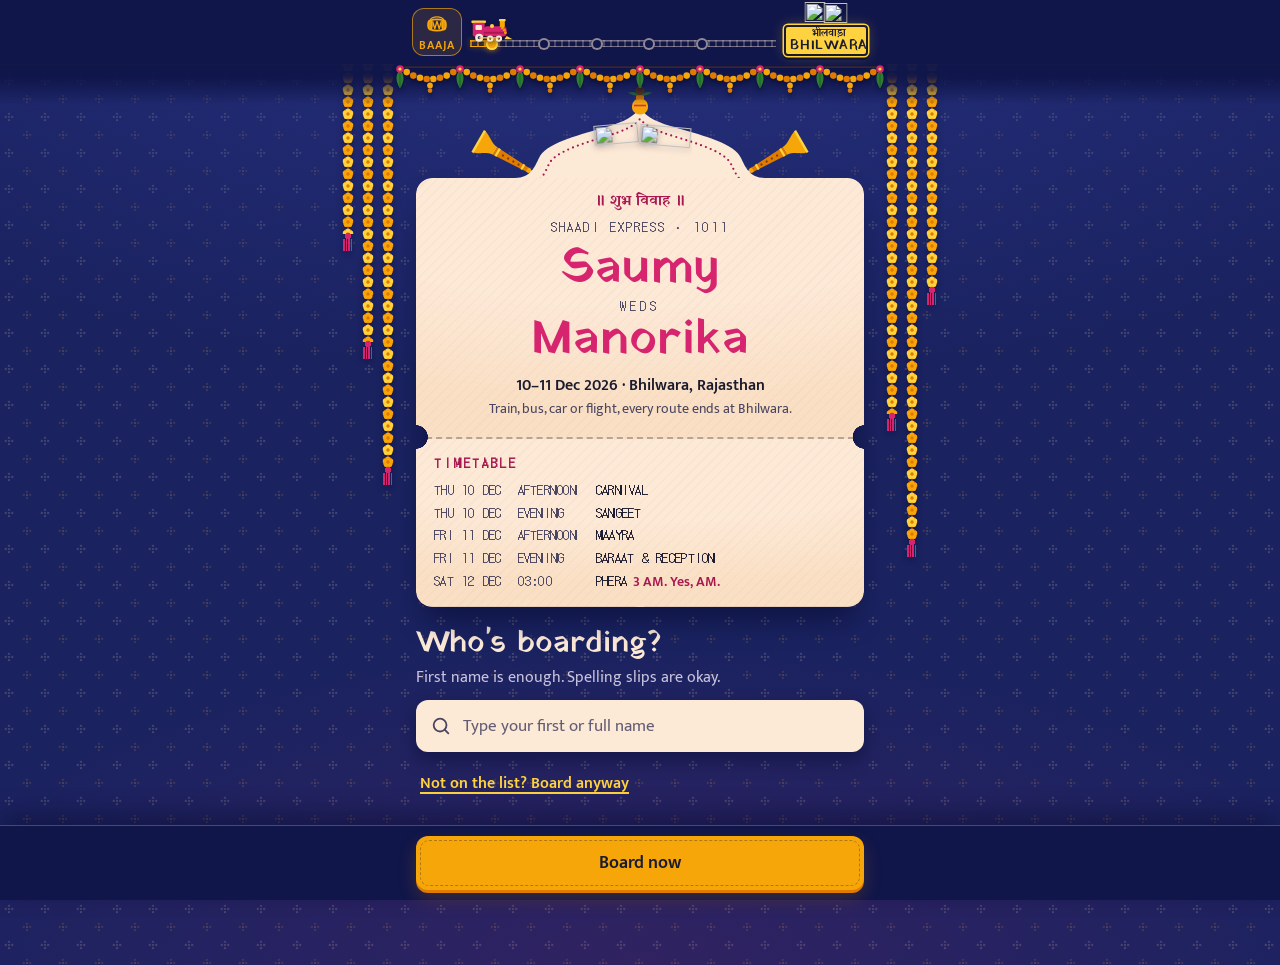
==== shaadi/index.html @ d7b3b433 "Shaadi edition: design spec, and a starting copy of the friends edition in shaadi/ The friends editi" ====
<!doctype html>
<html lang="en">
<head>
  <meta charset="utf-8">
  <meta name="viewport" content="width=device-width, initial-scale=1, viewport-fit=cover">
  <meta name="theme-color" content="#10164A">
  <meta name="color-scheme" content="dark">
  <title>Saumy &amp; Manorika · Shaadi Express to Bhilwara</title>
  <meta name="description" content="Your ticket to Saumy &amp; Manorika's wedding in Bhilwara, 10–11 Dec 2026. RSVP for everyone on your ticket and share your rough travel plan.">

  <!-- Link previews (WhatsApp, etc.) need ABSOLUTE URLs. If the site moves, update og:url,
       og:image and twitter:image together (docs/SETUP.md, Part 5). -->
  <meta property="og:type" content="website">
  <meta property="og:url" content="https://saumy-weds-manorika.github.io/">
  <meta property="og:site_name" content="Shaadi Express">
  <meta property="og:title" content="Your ticket to Saumy &amp; Manorika's wedding 🚂">
  <meta property="og:description" content="10–11 Dec 2026 · Bhilwara. RSVP and plan your journey.">
  <meta property="og:image" content="https://saumy-weds-manorika.github.io/assets/og.png">
  <meta property="og:image:type" content="image/png">
  <meta property="og:image:width" content="1200">
  <meta property="og:image:height" content="630">
  <meta property="og:image:alt" content="A Shaadi Express ticket to Saumy and Manorika's wedding in Bhilwara">
  <meta name="twitter:card" content="summary_large_image">
  <meta name="twitter:title" content="Your ticket to Saumy &amp; Manorika's wedding 🚂">
  <meta name="twitter:description" content="10–11 Dec 2026 · Bhilwara. RSVP and plan your journey.">
  <meta name="twitter:image" content="https://saumy-weds-manorika.github.io/assets/og.png">

  <link rel="icon" href="data:image/svg+xml,%3Csvg xmlns='http://www.w3.org/2000/svg' viewBox='0 0 32 32'%3E%3Ccircle cx='16' cy='16' r='15' fill='%23E07B00'/%3E%3Cg fill='%23F6A609'%3E%3Ccircle cx='16' cy='7' r='6'/%3E%3Ccircle cx='25' cy='16' r='6'/%3E%3Ccircle cx='16' cy='25' r='6'/%3E%3Ccircle cx='7' cy='16' r='6'/%3E%3C/g%3E%3Ccircle cx='16' cy='16' r='5' fill='%23D6246E'/%3E%3C/svg%3E">

  <link rel="preconnect" href="https://fonts.googleapis.com">
  <link rel="preconnect" href="https://fonts.gstatic.com" crossorigin>
  <link rel="stylesheet" href="https://fonts.googleapis.com/css2?family=DotGothic16&amp;family=Mukta:wght@400;600&amp;family=Yatra+One&amp;display=swap">
  <link rel="stylesheet" href="css/styles.css">
  <link rel="stylesheet" href="css/trip.css">
  <!-- Fetch app.js's imports in parallel instead of after app.js has been parsed -->
  <link rel="modulepreload" href="js/config.js">
  <link rel="modulepreload" href="js/logic.js">
  <link rel="modulepreload" href="js/api.js">
  <link rel="modulepreload" href="js/regret.js">
  <link rel="modulepreload" href="js/audio.js">
  <link rel="modulepreload" href="js/pass.js">
  <link rel="modulepreload" href="js/trip.js">
  <link rel="modulepreload" href="js/trip-data.js">
  <link rel="modulepreload" href="js/travel-data.js">
  <link rel="modulepreload" href="js/rajasthan-outline.js">
  <!-- The couple's busts: the cover, the BHILWARA board and the boarding pass all use them -->
  <link rel="preload" as="image" href="assets/bobble/saumy-bust.webp" type="image/webp">
  <link rel="preload" as="image" href="assets/bobble/manorika-bust.webp" type="image/webp">
  <script type="module" src="js/app.js"></script>
</head>
<body data-stop="platform" data-mode="train" data-party="confirmed">

<!-- ================================================================
     SVG sprite: vehicles, icons, diya.
     Referenced with <use href="#id">. Never displayed directly.
     ================================================================ -->
<svg class="sprite" aria-hidden="true" focusable="false" xmlns="http://www.w3.org/2000/svg">
  <!-- Vehicles: all face right, viewBox 0 0 48 28 -->
  <symbol id="v-train" viewBox="0 0 48 28">
    <rect x="1.5" y="3.5" width="16" height="3" rx="1.2" fill="#FFD23F"/>
    <rect x="3" y="6" width="13" height="15" rx="1.5" fill="#D6246E"/>
    <rect x="6" y="8.5" width="7" height="5.5" rx="1" fill="#FCE9D6"/>
    <rect x="15" y="10" width="25" height="11" rx="4" fill="#D6246E"/>
    <rect x="15" y="16" width="25" height="2" fill="#A8174F"/>
    <rect x="32.5" y="3" width="5.5" height="8" rx="1" fill="#F6A609"/>
    <rect x="31.5" y="2" width="7.5" height="2.4" rx="1" fill="#FFD23F"/>
    <circle cx="24" cy="9.6" r="2.2" fill="#FFD23F"/>
    <path d="M40 20.5l6.5 3.5h-9z" fill="#FFD23F"/>
    <g fill="#F6A609"><circle cx="35.6" cy="12" r="1.5"/><circle cx="37.6" cy="14.2" r="1.5"/><circle cx="38.6" cy="16.9" r="1.5"/></g>
    <g fill="#E07B00"><circle cx="36.6" cy="13" r="1.1"/><circle cx="38.2" cy="15.5" r="1.1"/></g>
    <circle cx="10" cy="22.5" r="4.4" fill="#FCE9D6"/><circle cx="10" cy="22.5" r="1.6" fill="#10164A"/>
    <circle cx="22" cy="23.4" r="3.5" fill="#FCE9D6"/><circle cx="22" cy="23.4" r="1.2" fill="#10164A"/>
    <circle cx="31.5" cy="23.4" r="3.5" fill="#FCE9D6"/><circle cx="31.5" cy="23.4" r="1.2" fill="#10164A"/>
    <path d="M10 22.5H31.5" stroke="#FFD23F" stroke-width="1.4" stroke-linecap="round"/>
  </symbol>
  <symbol id="v-flight" viewBox="0 0 48 28">
    <path d="M6 9 3.5 3H8.5L15 11.5z" fill="#D6246E"/>
    <path d="M4 15.5c0-3 3-4.5 9-4.5h25c5.5 0 9 2 9 4.5s-3.5 4.5-9 4.5H11c-4.5 0-7-1.5-7-4.5z" fill="#FCE9D6"/>
    <path d="M40 11.6c3.5.6 6.4 2 7 3.9h-6.2c-1 0-1.6-.6-1.6-1.6z" fill="#10164A"/>
    <path d="M18 16.5h11l-8.5 9.5H16.5z" fill="#D6246E"/>
    <path d="M7 14l-4.5 2.5H9z" fill="#A8174F"/>
    <g fill="#10164A"><circle cx="16" cy="14.2" r="1.1"/><circle cx="20" cy="14.2" r="1.1"/><circle cx="24" cy="14.2" r="1.1"/><circle cx="28" cy="14.2" r="1.1"/><circle cx="32" cy="14.2" r="1.1"/><circle cx="36" cy="14.2" r="1.1"/></g>
    <path d="M4.5 17.6H44" stroke="#F6A609" stroke-width="1.2"/>
  </symbol>
  <symbol id="v-bus" viewBox="0 0 48 28">
    <rect x="4" y="2.5" width="36" height="2" rx="1" fill="#FFD23F"/>
    <rect x="2" y="4.5" width="44" height="17" rx="3.5" fill="#F6A609"/>
    <rect x="2" y="15" width="44" height="2.6" fill="#D6246E"/>
    <g fill="#FCE9D6"><rect x="5" y="7.5" width="6" height="5.5" rx="1"/><rect x="13" y="7.5" width="6" height="5.5" rx="1"/><rect x="21" y="7.5" width="6" height="5.5" rx="1"/><rect x="29" y="7.5" width="6" height="5.5" rx="1"/></g>
    <path d="M37.5 7.5h6.2c.9 0 1.3.6 1.3 1.4V15h-7.5z" fill="#10164A"/>
    <circle cx="44.6" cy="19" r="1.2" fill="#FFD23F"/>
    <circle cx="12" cy="22.5" r="4" fill="#1B1B2F" stroke="#FCE9D6" stroke-width="1.4"/>
    <circle cx="36" cy="22.5" r="4" fill="#1B1B2F" stroke="#FCE9D6" stroke-width="1.4"/>
  </symbol>
  <!-- Auto-rickshaw for locals ("Bhilwara is home"): haldi canopy, open side, rani body -->
  <symbol id="v-local" viewBox="0 0 48 28">
    <rect x="10.5" y="7.5" width="17" height="9" rx="1.6" fill="#10164A"/>
    <rect x="11.5" y="13.4" width="9" height="2" rx=".6" fill="#FCE9D6"/>
    <path d="M6.5 16V7.2C6.5 4.4 8.3 2.6 11 2.6h22.2c1.5 0 2.4.9 2.4 2.4v2.5H10.5L10 16z" fill="#FFD23F"/>
    <path d="M27.2 16.4 31 7.5h4.6l-1.2 9.2z" fill="#FCE9D6" opacity=".8"/>
    <path d="M27.2 16.4 31 7.5" stroke="#1B1B2F" stroke-width="1" stroke-linecap="round"/>
    <path d="M5.5 22v-6h21.7l4 .9c6.6.3 10.6 1.9 12.6 5.1z" fill="#D6246E"/>
    <rect x="5.5" y="18.3" width="35" height="1.6" fill="#FFD23F"/>
    <circle cx="42" cy="19.6" r="1.2" fill="#FFD23F"/>
    <g fill="#F6A609"><circle cx="12.5" cy="8.2" r="1.15"/><circle cx="19" cy="8.2" r="1.15"/><circle cx="25.5" cy="8.2" r="1.15"/></g>
    <g fill="#E07B00"><circle cx="15.8" cy="8.4" r="1"/><circle cx="22.3" cy="8.4" r="1"/></g>
    <circle cx="12.5" cy="22.6" r="3.9" fill="#1B1B2F" stroke="#FCE9D6" stroke-width="1.4"/>
    <circle cx="37.5" cy="22.8" r="3.5" fill="#1B1B2F" stroke="#FCE9D6" stroke-width="1.4"/>
  </symbol>
  <symbol id="v-car" viewBox="0 0 48 28">
    <path d="M12 13c1.5-5 5-7.5 11-7.5h6.5c4.5 0 7.5 2.5 9.5 7.5z" fill="#FCE9D6"/>
    <path d="M15.5 12.5c1.2-3.4 3.6-4.8 7.5-4.8v4.8zM25 7.7h4.5c2.8 0 4.8 1.6 6.2 4.8H25z" fill="#10164A"/>
    <path d="M3 15.5c0-2 1.5-3 4-3h33c4 0 6 1.5 6 4.5v2.5c0 1.2-.8 2-2 2H5c-1.2 0-2-.8-2-2z" fill="#FCE9D6"/>
    <path d="M3 18h43" stroke="#E07B00" stroke-width="1"/>
    <g fill="#F6A609"><circle cx="31" cy="13.6" r="1.5"/><circle cx="34" cy="15" r="1.5"/><circle cx="37.2" cy="15.6" r="1.5"/><circle cx="40.4" cy="15.2" r="1.5"/><circle cx="43.2" cy="14" r="1.5"/></g>
    <g fill="#D6246E"><circle cx="32.5" cy="14.4" r="1"/><circle cx="35.6" cy="15.4" r="1"/><circle cx="38.8" cy="15.5" r="1"/><circle cx="41.8" cy="14.7" r="1"/></g>
    <circle cx="45" cy="16.5" r="1.1" fill="#FFD23F"/>
    <circle cx="12.5" cy="21.5" r="4" fill="#1B1B2F" stroke="#FCE9D6" stroke-width="1.4"/>
    <circle cx="36.5" cy="21.5" r="4" fill="#1B1B2F" stroke="#FCE9D6" stroke-width="1.4"/>
  </symbol>

  <!-- Icons: 24px grid, 2px stroke, currentColor -->
  <symbol id="i-dhol" viewBox="0 0 24 24"><g fill="none" stroke="currentColor" stroke-width="1.8" stroke-linejoin="round"><path d="M5 7.6c4.6-1.7 9.4-1.7 14 0v8.8c-4.6 1.7-9.4 1.7-14 0z"/><ellipse cx="5" cy="12" rx="1.9" ry="4.4"/><ellipse cx="19" cy="12" rx="1.9" ry="4.4"/><path d="M7.6 8.2l2.2 7.6 2.2-7.6 2.2 7.6 2.2-7.6" stroke-width="1.3"/><path d="M5.2 7.2C7 2.8 17 2.8 18.8 7.2" stroke-width="1.4"/></g></symbol>
  <symbol id="i-slash" viewBox="0 0 24 24"><path d="M3.5 3.5l17 17" stroke="#10164A" stroke-width="5.5" stroke-linecap="round"/><path d="M3.5 3.5l17 17" stroke="currentColor" stroke-width="2" stroke-linecap="round"/></symbol>
  <symbol id="i-speaker" viewBox="0 0 24 24"><path d="M11 5 6 9H3v6h3l5 4z" fill="currentColor" stroke="currentColor" stroke-width="1.5" stroke-linejoin="round"/></symbol>
  <symbol id="i-waves" viewBox="0 0 24 24"><path d="M15.5 8.5a5 5 0 0 1 0 7M18.5 5.5a9.5 9.5 0 0 1 0 13" fill="none" stroke="currentColor" stroke-width="2" stroke-linecap="round"/></symbol>
  <symbol id="i-mute" viewBox="0 0 24 24"><path d="m16 9.5 5 5m0-5-5 5" fill="none" stroke="currentColor" stroke-width="2" stroke-linecap="round"/></symbol>
  <symbol id="i-arrow-left" viewBox="0 0 24 24"><path d="M19 12H5m6 6-6-6 6-6" fill="none" stroke="currentColor" stroke-width="2" stroke-linecap="round" stroke-linejoin="round"/></symbol>
  <symbol id="i-arrow-right" viewBox="0 0 24 24"><path d="M5 12h14m-6 6 6-6-6-6" fill="none" stroke="currentColor" stroke-width="2" stroke-linecap="round" stroke-linejoin="round"/></symbol>
  <symbol id="i-check" viewBox="0 0 24 24"><path d="M20 6 9 17l-5-5" fill="none" stroke="currentColor" stroke-width="2.6" stroke-linecap="round" stroke-linejoin="round"/></symbol>
  <symbol id="i-x" viewBox="0 0 24 24"><path d="M18 6 6 18M6 6l12 12" fill="none" stroke="currentColor" stroke-width="2" stroke-linecap="round"/></symbol>
  <symbol id="i-plus" viewBox="0 0 24 24"><path d="M12 5v14M5 12h14" fill="none" stroke="currentColor" stroke-width="2" stroke-linecap="round"/></symbol>
  <symbol id="i-search" viewBox="0 0 24 24"><circle cx="11" cy="11" r="7" fill="none" stroke="currentColor" stroke-width="2"/><path d="m20 20-4-4" stroke="currentColor" stroke-width="2" stroke-linecap="round"/></symbol>
  <symbol id="i-download" viewBox="0 0 24 24"><path d="M12 3v12m-5-5 5 5 5-5M5 21h14" fill="none" stroke="currentColor" stroke-width="2" stroke-linecap="round" stroke-linejoin="round"/></symbol>
  <symbol id="i-share" viewBox="0 0 24 24"><g fill="none" stroke="currentColor" stroke-width="2"><circle cx="18" cy="5" r="3"/><circle cx="6" cy="12" r="3"/><circle cx="18" cy="19" r="3"/><path d="m8.6 13.5 6.8 4m0-11-6.8 4"/></g></symbol>
  <symbol id="i-chat" viewBox="0 0 24 24"><path d="M21 11.5a8.4 8.4 0 0 1-12.6 7.3L3 21l2.2-5.3A8.4 8.4 0 1 1 21 11.5z" fill="none" stroke="currentColor" stroke-width="2" stroke-linejoin="round"/></symbol>
  <symbol id="i-calendar" viewBox="0 0 24 24"><g fill="none" stroke="currentColor" stroke-width="2" stroke-linecap="round"><rect x="3" y="4.5" width="18" height="17" rx="2.5"/><path d="M16 2.5v4M8 2.5v4M3 10h18"/></g></symbol>
  <symbol id="i-copy" viewBox="0 0 24 24"><g fill="none" stroke="currentColor" stroke-width="2"><rect x="9" y="9" width="12" height="12" rx="2"/><path d="M5 15H4a1.5 1.5 0 0 1-1.5-1.5v-9A1.5 1.5 0 0 1 4 3h9a1.5 1.5 0 0 1 1.5 1.5V5"/></g></symbol>
  <symbol id="i-mail" viewBox="0 0 24 24"><g fill="none" stroke="currentColor" stroke-width="2" stroke-linejoin="round"><rect x="2.5" y="4.5" width="19" height="15" rx="2"/><path d="m21.5 6.5-9.5 7-9.5-7"/></g></symbol>
  <symbol id="i-edit" viewBox="0 0 24 24"><path d="M12 20h9M16.5 3.5a2.1 2.1 0 0 1 3 3L7 19l-4 1 1-4z" fill="none" stroke="currentColor" stroke-width="2" stroke-linecap="round" stroke-linejoin="round"/></symbol>
  <symbol id="i-ticket" viewBox="0 0 24 24"><path d="M3 7.5A2.5 2.5 0 0 1 5.5 5h13A2.5 2.5 0 0 1 21 7.5V9a3 3 0 0 0 0 6v1.5a2.5 2.5 0 0 1-2.5 2.5h-13A2.5 2.5 0 0 1 3 16.5V15a3 3 0 0 0 0-6z" fill="none" stroke="currentColor" stroke-width="2" stroke-linejoin="round"/><path d="M14 5v2.5m0 3v3m0 3V19" stroke="currentColor" stroke-width="2"/></symbol>
  <symbol id="i-wheel" viewBox="0 0 24 24"><g fill="none" stroke="currentColor" stroke-width="2"><circle cx="12" cy="12" r="9"/><circle cx="12" cy="12" r="2"/><path d="M12 3v7m0 4v7M3 12h7m4 0h7M5.6 5.6l5 5m2.8 2.8 5 5m0-12.8-5 5m-2.8 2.8-5 5"/></g></symbol>

  <!-- Diya: bowl and flame are separate so the flame can flicker -->
  <symbol id="diya-bowl" viewBox="0 0 40 40">
    <path d="M3 25c3.5 8.5 11 12 17 12s13.5-3.5 17-12c-5 2.4-10.6 3.4-17 3.4S8 27.4 3 25z" fill="#E07B00"/>
    <path d="M3 25c5 2.4 10.6 3.4 17 3.4s12-1 17-3.4" fill="none" stroke="#FFD23F" stroke-width="1.6" stroke-linecap="round"/>
    <path d="M7 31c4 2.4 8.4 3.4 13 3.4s9-1 13-3.4" fill="none" stroke="#C62828" stroke-width="1.6" stroke-linecap="round"/>
    <g fill="#FFD23F"><circle cx="12" cy="30.6" r="1"/><circle cx="20" cy="32" r="1"/><circle cx="28" cy="30.6" r="1"/></g>
    <path d="M20 22.5v4" stroke="#7A3E00" stroke-width="1.4" stroke-linecap="round"/>
  </symbol>
  <symbol id="diya-flame" viewBox="0 0 40 40">
    <path d="M20 4c4.4 6.4 6.6 10.6 6.6 14.4a6.6 6.6 0 0 1-13.2 0C13.4 14.6 15.6 10.4 20 4z" fill="#F6A609"/>
    <path d="M20 11.5c2.2 3.2 3.2 5.2 3.2 7.2a3.2 3.2 0 0 1-6.4 0c0-2 1-4 3.2-7.2z" fill="#FFD23F"/>
  </symbol>

</svg>

<!-- ================================================================
     Decor layer: fixed, behind content, never interactive.
     ================================================================ -->
<div class="decor" aria-hidden="true">
  <span class="ladi ladi--l1"></span>
  <span class="ladi ladi--r1"></span>
  <span class="ladi ladi--l2"></span>
  <span class="ladi ladi--r2"></span>
  <span class="ladi ladi--l3"></span>
  <span class="ladi ladi--r3"></span>
</div>

<!-- Screen-reader announcements (stop changes, regret dodges, copy confirmations) -->
<p id="announce" class="sr-only" aria-live="polite" aria-atomic="true"></p>

<!-- ================================================================
     Sticky journey bar: Baaja toggle, track with vehicle, BHILWARA board
     ================================================================ -->
<header class="journey-bar" id="journey-bar">
  <div class="journey-bar__inner">
    <button class="baaja" id="baaja-toggle" type="button" aria-pressed="true" aria-label="Baaja: wedding band music">
      <svg class="baaja__icon" aria-hidden="true" focusable="false"><use class="baaja__dhol" href="#i-dhol"/><use class="baaja__off" href="#i-slash"/></svg>
      <span class="baaja__label" aria-hidden="true">Baaja</span>
    </button>
    <!-- One-time hint that the sound toggle exists (shown by app.js, decorative) -->
    <p class="baaja-nudge" id="baaja-nudge" hidden aria-hidden="true">Tap to mute the baaja</p>

    <div class="journey" id="journey" style="--progress:0" aria-hidden="true">
      <span class="journey__rail"></span>
      <span class="journey__lit"></span>
      <span class="journey__station" data-stop="platform" style="--at:0"></span>
      <span class="journey__station" data-stop="passengers" style="--at:.2"></span>
      <span class="journey__station" data-stop="route" style="--at:.4"></span>
      <span class="journey__station" data-stop="arrival" style="--at:.6"></span>
      <span class="journey__station" data-stop="departure" style="--at:.8"></span>
      <span class="journey__runner">
        <span class="vehicle">
          <span class="vehicle__puffs"><i></i><i></i><i></i></span>
          <!-- Up to two passengers ride along (app.js: ridersFor). Never more than these two slots. -->
          <span class="riders"><img class="rider" data-rider="0" alt="" width="360" height="540" hidden><img class="rider" data-rider="1" alt="" width="360" height="495" hidden></span>
          <svg class="vehicle__svg" data-mode="train" viewBox="0 0 48 28" focusable="false"><use href="#v-train"/></svg>
          <svg class="vehicle__svg" data-mode="flight" viewBox="0 0 48 28" focusable="false"><use href="#v-flight"/></svg>
          <svg class="vehicle__svg" data-mode="bus" viewBox="0 0 48 28" focusable="false"><use href="#v-bus"/></svg>
          <svg class="vehicle__svg" data-mode="car" viewBox="0 0 48 28" focusable="false"><use href="#v-car"/></svg>
          <svg class="vehicle__svg" data-mode="local" viewBox="0 0 48 28" focusable="false"><use href="#v-local"/></svg>
        </span>
      </span>
    </div>

    <div class="mini-board" aria-hidden="true">
      <span class="mini-board__heads">
        <img class="mini-board__head" data-head="a" src="assets/bobble/saumy-bust.webp" alt="" width="360" height="548">
        <img class="mini-board__head" data-head="b" src="assets/bobble/manorika-bust.webp" alt="" width="360" height="461">
      </span>
      <span class="mini-board__plate"><span class="mini-board__hi" lang="hi">भीलवाड़ा</span><span class="mini-board__en">BHILWARA</span></span>
    </div>
  </div>
  <div class="toran" aria-hidden="true"><svg class="toran__svg" viewBox="0 0 480 30" preserveAspectRatio="xMidYMin meet" focusable="false"><path d="M0 3.2H480" stroke="#7A3E00" stroke-width="1.2" opacity=".55"/><g class="toran__swag"><circle cx="6.7" cy="8.1" r="3.3" fill="#F6A609"/><circle cx="13.3" cy="11.6" r="3.3" fill="#E07B00"/><circle cx="20.0" cy="13.8" r="3.3" fill="#F6A609"/><circle cx="26.7" cy="15.0" r="3.3" fill="#E07B00"/><circle cx="33.3" cy="15.0" r="3.3" fill="#F6A609"/><circle cx="40.0" cy="13.8" r="3.3" fill="#E07B00"/><circle cx="46.7" cy="11.6" r="3.3" fill="#F6A609"/><circle cx="53.3" cy="8.1" r="3.3" fill="#E07B00"/></g><g class="toran__swag"><circle cx="66.7" cy="8.1" r="3.3" fill="#F6A609"/><circle cx="73.3" cy="11.6" r="3.3" fill="#E07B00"/><circle cx="80.0" cy="13.8" r="3.3" fill="#F6A609"/><circle cx="86.7" cy="15.0" r="3.3" fill="#E07B00"/><circle cx="93.3" cy="15.0" r="3.3" fill="#F6A609"/><circle cx="100.0" cy="13.8" r="3.3" fill="#E07B00"/><circle cx="106.7" cy="11.6" r="3.3" fill="#F6A609"/><circle cx="113.3" cy="8.1" r="3.3" fill="#E07B00"/></g><g class="toran__swag"><circle cx="126.7" cy="8.1" r="3.3" fill="#F6A609"/><circle cx="133.3" cy="11.6" r="3.3" fill="#E07B00"/><circle cx="140.0" cy="13.8" r="3.3" fill="#F6A609"/><circle cx="146.7" cy="15.0" r="3.3" fill="#E07B00"/><circle cx="153.3" cy="15.0" r="3.3" fill="#F6A609"/><circle cx="160.0" cy="13.8" r="3.3" fill="#E07B00"/><circle cx="166.7" cy="11.6" r="3.3" fill="#F6A609"/><circle cx="173.3" cy="8.1" r="3.3" fill="#E07B00"/></g><g class="toran__swag"><circle cx="186.7" cy="8.1" r="3.3" fill="#F6A609"/><circle cx="193.3" cy="11.6" r="3.3" fill="#E07B00"/><circle cx="200.0" cy="13.8" r="3.3" fill="#F6A609"/><circle cx="206.7" cy="15.0" r="3.3" fill="#E07B00"/><circle cx="213.3" cy="15.0" r="3.3" fill="#F6A609"/><circle cx="220.0" cy="13.8" r="3.3" fill="#E07B00"/><circle cx="226.7" cy="11.6" r="3.3" fill="#F6A609"/><circle cx="233.3" cy="8.1" r="3.3" fill="#E07B00"/></g><g class="toran__swag"><circle cx="246.7" cy="8.1" r="3.3" fill="#F6A609"/><circle cx="253.3" cy="11.6" r="3.3" fill="#E07B00"/><circle cx="260.0" cy="13.8" r="3.3" fill="#F6A609"/><circle cx="266.7" cy="15.0" r="3.3" fill="#E07B00"/><circle cx="273.3" cy="15.0" r="3.3" fill="#F6A609"/><circle cx="280.0" cy="13.8" r="3.3" fill="#E07B00"/><circle cx="286.7" cy="11.6" r="3.3" fill="#F6A609"/><circle cx="293.3" cy="8.1" r="3.3" fill="#E07B00"/></g><g class="toran__swag"><circle cx="306.7" cy="8.1" r="3.3" fill="#F6A609"/><circle cx="313.3" cy="11.6" r="3.3" fill="#E07B00"/><circle cx="320.0" cy="13.8" r="3.3" fill="#F6A609"/><circle cx="326.7" cy="15.0" r="3.3" fill="#E07B00"/><circle cx="333.3" cy="15.0" r="3.3" fill="#F6A609"/><circle cx="340.0" cy="13.8" r="3.3" fill="#E07B00"/><circle cx="346.7" cy="11.6" r="3.3" fill="#F6A609"/><circle cx="353.3" cy="8.1" r="3.3" fill="#E07B00"/></g><g class="toran__swag"><circle cx="366.7" cy="8.1" r="3.3" fill="#F6A609"/><circle cx="373.3" cy="11.6" r="3.3" fill="#E07B00"/><circle cx="380.0" cy="13.8" r="3.3" fill="#F6A609"/><circle cx="386.7" cy="15.0" r="3.3" fill="#E07B00"/><circle cx="393.3" cy="15.0" r="3.3" fill="#F6A609"/><circle cx="400.0" cy="13.8" r="3.3" fill="#E07B00"/><circle cx="406.7" cy="11.6" r="3.3" fill="#F6A609"/><circle cx="413.3" cy="8.1" r="3.3" fill="#E07B00"/></g><g class="toran__swag"><circle cx="426.7" cy="8.1" r="3.3" fill="#F6A609"/><circle cx="433.3" cy="11.6" r="3.3" fill="#E07B00"/><circle cx="440.0" cy="13.8" r="3.3" fill="#F6A609"/><circle cx="446.7" cy="15.0" r="3.3" fill="#E07B00"/><circle cx="453.3" cy="15.0" r="3.3" fill="#F6A609"/><circle cx="460.0" cy="13.8" r="3.3" fill="#E07B00"/><circle cx="466.7" cy="11.6" r="3.3" fill="#F6A609"/><circle cx="473.3" cy="8.1" r="3.3" fill="#E07B00"/></g><g class="toran__pendant" style="--i:0"><path d="M0 6c4.6 4 4.8 11 0 18.5c-4.8-7.5-4.6-14.5 0-18.5z" fill="#2F7D32"/><path d="M0 7.5v15" stroke="#1E5A22" stroke-width=".8"/><circle cx="0" cy="5" r="3.8" fill="#D6246E"/><circle cx="0" cy="5" r="1.6" fill="#FFD23F"/></g><g class="toran__drop" style="--i:0"><path d="M30.0 15v5" stroke="#7A3E00" stroke-width=".8"/><circle cx="30.0" cy="21.5" r="2.9" fill="#F6A609"/><circle cx="30.0" cy="26.6" r="2.3" fill="#E07B00"/></g><g class="toran__pendant" style="--i:1"><path d="M60 6c4.6 4 4.8 11 0 18.5c-4.8-7.5-4.6-14.5 0-18.5z" fill="#2F7D32"/><path d="M60 7.5v15" stroke="#1E5A22" stroke-width=".8"/><circle cx="60" cy="5" r="3.8" fill="#D6246E"/><circle cx="60" cy="5" r="1.6" fill="#FFD23F"/></g><g class="toran__drop" style="--i:1"><path d="M90.0 15v5" stroke="#7A3E00" stroke-width=".8"/><circle cx="90.0" cy="21.5" r="2.9" fill="#F6A609"/><circle cx="90.0" cy="26.6" r="2.3" fill="#E07B00"/></g><g class="toran__pendant" style="--i:2"><path d="M120 6c4.6 4 4.8 11 0 18.5c-4.8-7.5-4.6-14.5 0-18.5z" fill="#2F7D32"/><path d="M120 7.5v15" stroke="#1E5A22" stroke-width=".8"/><circle cx="120" cy="5" r="3.8" fill="#D6246E"/><circle cx="120" cy="5" r="1.6" fill="#FFD23F"/></g><g class="toran__drop" style="--i:2"><path d="M150.0 15v5" stroke="#7A3E00" stroke-width=".8"/><circle cx="150.0" cy="21.5" r="2.9" fill="#F6A609"/><circle cx="150.0" cy="26.6" r="2.3" fill="#E07B00"/></g><g class="toran__pendant" style="--i:3"><path d="M180 6c4.6 4 4.8 11 0 18.5c-4.8-7.5-4.6-14.5 0-18.5z" fill="#2F7D32"/><path d="M180 7.5v15" stroke="#1E5A22" stroke-width=".8"/><circle cx="180" cy="5" r="3.8" fill="#D6246E"/><circle cx="180" cy="5" r="1.6" fill="#FFD23F"/></g><g class="toran__drop" style="--i:3"><path d="M210.0 15v5" stroke="#7A3E00" stroke-width=".8"/><circle cx="210.0" cy="21.5" r="2.9" fill="#F6A609"/><circle cx="210.0" cy="26.6" r="2.3" fill="#E07B00"/></g><g class="toran__pendant" style="--i:4"><path d="M240 6c4.6 4 4.8 11 0 18.5c-4.8-7.5-4.6-14.5 0-18.5z" fill="#2F7D32"/><path d="M240 7.5v15" stroke="#1E5A22" stroke-width=".8"/><circle cx="240" cy="5" r="3.8" fill="#D6246E"/><circle cx="240" cy="5" r="1.6" fill="#FFD23F"/></g><g class="toran__drop" style="--i:4"><path d="M270.0 15v5" stroke="#7A3E00" stroke-width=".8"/><circle cx="270.0" cy="21.5" r="2.9" fill="#F6A609"/><circle cx="270.0" cy="26.6" r="2.3" fill="#E07B00"/></g><g class="toran__pendant" style="--i:5"><path d="M300 6c4.6 4 4.8 11 0 18.5c-4.8-7.5-4.6-14.5 0-18.5z" fill="#2F7D32"/><path d="M300 7.5v15" stroke="#1E5A22" stroke-width=".8"/><circle cx="300" cy="5" r="3.8" fill="#D6246E"/><circle cx="300" cy="5" r="1.6" fill="#FFD23F"/></g><g class="toran__drop" style="--i:5"><path d="M330.0 15v5" stroke="#7A3E00" stroke-width=".8"/><circle cx="330.0" cy="21.5" r="2.9" fill="#F6A609"/><circle cx="330.0" cy="26.6" r="2.3" fill="#E07B00"/></g><g class="toran__pendant" style="--i:6"><path d="M360 6c4.6 4 4.8 11 0 18.5c-4.8-7.5-4.6-14.5 0-18.5z" fill="#2F7D32"/><path d="M360 7.5v15" stroke="#1E5A22" stroke-width=".8"/><circle cx="360" cy="5" r="3.8" fill="#D6246E"/><circle cx="360" cy="5" r="1.6" fill="#FFD23F"/></g><g class="toran__drop" style="--i:6"><path d="M390.0 15v5" stroke="#7A3E00" stroke-width=".8"/><circle cx="390.0" cy="21.5" r="2.9" fill="#F6A609"/><circle cx="390.0" cy="26.6" r="2.3" fill="#E07B00"/></g><g class="toran__pendant" style="--i:7"><path d="M420 6c4.6 4 4.8 11 0 18.5c-4.8-7.5-4.6-14.5 0-18.5z" fill="#2F7D32"/><path d="M420 7.5v15" stroke="#1E5A22" stroke-width=".8"/><circle cx="420" cy="5" r="3.8" fill="#D6246E"/><circle cx="420" cy="5" r="1.6" fill="#FFD23F"/></g><g class="toran__drop" style="--i:7"><path d="M450.0 15v5" stroke="#7A3E00" stroke-width=".8"/><circle cx="450.0" cy="21.5" r="2.9" fill="#F6A609"/><circle cx="450.0" cy="26.6" r="2.3" fill="#E07B00"/></g><g class="toran__pendant" style="--i:8"><path d="M480 6c4.6 4 4.8 11 0 18.5c-4.8-7.5-4.6-14.5 0-18.5z" fill="#2F7D32"/><path d="M480 7.5v15" stroke="#1E5A22" stroke-width=".8"/><circle cx="480" cy="5" r="3.8" fill="#D6246E"/><circle cx="480" cy="5" r="1.6" fill="#FFD23F"/></g></svg></div>
</header>

<main id="main" class="main">
  <noscript><p class="noscript">This ticket needs JavaScript. Open the link in Chrome or Safari.</p></noscript>

  <!-- ==============================================================
       STOP 0 · PLATFORM (cover ticket + "Who's boarding?")
       ============================================================== -->
  <section class="stop is-active" id="stop-platform" data-stop="platform" aria-labelledby="t-platform">
    <article class="ticket cover" id="cover">
      <svg class="jharokha" viewBox="0 0 330 100" aria-hidden="true" focusable="false">
        <g class="jharokha__shehnai jharokha__shehnai--l" transform="translate(60 88) rotate(-150)"><g class="jharokha__play">
          <rect x="0" y="-1.2" width="7" height="2.4" rx="1" fill="#FCE9D6"/>
          <circle cx="7.5" cy="0" r="2.6" fill="#F6A609"/>
          <path d="M9 -2.4 46 -4.4V4.4L9 2.4z" fill="#E07B00"/>
          <g fill="#7A3E00"><circle cx="19" cy="0" r="1.1"/><circle cx="25" cy="0" r="1.1"/><circle cx="31" cy="0" r="1.1"/><circle cx="37" cy="0" r="1.1"/></g>
          <rect x="13" y="-3" width="2.2" height="6" fill="#FFD23F"/><rect x="42" y="-4.4" width="2.2" height="8.8" fill="#FFD23F"/>
          <path d="M46 -4.4C54 -5 58 -11 65 -12.5V12.5C58 11 54 5 46 4.4z" fill="#F6A609"/>
          <path d="M65 -12.5V12.5" stroke="#FFD23F" stroke-width="2.4"/></g>
        </g>
        <g class="jharokha__shehnai jharokha__shehnai--r" transform="translate(270 88) rotate(-30)"><g class="jharokha__play">
          <rect x="0" y="-1.2" width="7" height="2.4" rx="1" fill="#FCE9D6"/>
          <circle cx="7.5" cy="0" r="2.6" fill="#F6A609"/>
          <path d="M9 -2.4 46 -4.4V4.4L9 2.4z" fill="#E07B00"/>
          <g fill="#7A3E00"><circle cx="19" cy="0" r="1.1"/><circle cx="25" cy="0" r="1.1"/><circle cx="31" cy="0" r="1.1"/><circle cx="37" cy="0" r="1.1"/></g>
          <rect x="13" y="-3" width="2.2" height="6" fill="#FFD23F"/><rect x="42" y="-4.4" width="2.2" height="8.8" fill="#FFD23F"/>
          <path d="M46 -4.4C54 -5 58 -11 65 -12.5V12.5C58 11 54 5 46 4.4z" fill="#F6A609"/>
          <path d="M65 -12.5V12.5" stroke="#FFD23F" stroke-width="2.4"/></g>
        </g>
        <path class="jharokha__dome" d="M40 92C56 92 60 80 64 72 70 58 100 50 128 42 146 37 158 32 165 22 172 32 184 37 202 42 230 50 260 58 266 72 270 80 274 92 290 92V100H40Z" fill="#FCE9D6"/>
        <path d="M52 100C66 98 70 86 74 78 80 66 106 58 132 50 148 45 158 41 165 33 172 41 182 45 198 50 224 58 250 66 256 78 260 86 264 98 278 100" fill="none" stroke="#A8174F" stroke-width="2.2" stroke-linecap="round" stroke-dasharray="0 5.2"/>
        <g class="jharokha__kalash" transform="translate(0 -5)">
          <path d="M157 26c0-5.4 3.6-8.4 8-8.4s8 3 8 8.4c0 4.6-3.6 7.4-8 7.4s-8-2.8-8-7.4z" fill="#F6A609"/>
          <path d="M159 24.5h12" stroke="#D6246E" stroke-width="1.6"/>
          <rect x="161" y="14" width="8" height="4.4" rx="1" fill="#E07B00"/>
          <path d="M165 14c-4-3-8-3.4-12-2.4 3 2.6 7 3.4 12 2.4zM165 14c4-3 8-3.4 12-2.4-3 2.6-7 3.4-12 2.4z" fill="#2F7D32"/>
          <circle cx="165" cy="9.6" r="4.6" fill="#7A3E00"/>
          <path d="M163 6.6c1.4-1.4 2.6-1.4 4 0" stroke="#E07B00" stroke-width="1.2" fill="none"/>
        </g>
      </svg>

      <div class="cover__peek" aria-hidden="true">
        <img class="cover__bust cover__bust--a" src="assets/bobble/saumy-bust.webp" alt="" width="360" height="548">
        <img class="cover__bust cover__bust--b" src="assets/bobble/manorika-bust.webp" alt="" width="360" height="461">
      </div>
      <div class="ticket__part ticket__part--top cover__top">
        <p class="cover__blessing" lang="hi">॥ शुभ विवाह ॥</p>
        <p class="dm cover__train">Shaadi Express · 1011</p>
        <h1 class="cover__names stop__title" id="t-platform" tabindex="-1">
          <span class="cover__name">Saumy</span>
          <span class="cover__weds">weds</span>
          <span class="cover__name">Manorika</span>
        </h1>
        <p class="cover__when">10–11 Dec 2026 · Bhilwara, Rajasthan</p>
        <p class="cover__routes">Train, bus, car or flight, every route ends at Bhilwara.</p>
      </div>
      <div class="ticket__part ticket__part--stub cover__stub">
        <h2 class="dm cover__tt-label">Timetable</h2>
        <ol class="timetable">
          <li class="timetable__row"><span class="timetable__date">Thu 10 Dec</span><span class="timetable__time">Afternoon</span><span class="timetable__event">Carnival</span></li>
          <li class="timetable__row"><span class="timetable__date">Thu 10 Dec</span><span class="timetable__time">Evening</span><span class="timetable__event">Sangeet</span></li>
          <li class="timetable__row"><span class="timetable__date">Fri 11 Dec</span><span class="timetable__time">Afternoon</span><span class="timetable__event">Maayra</span></li>
          <li class="timetable__row"><span class="timetable__date">Fri 11 Dec</span><span class="timetable__time">Evening</span><span class="timetable__event">Baraat &amp; Reception</span></li>
          <li class="timetable__row timetable__row--phera"><span class="timetable__date">Sat 12 Dec</span><span class="timetable__time">03:00</span><span class="timetable__event">Phera<span class="timetable__note">3 AM. Yes, AM.</span></span></li>
        </ol>
      </div>
    </article>

    <!-- Welcome back (returning device). Shown by app.js instead of #search-block. -->
    <div class="ticket panel welcome" id="welcome" hidden data-preview>
      <p class="dm welcome__kicker">Welcome back</p>
      <p class="welcome__name" id="welcome-name">Rahul Sharma</p>
      <p class="welcome__text">Your ticket is saved on this phone.</p>
      <div class="welcome__actions">
        <button class="btn btn--primary" id="welcome-view-pass" type="button"><svg class="btn__icon" aria-hidden="true"><use href="#i-ticket"/></svg>View my pass</button>
        <button class="btn btn--secondary" id="welcome-edit" type="button"><svg class="btn__icon" aria-hidden="true"><use href="#i-edit"/></svg>Edit my ticket</button>
      </div>
      <button class="btn btn--link welcome__reset" id="welcome-reset" type="button">Someone else? Start a new ticket</button>
    </div>

    <!-- Who's boarding? -->
    <div class="boarding" id="search-block">
      <label class="boarding__label" for="guest-search">Who's boarding?</label>
      <p class="boarding__hint" id="search-hint">First name is enough. Spelling slips are okay.</p>
      <div class="search">
        <svg class="search__icon" aria-hidden="true" focusable="false"><use href="#i-search"/></svg>
        <input class="input search__input" id="guest-search" type="search" inputmode="search" autocomplete="off" autocapitalize="words" spellcheck="false" placeholder="Type your first or full name" aria-describedby="search-hint" aria-controls="search-results">
      </div>
      <ul class="results" id="search-results" aria-label="Matching names">
        <li data-sample><button class="result" type="button" data-id="k7m2"><span class="result__label">Rahul Sharma</span><span class="result__go" aria-hidden="true">Board<svg><use href="#i-arrow-right"/></svg></span></button></li>
        <li data-sample><button class="result" type="button" data-id="z8q4"><span class="result__label">Mr &amp; Mrs Kabir Khan</span><span class="result__go" aria-hidden="true">Board<svg><use href="#i-arrow-right"/></svg></span></button></li>
      </ul>
      <p class="boarding__empty" id="search-empty" hidden data-preview>No match. Check spelling or board anyway.</p>
      <p class="boarding__empty" id="search-short" hidden>Keep going: type at least 3 letters, or add your surname.</p>
      <p class="boarding__wait" id="search-wait" role="status" hidden></p>
      <p class="field__error field__error--dark" id="search-error" hidden data-preview>Pick your name from the list first, or board anyway.</p>

      <!-- Selected guest confirmation -->
      <div class="boarding-as" id="boarding-as" hidden data-preview>
        <span class="boarding-as__label dm">Boarding as</span>
        <span class="boarding-as__name" id="boarding-as-name">Rahul Sharma</span>
        <button class="btn btn--link btn--link-dark" id="boarding-change" type="button">Change</button>
      </div>

      <button class="btn btn--link btn--link-dark boarding__anyway" id="board-anyway" type="button" aria-expanded="false" aria-controls="unlisted-block">Not on the list? Board anyway</button>

      <div class="field field--dark" id="unlisted-block" hidden data-preview>
        <label class="field__label" for="unlisted-name">Your name</label>
        <input class="input" id="unlisted-name" type="text" autocomplete="name" autocapitalize="words" maxlength="60" aria-describedby="unlisted-hint unlisted-error">
        <p class="field__hint" id="unlisted-hint">As Saumy would know you.</p>
        <p class="field__error field__error--dark" id="unlisted-error" hidden>Add your name so we know who's coming.</p>
      </div>
    </div>
  </section>

  <!-- ==============================================================
       STOP 1 · PASSENGERS
       ============================================================== -->
  <section class="stop" id="stop-passengers" data-stop="passengers" aria-labelledby="t-passengers">
    <div class="ticket form-card">
      <div class="ticket__strip"><span>Shaadi Express · 1011</span><span><span class="v-away">Stop 1 of 4</span><span class="v-home">Stop 1 of 2</span></span></div>
      <div class="form-card__body">
        <h2 class="stop__title" id="t-passengers" tabindex="-1">Passenger chart</h2>
        <p class="stop__lede">Mark everyone on your ticket. <strong>Waitlisted</strong> means you'll confirm later, like a waitlisted ticket that clears at chart preparation.</p>

        <!-- This ticket was already saved (from any phone): app.js pre-fills it and shows this -->
        <div class="booked" id="booked" hidden data-preview>
          <p class="booked__kicker dm">Already booked</p>
          <p class="booked__text" id="booked-text">Priya already booked seats for you both on Fri 9 Oct. Check the details or make changes.</p>
          <button class="btn btn--small btn--secondary booked__pass" id="booked-view-pass" type="button"><svg class="btn__icon" aria-hidden="true"><use href="#i-ticket"/></svg>View my pass</button>
        </div>

        <ol class="guest-list" id="guest-list" aria-label="Passengers">
          <li class="guest-card" data-sample data-index="0" data-status="confirmed">
            <div class="guest-card__head">
              <span class="guest-card__no dm">Passenger 1</span>
            </div>
            <p class="guest-card__name">Rahul Sharma</p>
            <div class="chips chips--status" role="radiogroup" aria-label="Rahul Sharma's status" data-group="status">
              <button class="chip chip--status chip--confirmed" type="button" role="radio" aria-checked="true" data-value="confirmed"><span class="chip__label">Confirmed</span><span class="chip__code">CNF</span></button>
              <button class="chip chip--status chip--waitlisted" type="button" role="radio" aria-checked="false" data-value="waitlisted"><span class="chip__label">Waitlisted</span><span class="chip__code">WL</span></button>
              <button class="chip chip--status chip--regret" type="button" role="radio" aria-checked="false" data-value="regret"><span class="chip__label">Regret</span></button>
            </div>
          </li>
          <li class="guest-card is-added is-invalid" data-sample data-index="1" data-status="waitlisted">
            <div class="guest-card__head">
              <span class="guest-card__no dm">Passenger 2</span>
              <button class="icon-btn guest-card__remove" type="button" aria-label="Remove passenger 2"><svg aria-hidden="true"><use href="#i-x"/></svg></button>
            </div>
            <div class="guest-card__who">
              <div class="field guest-card__name-field">
                <label class="field__label" for="sample-guest-name-1">Name</label>
                <input class="input" id="sample-guest-name-1" type="text" autocomplete="off" autocapitalize="words" maxlength="60" placeholder="Their name" aria-invalid="true">
              </div>
              <div class="gender" role="radiogroup" aria-label="Passenger 2's gender" data-group="gender">
                <button class="gender__opt" type="button" role="radio" aria-checked="false" data-value="M" aria-label="Male">M</button>
                <button class="gender__opt" type="button" role="radio" aria-checked="true" data-value="F" aria-label="Female">F</button>
              </div>
            </div>
            <div class="chips chips--status" role="radiogroup" aria-label="Passenger 2's status" data-group="status">
              <button class="chip chip--status chip--confirmed" type="button" role="radio" aria-checked="false" data-value="confirmed"><span class="chip__label">Confirmed</span><span class="chip__code">CNF</span></button>
              <button class="chip chip--status chip--waitlisted" type="button" role="radio" aria-checked="true" data-value="waitlisted"><span class="chip__label">Waitlisted</span><span class="chip__code">WL</span></button>
              <button class="chip chip--status chip--regret" type="button" role="radio" aria-checked="false" data-value="regret"><span class="chip__label">Regret</span></button>
            </div>
            <p class="field__error">Add a name for this passenger.</p>
          </li>
        </ol>

        <button class="btn btn--add" id="add-guest" type="button"><svg class="btn__icon" aria-hidden="true"><use href="#i-plus"/></svg>Add guest</button>
        <p class="field__error" id="passengers-error" role="alert" hidden data-preview>Pick a status for every passenger.</p>
      </div>
    </div>
  </section>

  <!-- ==============================================================
       STOP 2 · ROUTE
       ============================================================== -->
  <section class="stop" id="stop-route" data-stop="route" aria-labelledby="t-route">
    <div class="ticket form-card">
      <div class="ticket__strip"><span>Shaadi Express · 1011</span><span><span class="v-away">Stop 2 of 4</span><span class="v-home">Last stop</span></span></div>
      <div class="form-card__body">
        <h2 class="stop__title" id="t-route" tabindex="-1"><span class="v-cnf">How are you getting to Bhilwara?</span><span class="v-wl">If your ticket confirms, how would you get to Bhilwara?</span></h2>
        <p class="stop__lede">Train, bus, car, or a flight plus a short ride: tell us your best guess.</p>

        <div class="group">
          <p class="group__label" id="mode-label">Mode</p>
          <div class="chips chips--mode" id="mode-chips" role="radiogroup" aria-labelledby="mode-label" data-group="mode">
            <button class="chip chip--mode chip--home" type="button" role="radio" aria-checked="false" data-value="local" aria-labelledby="home-label" aria-describedby="home-sub">
              <svg class="chip__icon" viewBox="0 0 48 28" aria-hidden="true"><use href="#v-local"/></svg>
              <span class="chip__text">
                <span class="chip__label" id="home-label">Bhilwara is home</span>
                <span class="chip__sub" id="home-sub">Local platform. Skip the travel bits and just bring your dancing shoes.</span>
              </span>
            </button>
            <p class="chips__or" aria-hidden="true">or coming in by</p>
            <button class="chip chip--mode" type="button" role="radio" aria-checked="false" data-value="train" data-preview-check><svg class="chip__icon" viewBox="0 0 48 28" aria-hidden="true"><use href="#v-train"/></svg><span class="chip__label">Train</span></button>
            <button class="chip chip--mode" type="button" role="radio" aria-checked="false" data-value="bus"><svg class="chip__icon" viewBox="0 0 48 28" aria-hidden="true"><use href="#v-bus"/></svg><span class="chip__label">Bus</span></button>
            <button class="chip chip--mode" type="button" role="radio" aria-checked="false" data-value="car"><svg class="chip__icon" viewBox="0 0 48 28" aria-hidden="true"><use href="#v-car"/></svg><span class="chip__label">Car</span></button>
            <button class="chip chip--mode" type="button" role="radio" aria-checked="false" data-value="flight"><svg class="chip__icon" viewBox="0 0 48 28" aria-hidden="true"><use href="#v-flight"/></svg><span class="chip__label">Flight</span></button>
          </div>
          <p class="field__error" id="mode-error" hidden data-preview>Pick how you'll roughly travel.</p>
        </div>

        <div class="field" id="from-field">
          <label class="field__label" for="from-city">Travelling from</label>
          <input class="input" id="from-city" type="text" list="city-list" autocomplete="address-level2" autocapitalize="words" maxlength="60" placeholder="Your city" aria-describedby="from-hint from-error">
          <datalist id="city-list"></datalist>
          <p class="field__hint" id="from-hint">Pick from the list or type your own.</p>
          <p class="field__error" id="from-error" hidden data-preview>Tell us roughly where you're coming from.</p>
        </div>

        <!-- Flight and train only (v4 §O3): two optional legs after "Travelling from", revealed one at a time,
             so the itinerary reads from → landing at / getting off at → then on by. app.js renders the chips
             from js/travel-data.js; the samples below only show in ?preview=all (tests/travel.test.mjs keeps
             their numbers in step with travel-data.js). -->
        <div class="via" id="via" hidden data-preview>
          <div class="group via__leg" id="hub-group">
            <p class="group__label" id="hub-label"><span id="hub-label-text">Landing at</span> <span class="field__optional" id="hub-label-note">(best guess)</span></p>
            <div class="chips chips--hub" id="hub-chips" role="radiogroup" aria-labelledby="hub-label" data-group="hub">
              <button class="chip chip--hub" data-sample type="button" role="radio" aria-checked="true" data-value="UDR"><span class="chip__label">Udaipur</span><span class="chip__hint"><span class="hub-code">UDR</span> · 145 km</span></button>
              <button class="chip chip--hub" data-sample type="button" role="radio" aria-checked="false" data-value="KQH"><span class="chip__label">Kishangarh</span><span class="chip__for">for Ajmer</span><span class="chip__hint"><span class="hub-code">KQH</span> · 160 km</span></button>
              <button class="chip chip--hub chip--unsure" data-sample type="button" role="radio" aria-checked="false" data-value="unsure"><span class="chip__label">Not sure yet</span></button>
            </div>
          </div>
          <div class="group via__leg" id="onward-group" hidden data-preview>
            <p class="group__label" id="onward-label">Then on to Bhilwara by <span class="field__optional">(optional)</span></p>
            <div class="chips chips--onward" id="onward-chips" role="radiogroup" aria-labelledby="onward-label" data-group="onward">
              <button class="chip" data-sample type="button" role="radio" aria-checked="true" data-value="car"><span class="chip__label">Car/cab</span></button>
              <button class="chip" data-sample type="button" role="radio" aria-checked="false" data-value="train"><span class="chip__label">Train</span></button>
              <button class="chip" data-sample type="button" role="radio" aria-checked="false" data-value="bus"><span class="chip__label">Bus</span></button>
              <button class="chip chip--unsure" data-sample type="button" role="radio" aria-checked="false" data-value="unsure"><span class="chip__label">Not sure yet</span></button>
            </div>
          </div>
        </div>

        <!-- Getting to Bhilwara (v4 §O2): reference panel, closed by default. app.js fills the lists from
             js/travel-data.js (nearest first); the sample rows only show in ?preview=all, and
             tests/travel.test.mjs keeps their numbers in step with travel-data.js. -->
        <details class="getting" id="getting-there">
          <summary class="getting__summary">
            <svg class="getting__pin" viewBox="0 0 16 16" aria-hidden="true" focusable="false"><g fill="#F6A609"><circle cx="8" cy="4.6" r="2.6"/><circle cx="11.4" cy="8" r="2.6"/><circle cx="8" cy="11.4" r="2.6"/><circle cx="4.6" cy="8" r="2.6"/></g><circle cx="8" cy="8" r="2.4" fill="#E07B00"/></svg>
            <span class="getting__title">Getting to Bhilwara<span class="getting__sub">: airports, junctions, roads</span></span>
            <svg class="getting__chev" viewBox="0 0 24 24" aria-hidden="true" focusable="false"><path d="m6 9 6 6 6-6" fill="none" stroke="currentColor" stroke-width="2.4" stroke-linecap="round" stroke-linejoin="round"/></svg>
          </summary>
          <div class="getting__body">
            <div class="getting__part">
              <h3 class="getting__head" id="gt-air-title"><svg class="getting__icon" viewBox="0 0 48 28" aria-hidden="true" focusable="false"><use href="#v-flight"/></svg>Nearest airports</h3>
              <ol class="gt-list" id="gt-airports">
                <li class="gt-row" data-sample><span class="gt-row__place"><span class="gt-row__name">Udaipur</span> <span class="gt-row__code hub-code">(UDR)</span></span><span class="gt-row__km">145 km</span><span class="gt-row__drive">~2h 30m</span></li>
                <li class="gt-row" data-sample><span class="gt-row__place"><span class="gt-row__name">Kishangarh</span> <span class="gt-row__code hub-code">(KQH)</span><span class="gt-row__for">for Ajmer</span></span><span class="gt-row__km">160 km</span><span class="gt-row__drive">~2h 30m</span></li>
              </ol>
              <p class="getting__note" id="gt-air-note">Bhilwara itself has no commercial airport.</p>
            </div>
            <div class="getting__part">
              <h3 class="getting__head" id="gt-rail-title"><svg class="getting__icon" viewBox="0 0 48 28" aria-hidden="true" focusable="false"><use href="#v-train"/></svg>Railway</h3>
              <p class="getting__lede" id="gt-rail-lede">Bhilwara (BHL) has its own station. Big junctions nearby:</p>
              <ol class="gt-list" id="gt-junctions">
                <li class="gt-row" data-sample><span class="gt-row__place"><span class="gt-row__name">Chittaurgarh</span> <span class="gt-row__code hub-code">(COR)</span></span><span class="gt-row__km">55 km</span><span class="gt-row__drive">~1h</span></li>
                <li class="gt-row" data-sample><span class="gt-row__place"><span class="gt-row__name">Udaipur City</span> <span class="gt-row__code hub-code">(UDZ)</span></span><span class="gt-row__km">155 km</span><span class="gt-row__drive">~2h 45m</span></li>
              </ol>
            </div>
            <div class="getting__part">
              <h3 class="getting__head" id="gt-road-title"><svg class="getting__icon" viewBox="0 0 48 28" aria-hidden="true" focusable="false"><use href="#v-car"/></svg>By road</h3>
              <ul class="gt-road" id="gt-road">
                <li data-sample>Bhilwara sits just off NH48, the Delhi–Jaipur–Ajmer–Chittaurgarh–Udaipur–Ahmedabad highway.</li>
              </ul>
            </div>
            <p class="getting__foot">Road distances to Bhilwara station, rounded. Drive times are rough.</p>
          </div>
        </details>

        <!-- Locals only: they skip the arrival and departure stops, so their stops and note live here -->
        <div class="local-extras" id="local-extras" hidden data-preview>
          <div class="your-stops your-stops--home">
            <h3 class="your-stops__title">Your stops</h3>
            <p class="your-stops__lede">Home advantage: you'll make every function.</p>
            <ol class="catches" id="local-catches" aria-label="Functions you'll catch">
              <li class="tt-row" data-sample data-caught="true"><svg class="diya diya--sm" viewBox="0 0 40 40" aria-hidden="true"><use href="#diya-bowl"/><use class="diya__flame" href="#diya-flame"/></svg><span class="tt-row__main"><span class="tt-row__name">Carnival</span><span class="tt-row__when">Thu 10 Dec · Afternoon</span></span><span class="sr-only">You'll be there.</span></li>
            </ol>
          </div>
          <div class="field">
            <label class="field__label" for="local-note">A note for Saumy &amp; Manorika <span class="field__optional">(optional)</span></label>
            <textarea class="input input--area" id="local-note" maxlength="500" rows="3" aria-describedby="local-note-count"></textarea>
            <p class="field__count" id="local-note-count" aria-live="off">0 / 500</p>
            <p class="field__hint" data-note-kept hidden>Your earlier note is saved. Write a new one here to replace it.</p>
          </div>
        </div>
      </div>
    </div>
  </section>

  <!-- ==============================================================
       STOP 3 · ARRIVAL (tentative)
       ============================================================== -->
  <section class="stop" id="stop-arrival" data-stop="arrival" aria-labelledby="t-arrival">
    <div class="ticket form-card">
      <div class="ticket__strip"><span>Shaadi Express · 1011</span><span>Stop 3 of 4</span></div>
      <div class="form-card__body">
        <h2 class="stop__title" id="t-arrival" tabindex="-1"><span class="v-cnf">Roughly when do you arrive?</span><span class="v-wl">If your ticket confirms, roughly when would you arrive?</span></h2>
        <p class="stop__lede">A rough guess helps us plan your pickup. You can change this anytime.</p>

        <div class="group">
          <p class="group__label" id="arrive-date-label">Date</p>
          <div class="chips chips--date" id="arrive-date-chips" role="radiogroup" aria-labelledby="arrive-date-label" data-group="arrive-date">
            <button class="chip chip--date" type="button" role="radio" aria-checked="false" data-value="2026-12-09" data-preview-check><span class="chip__kicker">Wed</span><span class="chip__label">9 Dec</span></button>
            <button class="chip chip--date" type="button" role="radio" aria-checked="false" data-value="2026-12-10"><span class="chip__kicker">Thu</span><span class="chip__label">10 Dec</span></button>
            <button class="chip chip--date" type="button" role="radio" aria-checked="false" data-value="2026-12-11"><span class="chip__kicker">Fri</span><span class="chip__label">11 Dec</span></button>
            <button class="chip chip--date chip--other" type="button" role="radio" aria-checked="false" data-value="other" aria-controls="arrive-other"><span class="chip__kicker" data-slot="kicker" hidden></span><span class="chip__label" data-slot="label">Other date</span></button>
            <button class="chip chip--date chip--unsure" type="button" role="radio" aria-checked="false" data-value="unsure"><span class="chip__label">Not sure yet</span></button>
          </div>
          <!-- "Other date" (v4 §Q): shown while that chip is picked; December is fixed, the guest types the day -->
          <div class="other-date" id="arrive-other" hidden data-preview>
            <label class="field__label" for="arrive-day">Day in December</label>
            <div class="other-date__row">
              <span class="other-date__box">
                <input class="input other-date__input" id="arrive-day" type="text" inputmode="numeric" maxlength="2" autocomplete="off" enterkeyhint="next" aria-describedby="arrive-day-hint">
                <span class="other-date__month" aria-hidden="true">Dec</span>
              </span>
              <p class="field__hint other-date__hint" id="arrive-day-hint">e.g. 7</p>
            </div>
            <p class="field__error" id="arrive-day-error" role="alert" hidden data-preview>Arrival has to be on or before 11 Dec.</p>
          </div>
        </div>

        <div class="group">
          <p class="group__label" id="arrive-slot-label">Time of day</p>
          <div class="chips chips--slot" id="arrive-slot-chips" role="radiogroup" aria-labelledby="arrive-slot-label" data-group="arrive-slot">
            <button class="chip chip--slot" type="button" role="radio" aria-checked="false" data-value="early"><span class="chip__label">Early morning</span><span class="chip__hint">before 8 AM</span></button>
            <button class="chip chip--slot" type="button" role="radio" aria-checked="false" data-value="morning" data-preview-check><span class="chip__label">Morning</span><span class="chip__hint">8 AM – noon</span></button>
            <button class="chip chip--slot" type="button" role="radio" aria-checked="false" data-value="afternoon"><span class="chip__label">Afternoon</span><span class="chip__hint">noon – 4 PM</span></button>
            <button class="chip chip--slot" type="button" role="radio" aria-checked="false" data-value="evening"><span class="chip__label">Evening</span><span class="chip__hint">4 – 8 PM</span></button>
            <button class="chip chip--slot" type="button" role="radio" aria-checked="false" data-value="night"><span class="chip__label">Night</span><span class="chip__hint">after 8 PM</span></button>
            <button class="chip chip--slot chip--unsure" type="button" role="radio" aria-checked="false" data-value="unsure"><span class="chip__label">Not sure yet</span></button>
          </div>
        </div>
        <p class="field__error" id="arrive-error" hidden data-preview>Pick a rough date and time. "Not sure yet" is fine.</p>
      </div>
    </div>
  </section>

  <!-- ==============================================================
       STOP 4 · DEPARTURE (tentative) + Your stops + note
       ============================================================== -->
  <section class="stop" id="stop-departure" data-stop="departure" aria-labelledby="t-departure">
    <div class="ticket form-card">
      <div class="ticket__strip"><span>Shaadi Express · 1011</span><span>Stop 4 of 4</span></div>
      <div class="form-card__body">
        <h2 class="stop__title" id="t-departure" tabindex="-1"><span class="v-cnf">Roughly when do you leave?</span><span class="v-wl">If your ticket confirms, roughly when would you leave?</span></h2>
        <p class="stop__lede">So we can plan your drop-off. You can change this anytime.</p>

        <div class="group">
          <p class="group__label" id="depart-date-label">Date</p>
          <div class="chips chips--date" id="depart-date-chips" role="radiogroup" aria-labelledby="depart-date-label" data-group="depart-date">
            <button class="chip chip--date" type="button" role="radio" aria-checked="false" data-value="2026-12-11"><span class="chip__kicker">Fri</span><span class="chip__label">11 Dec</span></button>
            <button class="chip chip--date" type="button" role="radio" aria-checked="false" data-value="2026-12-12" data-preview-check><span class="chip__kicker">Sat</span><span class="chip__label">12 Dec</span></button>
            <button class="chip chip--date chip--other" type="button" role="radio" aria-checked="false" data-value="other" aria-controls="depart-other"><span class="chip__kicker" data-slot="kicker" hidden></span><span class="chip__label" data-slot="label">Other date</span></button>
            <button class="chip chip--date chip--unsure" type="button" role="radio" aria-checked="false" data-value="unsure"><span class="chip__label">Not sure yet</span></button>
          </div>
          <div class="other-date" id="depart-other" hidden data-preview>
            <label class="field__label" for="depart-day">Day in December</label>
            <div class="other-date__row">
              <span class="other-date__box">
                <input class="input other-date__input" id="depart-day" type="text" inputmode="numeric" maxlength="2" autocomplete="off" enterkeyhint="next" aria-describedby="depart-day-hint">
                <span class="other-date__month" aria-hidden="true">Dec</span>
              </span>
              <p class="field__hint other-date__hint" id="depart-day-hint">e.g. 13</p>
            </div>
            <p class="field__error" id="depart-day-error" role="alert" hidden>Departure has to be on or after 10 Dec.</p>
          </div>
          <p class="teaser" id="trip-teaser"><svg class="teaser__pin" viewBox="0 0 16 16" aria-hidden="true" focusable="false"><g fill="#F6A609"><circle cx="8" cy="4.6" r="2.6"/><circle cx="11.4" cy="8" r="2.6"/><circle cx="8" cy="11.4" r="2.6"/><circle cx="4.6" cy="8" r="2.6"/></g><circle cx="8" cy="8" r="2.4" fill="#E07B00"/></svg><span id="trip-teaser-text">Staying on for the weekend? We've mapped some escapes for you. They're waiting at the end of your journey.</span></p>
        </div>

        <div class="group">
          <p class="group__label" id="depart-slot-label">Time of day</p>
          <div class="chips chips--slot" id="depart-slot-chips" role="radiogroup" aria-labelledby="depart-slot-label" data-group="depart-slot">
            <button class="chip chip--slot" type="button" role="radio" aria-checked="false" data-value="early"><span class="chip__label">Early morning</span><span class="chip__hint">before 8 AM</span></button>
            <button class="chip chip--slot" type="button" role="radio" aria-checked="false" data-value="morning"><span class="chip__label">Morning</span><span class="chip__hint">8 AM – noon</span></button>
            <button class="chip chip--slot" type="button" role="radio" aria-checked="false" data-value="afternoon" data-preview-check><span class="chip__label">Afternoon</span><span class="chip__hint">noon – 4 PM</span></button>
            <button class="chip chip--slot" type="button" role="radio" aria-checked="false" data-value="evening"><span class="chip__label">Evening</span><span class="chip__hint">4 – 8 PM</span></button>
            <button class="chip chip--slot" type="button" role="radio" aria-checked="false" data-value="night"><span class="chip__label">Night</span><span class="chip__hint">after 8 PM</span></button>
            <button class="chip chip--slot chip--unsure" type="button" role="radio" aria-checked="false" data-value="unsure"><span class="chip__label">Not sure yet</span></button>
          </div>
        </div>
        <p class="field__error" id="depart-error" hidden data-preview>Your leaving date is before your arrival. Pick a later date.</p>

        <div class="your-stops">
          <h3 class="your-stops__title">Your stops</h3>
          <p class="your-stops__lede">Based on your rough plan. A lit diya means you're there.</p>
          <ol class="catches" id="catches" aria-label="Functions you'll catch">
            <li class="tt-row" data-sample data-caught="true"><svg class="diya diya--sm" viewBox="0 0 40 40" aria-hidden="true"><use href="#diya-bowl"/><use class="diya__flame" href="#diya-flame"/></svg><span class="tt-row__main"><span class="tt-row__name">Carnival</span><span class="tt-row__when">Thu 10 Dec · Afternoon</span></span><span class="sr-only">You'll be there.</span></li>
            <li class="tt-row" data-sample data-caught="true"><svg class="diya diya--sm" viewBox="0 0 40 40" aria-hidden="true"><use href="#diya-bowl"/><use class="diya__flame" href="#diya-flame"/></svg><span class="tt-row__main"><span class="tt-row__name">Sangeet</span><span class="tt-row__when">Thu 10 Dec · Evening</span></span><span class="sr-only">You'll be there.</span></li>
            <li class="tt-row" data-sample data-caught="false"><svg class="diya diya--sm" viewBox="0 0 40 40" aria-hidden="true"><use href="#diya-bowl"/><use class="diya__flame" href="#diya-flame"/></svg><span class="tt-row__main"><span class="tt-row__name">Phera</span><span class="tt-row__when">Sat 12 Dec · 3 AM. Yes, AM.</span><span class="tt-row__quip">You'll miss the Phera! It's at 3 AM anyway…</span></span><span class="sr-only">You'll miss this one.</span></li>
          </ol>
        </div>

        <div class="field">
          <label class="field__label" for="note">A note for Saumy &amp; Manorika <span class="field__optional">(optional)</span></label>
          <textarea class="input input--area" id="note" maxlength="500" rows="3" aria-describedby="note-count"></textarea>
          <p class="field__count" id="note-count" aria-live="off">0 / 500</p>
          <p class="field__hint" data-note-kept hidden>Your earlier note is saved. Write a new one here to replace it.</p>
        </div>
      </div>
    </div>
  </section>

  <!-- ==============================================================
       STOP 5 · BHILWARA JUNCTION
       ============================================================== -->
  <section class="stop stop--junction" id="stop-junction" data-stop="junction" aria-labelledby="t-junction">
    <div class="scene" id="arrival-scene">
      <div class="scene__sky" aria-hidden="true"></div>
      <div class="board" role="img" aria-label="Station board: Bhilwara. Height above sea level: very happy.">
        <div class="board__plate">
          <p class="board__hi" lang="hi">भीलवाड़ा</p>
          <p class="board__en">Bhilwara</p>
          <p class="board__msl"><span lang="hi">समुद्र तल से ऊंचाई: बहुत खुश</span><span>Height above sea level: very happy</span></p>
        </div>
        <span class="board__post board__post--l"></span>
        <span class="board__post board__post--r"></span>
      </div>
      <!-- The couple as bobbleheads: body then head, the head wobbling on its neck pivot -->
      <div class="couple" aria-hidden="true">
        <div class="figure figure--a"><img class="figure__body" src="assets/bobble/saumy-body.webp" alt="" width="309" height="900" loading="lazy" decoding="async"><img class="figure__head" src="assets/bobble/saumy-head.webp" alt="" width="309" height="900" loading="lazy" decoding="async"></div>
        <div class="figure figure--b"><img class="figure__body" src="assets/bobble/manorika-body.webp" alt="" width="418" height="900" loading="lazy" decoding="async"><img class="figure__head" src="assets/bobble/manorika-head.webp" alt="" width="418" height="900" loading="lazy" decoding="async"></div>
      </div>
      <button class="instrument instrument--dhol" id="tap-dhol" type="button" aria-label="Play the dhol">
        <svg viewBox="0 0 80 64" aria-hidden="true" focusable="false">
          <path d="M14 24C16 6 64 6 66 24" fill="none" stroke="#D6246E" stroke-width="3" stroke-linecap="round"/>
          <path d="M14 22c16-5 36-5 52 0v32c-16 5-36 5-52 0z" fill="#D6246E"/>
          <path d="M14 26c16-4 36-4 52 0M14 50c16 4 36 4 52 0" stroke="#F6A609" stroke-width="3" fill="none"/>
          <path d="M18 25l8 26 8-26 8 26 8-26 8 26 6-24" stroke="#FCE9D6" stroke-width="1.6" fill="none" stroke-linejoin="round"/>
          <ellipse cx="14" cy="38" rx="6.5" ry="16.5" fill="#FCE9D6" stroke="#7A3E00" stroke-width="2"/>
          <ellipse cx="66" cy="38" rx="6.5" ry="16.5" fill="#FCE9D6" stroke="#7A3E00" stroke-width="2"/>
          <path d="M70 20c4-6 7-11 8-17" stroke="#FFD23F" stroke-width="2.4" stroke-linecap="round" fill="none"/>
        </svg>
        <span class="instrument__hint" aria-hidden="true">Tap</span>
      </button>
      <button class="instrument instrument--shehnai" id="tap-shehnai" type="button" aria-label="Play the shehnai">
        <svg viewBox="0 0 80 64" aria-hidden="true" focusable="false">
          <g transform="translate(8 56) rotate(-38)">
            <rect x="0" y="-1.6" width="9" height="3.2" rx="1.2" fill="#FCE9D6"/>
            <circle cx="10" cy="0" r="3.4" fill="#F6A609"/>
            <path d="M12 -3.2 58 -5.8V5.8L12 3.2z" fill="#E07B00"/>
            <g fill="#7A3E00"><circle cx="24" cy="0" r="1.4"/><circle cx="31" cy="0" r="1.4"/><circle cx="38" cy="0" r="1.4"/><circle cx="45" cy="0" r="1.4"/></g>
            <rect x="17" y="-4" width="2.6" height="8" fill="#FFD23F"/><rect x="53" y="-5.8" width="2.6" height="11.6" fill="#FFD23F"/>
            <path d="M58 -5.8C68 -6.4 72 -14 82 -16V16C72 14 68 6.4 58 5.8z" fill="#F6A609"/>
            <path d="M82 -16V16" stroke="#FFD23F" stroke-width="3"/>
          </g>
        </svg>
        <span class="instrument__hint" aria-hidden="true">Tap</span>
      </button>
      <div class="platform-edge" aria-hidden="true"></div>
      <div class="petals" aria-hidden="true"><i class="petal" style="--x:34%;--d:0.23s;--t:2.45s;--r:-175deg;--s:0.84;--w:20px;--c:var(--genda)"></i><i class="petal" style="--x:52%;--d:0.32s;--t:2.38s;--r:372deg;--s:0.92;--w:24px;--c:var(--genda-deep)"></i><i class="petal" style="--x:47%;--d:1.43s;--t:3.35s;--r:-407deg;--s:1.15;--w:-16px;--c:var(--genda)"></i><i class="petal" style="--x:39%;--d:1.31s;--t:3.29s;--r:-406deg;--s:0.82;--w:13px;--c:var(--rani)"></i><i class="petal" style="--x:96%;--d:1.35s;--t:3.34s;--r:527deg;--s:0.98;--w:-15px;--c:var(--haldi)"></i><i class="petal" style="--x:49%;--d:0.58s;--t:2.44s;--r:191deg;--s:1.13;--w:0px;--c:var(--genda)"></i><i class="petal" style="--x:84%;--d:0.97s;--t:2.83s;--r:-439deg;--s:1.00;--w:2px;--c:var(--genda-deep)"></i><i class="petal" style="--x:62%;--d:0.57s;--t:2.99s;--r:431deg;--s:0.90;--w:-25px;--c:var(--genda)"></i><i class="petal" style="--x:19%;--d:0.31s;--t:2.50s;--r:234deg;--s:0.73;--w:-21px;--c:var(--rani)"></i><i class="petal" style="--x:74%;--d:0.42s;--t:2.52s;--r:-425deg;--s:1.04;--w:13px;--c:var(--haldi)"></i><i class="petal" style="--x:69%;--d:1.54s;--t:2.81s;--r:197deg;--s:1.02;--w:8px;--c:var(--genda)"></i><i class="petal" style="--x:64%;--d:0.63s;--t:2.35s;--r:-304deg;--s:0.79;--w:-11px;--c:var(--genda-deep)"></i><i class="petal" style="--x:58%;--d:1.18s;--t:3.37s;--r:-517deg;--s:1.24;--w:-15px;--c:var(--genda)"></i><i class="petal" style="--x:87%;--d:0.65s;--t:2.74s;--r:-246deg;--s:0.90;--w:-20px;--c:var(--rani)"></i><i class="petal" style="--x:33%;--d:1.01s;--t:2.42s;--r:512deg;--s:1.02;--w:-4px;--c:var(--haldi)"></i><i class="petal" style="--x:47%;--d:0.71s;--t:2.59s;--r:-342deg;--s:1.01;--w:-16px;--c:var(--genda)"></i><i class="petal" style="--x:33%;--d:0.02s;--t:2.42s;--r:-213deg;--s:1.10;--w:15px;--c:var(--genda-deep)"></i><i class="petal" style="--x:10%;--d:0.13s;--t:3.37s;--r:423deg;--s:1.02;--w:26px;--c:var(--genda)"></i><i class="petal" style="--x:42%;--d:1.19s;--t:2.83s;--r:-316deg;--s:1.23;--w:-13px;--c:var(--rani)"></i><i class="petal" style="--x:19%;--d:0.09s;--t:2.51s;--r:-508deg;--s:1.22;--w:-21px;--c:var(--haldi)"></i><i class="petal" style="--x:7%;--d:0.06s;--t:2.38s;--r:262deg;--s:0.84;--w:20px;--c:var(--genda)"></i><i class="petal" style="--x:66%;--d:1.45s;--t:2.86s;--r:160deg;--s:0.71;--w:16px;--c:var(--genda-deep)"></i><i class="petal" style="--x:23%;--d:1.27s;--t:2.58s;--r:-170deg;--s:0.76;--w:-18px;--c:var(--genda)"></i><i class="petal" style="--x:55%;--d:0.60s;--t:2.91s;--r:417deg;--s:0.73;--w:-16px;--c:var(--rani)"></i><i class="petal" style="--x:52%;--d:0.86s;--t:2.78s;--r:521deg;--s:0.85;--w:-4px;--c:var(--haldi)"></i><i class="petal" style="--x:96%;--d:0.71s;--t:3.14s;--r:-439deg;--s:1.00;--w:8px;--c:var(--genda)"></i><i class="petal" style="--x:62%;--d:0.36s;--t:2.76s;--r:170deg;--s:0.83;--w:3px;--c:var(--genda-deep)"></i><i class="petal" style="--x:29%;--d:0.28s;--t:3.36s;--r:-534deg;--s:1.22;--w:-26px;--c:var(--genda)"></i></div>
    </div>

    <div class="junction__intro">
      <h2 class="stop__title stop__title--hero" id="t-junction" tabindex="-1"><span class="v-cnf"><span class="v-away">See you in Bhilwara!</span><span class="v-home">See you at the shaadi!</span></span><span class="v-wl">You're on the waitlist</span></h2>
      <p class="stop__lede stop__lede--dark"><span class="v-cnf">Your ticket is saved. Edit it anytime from this phone, or search your name again on another.</span><span class="v-wl">We'll keep a seat warm. Come back and confirm when you know.</span></p>
      <p class="travel-line" id="travel-line" hidden data-preview>🎟️ Trains for Wed 9 Dec open for booking Sat 10 Oct, 8 AM. Grab yours early!</p>
    </div>

    <!-- Boarding pass -->
    <section class="pass-block" aria-labelledby="pass-title">
      <h3 class="section-title section-title--dark" id="pass-title">Your boarding pass</h3>
      <div class="pass-wrap">
        <figure class="pass is-loading" id="pass">
          <img class="pass__img" id="pass-img" alt="Your Shaadi Express boarding pass" width="1080" height="1350">
          <div class="pass__printing" aria-hidden="true">
            <span class="pass__head"></span>
            <span class="pass__lines"><i></i><i></i><i></i><i></i><i></i><i></i><i></i></span>
            <span class="dm pass__printing-label">Printing your ticket…</span>
          </div>
        </figure>
      </div>
      <div class="pass__actions">
        <button class="btn btn--primary" id="pass-download" type="button"><svg class="btn__icon" aria-hidden="true"><use href="#i-download"/></svg>Download ticket</button>
        <button class="btn btn--rani" id="pass-share" type="button"><svg class="btn__icon" aria-hidden="true"><use href="#i-share"/></svg>Share</button>
      </div>
      <a class="btn btn--ghost btn--block" id="pass-wa" href="#" target="_blank" rel="noopener" hidden data-preview><svg class="btn__icon" aria-hidden="true"><use href="#i-chat"/></svg>Send it to Saumy on WhatsApp</a>
      <p class="field__error field__error--dark" id="pass-error" hidden>Couldn't print the pass. Try again in a moment.</p>
    </section>

    <!-- Leave kit -->
    <section class="ticket info-card" id="leave-kit" aria-labelledby="leave-title">
      <div class="ticket__strip"><span>Leave kit</span><span>Office-ready</span></div>
      <div class="info-card__body">
        <h3 class="section-title" id="leave-title">Get the days off</h3>
        <p class="info-card__text">You'll need about <strong class="leave__days" id="leave-days">2</strong> working days off.</p>
        <div class="chips chips--leave" id="leave-kind-chips" role="radiogroup" aria-label="Email tone" data-group="leave-kind">
          <button class="chip" type="button" role="radio" aria-checked="true" data-value="formal"><span class="chip__label">Formal</span></button>
          <button class="chip" type="button" role="radio" aria-checked="false" data-value="honest"><span class="chip__label">Honest</span></button>
        </div>
        <div class="leave__preview">
          <p class="leave__subject"><span class="dm leave__subject-label">Subject</span> <span id="leave-subject">Leave request: Thu 10 Dec to Fri 11 Dec</span></p>
          <p class="leave__body" id="leave-body">Dear Sir/Madam,

I would like to request leave from Thu 10 Dec to Fri 11 Dec 2026 (2 working days) to attend the wedding of my close friends, Saumy &amp; Manorika, in Bhilwara, Rajasthan.

Kind regards,
Rahul</p>
        </div>
        <div class="leave__actions">
          <button class="btn btn--secondary" id="leave-copy" type="button"><svg class="btn__icon" aria-hidden="true"><use href="#i-copy"/></svg>Copy email</button>
          <a class="btn btn--secondary" id="leave-mail" href="#"><svg class="btn__icon" aria-hidden="true"><use href="#i-mail"/></svg>Open in mail</a>
        </div>
      </div>
    </section>

    <!-- Make it a Rajasthan long weekend: js/trip.js mounts the map into #trip -->
    <section class="trip-block" id="trip-block" aria-labelledby="trip-title">
      <h3 class="section-title section-title--dark" id="trip-title">Make it a Rajasthan long weekend</h3>
      <p class="trip-block__intro" id="trip-intro">The shaadi takes Thursday and Friday. Give the weekend that follows to Rajasthan: lakes, forts and temples, all within a day's drive.</p>
      <div class="trip-block__map" id="trip"></div>
    </section>

    <button class="btn btn--ghost btn--block" id="junction-edit" type="button"><svg class="btn__icon" aria-hidden="true"><use href="#i-edit"/></svg>Edit my ticket</button>
  </section>

  <!-- ==============================================================
       STOP 5r · REGRET ENDING
       ============================================================== -->
  <section class="stop stop--regret" id="stop-regret-end" data-stop="regret-end" aria-labelledby="t-regret">
    <div class="scene scene--sad" id="regret-scene" aria-hidden="true">
      <div class="scene__sky"></div>
      <div class="raincloud">
        <svg viewBox="0 0 120 70" focusable="false">
          <path d="M28 46a16 16 0 0 1 3-31.7A22 22 0 0 1 72 10a18 18 0 0 1 22 15.4A14 14 0 0 1 92 53H28a8 8 0 0 1 0-7z" fill="#5B6290"/>
          <path d="M32 44a12 12 0 0 1 2-22" fill="none" stroke="#7D84B0" stroke-width="3" stroke-linecap="round"/>
        </svg>
        <span class="raincloud__drops"><i></i><i></i><i></i><i></i><i></i></span>
      </div>
      <div class="board board--small">
        <div class="board__plate">
          <p class="board__hi" lang="hi">भीलवाड़ा</p>
          <p class="board__en">Bhilwara</p>
        </div>
        <span class="board__post board__post--l"></span>
        <span class="board__post board__post--r"></span>
      </div>
      <div class="couple">
        <div class="figure figure--a is-sad"><img class="figure__body" src="assets/bobble/saumy-body.webp" alt="" width="309" height="900" loading="lazy" decoding="async"><img class="figure__head" src="assets/bobble/saumy-head.webp" alt="" width="309" height="900" loading="lazy" decoding="async"></div>
        <div class="figure figure--b is-sad"><img class="figure__body" src="assets/bobble/manorika-body.webp" alt="" width="418" height="900" loading="lazy" decoding="async"><img class="figure__head" src="assets/bobble/manorika-head.webp" alt="" width="418" height="900" loading="lazy" decoding="async"></div>
      </div>
      <div class="platform-edge"></div>
    </div>

    <div class="junction__intro">
      <h2 class="stop__title stop__title--hero" id="t-regret" tabindex="-1">We'll miss you!</h2>
      <p class="stop__lede stop__lede--dark" id="regret-sub">Your reply is saved. Still loved, always.</p>
    </div>

    <div class="ticket info-card" id="regret-note-wrap">
      <div class="info-card__body">
        <div class="field">
          <label class="field__label" for="regret-note">A note for Saumy &amp; Manorika <span class="field__optional">(optional)</span></label>
          <textarea class="input input--area" id="regret-note" maxlength="500" rows="3" aria-describedby="regret-note-count"></textarea>
          <p class="field__count" id="regret-note-count" aria-live="off">0 / 500</p>
          <p class="field__hint" data-note-kept hidden>Your earlier note is saved. Write a new one here to replace it.</p>
          <p class="field__error" id="regret-note-error" role="alert" hidden></p>
        </div>
        <button class="btn btn--primary btn--block" id="regret-note-save" type="button">Send note</button>
      </div>
    </div>

    <div class="regret__again">
      <p>Changed your mind?</p>
      <button class="btn btn--ghost" id="regret-edit" type="button"><svg class="btn__icon" aria-hidden="true"><use href="#i-edit"/></svg>Edit my ticket</button>
    </div>
  </section>

  <!-- Diya row: decor at the end of every stop -->
  <div class="diyas" aria-hidden="true">
    <svg class="diya" viewBox="0 0 40 40" focusable="false"><use href="#diya-bowl"/><use class="diya__flame" href="#diya-flame"/></svg>
    <svg class="diya" viewBox="0 0 40 40" focusable="false"><use href="#diya-bowl"/><use class="diya__flame" href="#diya-flame"/></svg>
    <svg class="diya" viewBox="0 0 40 40" focusable="false"><use href="#diya-bowl"/><use class="diya__flame" href="#diya-flame"/></svg>
    <svg class="diya" viewBox="0 0 40 40" focusable="false"><use href="#diya-bowl"/><use class="diya__flame" href="#diya-flame"/></svg>
    <svg class="diya" viewBox="0 0 40 40" focusable="false"><use href="#diya-bowl"/><use class="diya__flame" href="#diya-flame"/></svg>
  </div>
</main>

<!-- Toast for small confirmations ("Copied", "Downloaded") -->
<p class="toast" id="toast" role="status" aria-live="polite"></p>

<!-- ================================================================
     Bottom CTA bar
     ================================================================ -->
<div class="cta-bar" id="cta-bar">
  <div class="cta-bar__inner">
    <div class="cta-error" id="cta-error" role="alert" hidden data-preview>
      <p class="cta-error__msg" id="cta-error-msg">Couldn't reach the ticket counter. Check your connection and try again.</p>
      <button class="btn btn--small btn--ghost" id="cta-retry" type="button">Try again</button>
    </div>
    <div class="cta-bar__row">
      <button class="btn btn--back" id="cta-back" type="button" hidden data-preview><svg class="btn__icon" aria-hidden="true"><use href="#i-arrow-left"/></svg><span>Back</span></button>
      <button class="btn btn--primary btn--cta" id="cta-next" type="button"><svg class="btn__spinner" aria-hidden="true"><use href="#i-wheel"/></svg><span id="cta-label">Board now</span></button>
    </div>
  </div>
</div>

<!-- ================================================================
     Templates: cloned by app.js. Fill [data-slot] nodes with textContent.
     ================================================================ -->
<template id="tpl-result">
  <li><button class="result" type="button" data-id=""><span class="result__label" data-slot="label"></span><span class="result__go" aria-hidden="true">Board<svg><use href="#i-arrow-right"/></svg></span></button></li>
</template>

<template id="tpl-guest">
  <li class="guest-card" data-index="">
    <div class="guest-card__head">
      <span class="guest-card__no dm">Passenger <span data-slot="no"></span></span>
      <button class="icon-btn guest-card__remove" type="button" data-action="remove" aria-label="Remove this passenger" hidden><svg aria-hidden="true"><use href="#i-x"/></svg></button>
    </div>
    <div class="guest-card__who">
      <p class="guest-card__name" data-slot="name"></p>
      <div class="field guest-card__name-field" hidden>
        <label class="field__label" data-slot="name-label">Name</label>
        <input class="input" data-slot="name-input" type="text" autocomplete="off" autocapitalize="words" maxlength="60" placeholder="Their name">
      </div>
      <div class="gender" role="radiogroup" data-group="gender" data-slot="gender" hidden>
        <button class="gender__opt" type="button" role="radio" aria-checked="false" data-value="M" aria-label="Male">M</button>
        <button class="gender__opt" type="button" role="radio" aria-checked="false" data-value="F" aria-label="Female">F</button>
      </div>
    </div>
    <div class="chips chips--status" role="radiogroup" data-group="status">
      <button class="chip chip--status chip--confirmed" type="button" role="radio" aria-checked="false" data-value="confirmed"><span class="chip__label">Confirmed</span><span class="chip__code">CNF</span></button>
      <button class="chip chip--status chip--waitlisted" type="button" role="radio" aria-checked="false" data-value="waitlisted"><span class="chip__label">Waitlisted</span><span class="chip__code">WL</span></button>
      <button class="chip chip--status chip--regret" type="button" role="radio" aria-checked="false" data-value="regret"><span class="chip__label">Regret</span></button>
    </div>
    <p class="field__error" data-slot="error" hidden></p>
  </li>
</template>

<template id="tpl-chip">
  <button class="chip" type="button" role="radio" aria-checked="false" data-value=""><span class="chip__kicker" data-slot="kicker" hidden></span><span class="chip__label" data-slot="label"></span><span class="chip__hint" data-slot="hint" hidden></span></button>
</template>

<template id="tpl-catch-row">
  <li class="tt-row" data-caught="true">
    <svg class="diya diya--sm" viewBox="0 0 40 40" aria-hidden="true"><use href="#diya-bowl"/><use class="diya__flame" href="#diya-flame"/></svg>
    <span class="tt-row__main"><span class="tt-row__name" data-slot="name"></span><span class="tt-row__when" data-slot="when"></span><span class="tt-row__quip" data-slot="quip"></span></span>
    <span class="sr-only" data-slot="status"></span>
  </li>
</template>

<!-- Dev-only: ?preview=all shows every stop stacked so the design can be reviewed without app.js -->
<script>
  (function () {
    if (new URLSearchParams(location.search).get('preview') !== 'all') return;
    document.body.classList.add('preview-all');
    document.querySelectorAll('[data-preview]').forEach(function (el) { el.hidden = false; });
    document.querySelectorAll('[data-preview-check]').forEach(function (el) { el.setAttribute('aria-checked', 'true'); });
    document.querySelectorAll('.scene').forEach(function (el) { el.classList.add('is-arrived'); });
    document.getElementById('journey').style.setProperty('--progress', '0.6');
  })();
</script>
</body>
</html>
---- shaadi/css/styles.css ----
/* ==========================================================================
   Save the Train · styles.css
   Vintage Indian Railways PRS ticket meets a Marwadi wedding.
   Signature: the journey track to the yellow BHILWARA board (bobblehead couple).
   Everything else stays quiet: kagaz paper, dot-matrix print, marigold accents.
   State hooks are documented in docs/ui-hooks.md.
   ========================================================================== */

/* 0. Tokens ---------------------------------------------------------- */

@property --progress {
  syntax: '<number>';
  inherits: true;
  initial-value: 0;
}

:root {
  /* Palette (fixed by the spec) */
  --neel: #1A2260;
  --neel-deep: #10164A;
  --genda: #F6A609;
  --genda-deep: #E07B00;
  --rani: #D6246E;
  --haldi: #FFD23F;
  --kagaz: #FCE9D6;
  --syahi: #1B1B2F;
  --patta: #2F7D32;
  --sindoor: #C62828;

  /* Derived (contrast-checked) */
  --rani-ink: #A8174F;        /* rani for small text on kagaz: 5.9:1 */
  --patta-ink: #22602A;       /* patta for small text on kagaz: 6.6:1 */
  --kagaz-hi: #FFF6EC;        /* inputs, chips */
  --ink-muted: #4A4560;       /* 7.6:1 on kagaz */
  --line: rgb(27 27 47 / .24);
  --line-strong: rgb(27 27 47 / .5);
  --on-dark: #FCE9D6;         /* 12:1 on neel */
  --on-dark-muted: #C9C3DE;   /* 8.5:1 on neel */
  --error-on-dark: #FF9E94;   /* 6.4:1 on neel */

  --font-display: "Yatra One", "Mukta", system-ui, sans-serif;
  --font-body: "Mukta", system-ui, -apple-system, "Segoe UI", Roboto, sans-serif;
  --font-dm: "DotGothic16", ui-monospace, "Courier New", monospace;

  --radius-card: 16px;
  --radius-ctl: 12px;
  --radius-chip: 10px;

  --col: 480px;
  --gutter: 16px;
  --bar-h: 64px;
  --toran-h: min(30px, 6.25vw);

  --z-decor: 1;
  --z-main: 2;
  --z-bar: 40;
  --z-toast: 50;      /* regret.js uses 59 (button) and 60 (bubble) */

  --focus: var(--haldi);
  --ease-out: cubic-bezier(.2, .8, .2, 1);
  --ease-inout: cubic-bezier(.65, 0, .35, 1);
  --ease-spring: cubic-bezier(.34, 1.56, .64, 1);

  --paper:
    radial-gradient(140% 90% at 50% 0%, transparent 55%, rgb(224 123 0 / .09)),
    repeating-linear-gradient(-45deg, rgb(214 36 110 / .03) 0 1.5px, transparent 1.5px 7px);
  --bandhani: url("data:image/svg+xml,%3Csvg xmlns='http://www.w3.org/2000/svg' width='36' height='36'%3E%3Cg fill='%23FCE9D6' fill-opacity='.17'%3E%3Ccircle cx='9' cy='5.8' r='1.15'/%3E%3Ccircle cx='12.2' cy='9' r='1.15'/%3E%3Ccircle cx='9' cy='12.2' r='1.15'/%3E%3Ccircle cx='5.8' cy='9' r='1.15'/%3E%3C/g%3E%3Ccircle cx='9' cy='9' r='.9' fill='%23FFD23F' fill-opacity='.26'/%3E%3Cg fill='%23F6A609' fill-opacity='.15'%3E%3Ccircle cx='27' cy='23.8' r='1.15'/%3E%3Ccircle cx='30.2' cy='27' r='1.15'/%3E%3Ccircle cx='27' cy='30.2' r='1.15'/%3E%3Ccircle cx='23.8' cy='27' r='1.15'/%3E%3C/g%3E%3Ccircle cx='27' cy='27' r='.9' fill='%23FCE9D6' fill-opacity='.22'/%3E%3C/svg%3E");
  --ladi: url("data:image/svg+xml,%3Csvg xmlns='http://www.w3.org/2000/svg' width='12' height='24'%3E%3Cpath d='M6 0v24' stroke='%237A3E00' stroke-width='1'/%3E%3Ccircle cx='6' cy='6' r='5.2' fill='%23E07B00'/%3E%3Cg fill='%23F6A609'%3E%3Ccircle cx='6' cy='2.7' r='2.2'/%3E%3Ccircle cx='9.1' cy='5' r='2.2'/%3E%3Ccircle cx='8' cy='8.7' r='2.2'/%3E%3Ccircle cx='4' cy='8.7' r='2.2'/%3E%3Ccircle cx='2.9' cy='5' r='2.2'/%3E%3C/g%3E%3Ccircle cx='6' cy='6' r='1.7' fill='%23E07B00'/%3E%3Ccircle cx='6' cy='18' r='5.2' fill='%23F6A609'/%3E%3Cg fill='%23FFD23F'%3E%3Ccircle cx='6' cy='14.7' r='2.2'/%3E%3Ccircle cx='9.1' cy='17' r='2.2'/%3E%3Ccircle cx='8' cy='20.7' r='2.2'/%3E%3Ccircle cx='4' cy='20.7' r='2.2'/%3E%3Ccircle cx='2.9' cy='17' r='2.2'/%3E%3C/g%3E%3Ccircle cx='6' cy='18' r='1.7' fill='%23E07B00'/%3E%3C/svg%3E");
  --check: url("data:image/svg+xml,%3Csvg xmlns='http://www.w3.org/2000/svg' viewBox='0 0 24 24'%3E%3Cpath d='M20 6 9 17l-5-5' fill='none' stroke='%23000' stroke-width='3.2' stroke-linecap='round' stroke-linejoin='round'/%3E%3C/svg%3E");
}

/* 1. Base ------------------------------------------------------------ */

*, *::before, *::after { box-sizing: border-box; }

[hidden] { display: none !important; }

html {
  -webkit-text-size-adjust: 100%;
  text-size-adjust: 100%;
  /* The sticky bar is --bar-h + the notch inset tall, with the toran hanging below it */
  scroll-padding-top: calc(var(--bar-h) + env(safe-area-inset-top) + var(--toran-h) + 16px);
  scroll-padding-bottom: calc(96px + env(safe-area-inset-bottom));
  background: var(--neel);
}

body {
  margin: 0;
  min-height: 100vh;
  min-height: 100dvh;
  display: flex;
  flex-direction: column;
  overflow-x: clip;
  color: var(--on-dark);
  font: 400 16px/1.5 var(--font-body);
  background-color: var(--neel);
  background-image:
    radial-gradient(120% 60% at 50% 0%, rgb(48 60 150 / .55), transparent 65%),
    radial-gradient(90% 50% at 50% 100%, rgb(214 36 110 / .12), transparent 70%),
    var(--bandhani);
  background-size: 100% 100%, 100% 100%, 36px 36px;
  background-attachment: scroll;
  -webkit-font-smoothing: antialiased;
  -moz-osx-font-smoothing: grayscale;
  -webkit-tap-highlight-color: transparent;
}

h1, h2, h3, p { margin: 0; }
strong, b { font-weight: 600; }
img, svg { display: block; max-width: 100%; }
button, input, textarea, select { font: inherit; color: inherit; }
button { cursor: pointer; }
a { color: inherit; }
::selection { background: var(--rani); color: #fff; }

:focus-visible {
  outline: 3px solid var(--focus);
  outline-offset: 2px;
}
.stop__title:focus { outline: none; }

.sr-only {
  position: absolute !important;
  width: 1px; height: 1px;
  margin: -1px; padding: 0;
  overflow: hidden;
  clip: rect(0 0 0 0);
  clip-path: inset(50%);
  white-space: nowrap;
  border: 0;
}

.sprite { position: absolute; width: 0; height: 0; overflow: hidden; }

.dm {
  font-family: var(--font-dm);
  text-transform: uppercase;
  letter-spacing: .08em;
}

.noscript {
  padding: 16px;
  border-radius: var(--radius-ctl);
  background: var(--kagaz);
  color: var(--syahi);
  font-weight: 600;
}

/* Copy variants: body[data-party="waitlisted"] swaps .v-cnf for .v-wl */
.v-wl { display: none; }
body[data-party="waitlisted"] .v-wl { display: revert; }
body[data-party="waitlisted"] .v-cnf { display: none; }

/* Locals (mode "local") skip the travel stops: body[data-mode] swaps .v-away for .v-home */
.v-home { display: none; }
body[data-mode="local"] .v-home { display: revert; }
body[data-mode="local"] .v-away { display: none; }

/* Sample children: visible only in ?preview=all (app.js replaces them) */
body:not(.preview-all) [data-sample] { display: none !important; }

/* 2. Buttons --------------------------------------------------------- */

.btn {
  position: relative;
  display: inline-flex;
  align-items: center;
  justify-content: center;
  gap: 8px;
  min-height: 48px;
  padding: 0 18px;
  border: 0;
  border-radius: var(--radius-ctl);
  font: 600 16px/1.15 var(--font-body);
  text-align: center;
  text-decoration: none;
  touch-action: manipulation;
  transition: transform .12s var(--ease-out), background-color .16s, box-shadow .16s, border-color .16s;
}
.btn__icon { flex: none; width: 20px; height: 20px; }
.btn--block { width: 100%; }
.btn--small { min-height: 44px; padding: 0 14px; font-size: 15px; }

.btn--primary {
  background: var(--genda);
  color: var(--syahi);
  box-shadow: 0 3px 0 var(--genda-deep), 0 8px 18px rgb(224 123 0 / .22);
}
.btn--primary::after {
  content: "";
  position: absolute;
  inset: 4px;
  border: 1.5px dashed rgb(27 27 47 / .32);
  border-radius: 9px;
  pointer-events: none;
}
.btn--primary:active { transform: translateY(2px); box-shadow: 0 1px 0 var(--genda-deep); }
@media (hover: hover) {
  .btn--primary:hover { background: #FFB322; }
}

.btn--rani {
  background: var(--rani);
  color: #fff;
  box-shadow: 0 3px 0 var(--rani-ink);
}
.btn--rani:active { transform: translateY(2px); box-shadow: 0 1px 0 var(--rani-ink); }

.btn--secondary {
  border: 1.5px solid var(--line-strong);
  background: transparent;
  color: var(--syahi);
}
@media (hover: hover) {
  .btn--secondary:hover { background: rgb(255 255 255 / .45); }
}
.btn--secondary:active { transform: scale(.98); }

.btn--ghost {
  border: 1.5px solid rgb(252 233 214 / .38);
  background: rgb(252 233 214 / .06);
  color: var(--kagaz);
}
@media (hover: hover) {
  .btn--ghost:hover { background: rgb(252 233 214 / .12); }
}
.btn--ghost:active { transform: scale(.98); }

.btn--link {
  min-height: 44px;
  padding: 0 4px;
  background: none;
  color: var(--rani-ink);
  text-decoration: underline;
  text-decoration-thickness: 1.5px;
  text-underline-offset: 4px;
}
.btn--link-dark { color: var(--haldi); }

.icon-btn {
  display: grid;
  place-items: center;
  width: 44px;
  height: 44px;
  padding: 0;
  border: 0;
  border-radius: 10px;
  background: transparent;
  color: var(--ink-muted);
}
.icon-btn svg { width: 20px; height: 20px; }
@media (hover: hover) {
  .icon-btn:hover { background: rgb(27 27 47 / .07); color: var(--syahi); }
}

.btn__spinner { display: none; width: 22px; height: 22px; }
.btn[aria-busy="true"] { cursor: progress; }
.btn[aria-busy="true"] .btn__spinner { display: block; }
.btn[aria-disabled="true"] { opacity: .55; }

body.is-busy .main { pointer-events: none; }

/* 3. Form controls --------------------------------------------------- */

.field { display: grid; gap: 6px; }
.field__label,
.group__label {
  font: 600 15px/1.25 var(--font-body);
  color: var(--syahi);
}
.field__optional { font-weight: 400; color: var(--ink-muted); }
.field__hint { font-size: 14px; color: var(--ink-muted); }
.field__error {
  font: 600 14px/1.35 var(--font-body);
  color: var(--sindoor);
}
.field__error--dark,
.field--dark .field__error { color: var(--error-on-dark); }
.field__count {
  font: 13px/1 var(--font-dm);
  letter-spacing: .06em;
  color: var(--ink-muted);
  text-align: right;
}
.field--dark .field__label { color: var(--kagaz); }
.field--dark .field__hint { color: var(--on-dark-muted); }

.input {
  width: 100%;
  min-height: 52px;
  padding: 12px 14px;
  border: 1.5px solid var(--line-strong);
  border-radius: var(--radius-ctl);
  background: var(--kagaz-hi);
  color: var(--syahi);
  font: 400 17px/1.3 var(--font-body);
  -webkit-appearance: none;
  appearance: none;
  transition: border-color .15s, box-shadow .15s;
}
.input::placeholder { color: #625C75; opacity: 1; }
.input:focus,
.input:focus-visible {
  outline: none;
  border-color: var(--neel);
  box-shadow: 0 0 0 3px rgb(26 34 96 / .28);
}
.input[aria-invalid="true"] {
  border-color: var(--sindoor);
  box-shadow: 0 0 0 3px rgb(198 40 40 / .18);
}
.input--area {
  min-height: 108px;
  resize: vertical;
}

.group { display: grid; gap: 10px; }

/* Chips (radio semantics) */
.chips { display: grid; gap: 8px; }
.chips--status { grid-template-columns: repeat(3, minmax(0, 1fr)); }
.chips--mode,
.chips--slot,
.chips--leave { grid-template-columns: repeat(2, minmax(0, 1fr)); }
.chips--date { grid-template-columns: repeat(3, minmax(0, 1fr)); }
.chips--date .chip--unsure { grid-column: span 2; }
/* "Not sure yet" starting a row of its own (the leaving dates, after "Other date") takes the whole row */
.chips--date .chip--unsure:nth-child(3n + 1) { grid-column: 1 / -1; }

.chip {
  --on: var(--rani);
  --on-ink: #fff;
  --focus: var(--neel);
  position: relative;
  display: flex;
  flex-direction: column;
  align-items: center;
  justify-content: center;
  gap: 2px;
  min-width: 44px;
  min-height: 52px;
  padding: 7px 10px;
  border: 1.5px solid rgb(27 27 47 / .42); /* ~3:1 against the chip and the card */
  border-radius: var(--radius-chip);
  background: var(--kagaz-hi);
  color: var(--syahi);
  font: 600 16px/1.15 var(--font-body);
  text-align: center;
  touch-action: manipulation;
  user-select: none;
  -webkit-user-select: none;
  transition: background-color .18s var(--ease-out), border-color .18s, color .18s, box-shadow .18s, transform .12s var(--ease-out);
}
.chip__kicker,
.chip__code {
  font: 13px/1 var(--font-dm);
  letter-spacing: .1em;
  text-transform: uppercase;
  color: var(--ink-muted);
}
.chip__hint {
  font: 400 13px/1.2 var(--font-body);
  color: var(--ink-muted);
}
.chip__icon {
  flex: none;
  width: 46px;
  height: 32px;
  padding: 4px 5px;
  border-radius: 8px;
  background: var(--neel-deep);
  overflow: visible;
}
.chip:active { transform: scale(.97); }
@media (hover: hover) {
  .chip:hover { border-color: var(--line-strong); }
}

.chip[aria-checked="true"] {
  border-color: var(--on);
  background: var(--on);
  color: var(--on-ink);
  box-shadow: inset 0 0 0 2px var(--on), inset 0 0 0 3.5px color-mix(in srgb, var(--on-ink) 80%, transparent);
}
.chip[aria-checked="true"] :is(.chip__kicker, .chip__hint, .chip__code) { color: inherit; }
.chip[aria-checked="true"]:not(.chip--status)::after {
  content: "";
  position: absolute;
  top: 6px;
  right: 6px;
  width: 13px;
  height: 13px;
  background: currentColor;
  -webkit-mask: var(--check) center / contain no-repeat;
  mask: var(--check) center / contain no-repeat;
}

.chip--unsure { border-style: dashed; }
.chip--mode {
  flex-direction: row;
  justify-content: flex-start;
  gap: 12px;
  min-height: 58px;
  padding-inline: 8px 12px;
  font-size: 17px;
}
.chip--slot { min-height: 56px; }

/* "Other date" (v4 §Q): the chip, then a day field printed like a ticket's date box: the guest types
   the day, and DEC sits fixed beside it behind a perforation, in the same dot-matrix as the chips' days. */
.chip--other .chip__label { font-size: clamp(14px, 4vw, 16px); }
/* A smaller tick, tucked into the corner, so it clears the end of "Other date" */
.chip.chip--other[aria-checked="true"]::after { top: 5px; right: 5px; width: 11px; height: 11px; }
.other-date { display: grid; gap: 6px; margin-top: 2px; }
.other-date__row { display: flex; align-items: center; gap: 12px; }
.other-date__box { position: relative; flex: none; width: 124px; }
.input.other-date__input {
  padding-right: 58px;
  font-weight: 600;
  font-variant-numeric: tabular-nums;
  letter-spacing: .04em;
}
.other-date__month {
  position: absolute;
  top: 1.5px;
  right: 1.5px;
  bottom: 1.5px;
  display: grid;
  place-items: center;
  width: 50px;
  border-left: 1.5px dashed var(--line-strong);
  border-radius: 0 calc(var(--radius-ctl) - 1.5px) calc(var(--radius-ctl) - 1.5px) 0;
  background: var(--kagaz);
  font: 15px/1 var(--font-dm);
  letter-spacing: .12em;
  text-transform: uppercase;
  color: var(--syahi);
  pointer-events: none; /* a tap on DEC lands in the field */
}
@media (prefers-reduced-motion: no-preference) {
  .other-date:not([hidden]) { animation: other-date-in .22s var(--ease-out); }
}
@keyframes other-date-in { from { opacity: 0; transform: translateY(-4px); } }

/* "Bhilwara is home": a little station nameboard, set apart above the travel modes. At rest it is a
   pale haldi board with a hairline inner rule, quieter than a selected chip (v4 §O1: all the ways of
   getting here get equal billing); selected, it turns rani like any other chip. */
.chips--mode .chip--home { grid-column: 1 / -1; }
.chip--home {
  --board: #FFF1C2;
  gap: 12px;
  min-height: 70px;
  padding: 9px 14px 9px 9px;
  border-color: rgb(27 27 47 / .55);
  background: var(--board);
  text-align: left;
  box-shadow: inset 0 0 0 3px var(--board), inset 0 0 0 4px rgb(27 27 47 / .16);
}
.chip--home .chip__icon { width: 50px; height: 34px; }
.chip__text { display: grid; gap: 3px; min-width: 0; padding-right: 6px; }
.chip--home .chip__label { font: clamp(17px, 5.2vw, 20px)/1.05 var(--font-display); letter-spacing: .01em; }
.chip__sub { font: 400 14px/1.3 var(--font-body); color: var(--ink-muted); text-wrap: pretty; }
.chip--home[aria-checked="true"] .chip__sub { color: inherit; }
/* Once a travel mode is picked, the nameboard steps back so the chosen mode reads as the active one */
#mode-chips:has([aria-checked="true"]:not(.chip--home)) .chip--home {
  --board: var(--kagaz-hi);
  border-style: dashed;
  border-color: var(--line-strong);
  box-shadow: none;
}
@media (hover: hover) {
  .chip--home:not([aria-checked="true"]):hover { border-color: var(--syahi); }
}
.chips__or {
  grid-column: 1 / -1;
  display: flex;
  align-items: center;
  gap: 10px;
  margin: 8px 0 -2px;
  font: 13px/1 var(--font-dm);
  letter-spacing: .14em;
  text-transform: uppercase;
  color: var(--ink-muted);
}
.chips__or::before,
.chips__or::after {
  content: "";
  flex: 1 1 auto;
  border-top: 1.5px dashed var(--line-strong);
}

/* Flight / train legs (v4 §O3): under "Travelling from", an itinerary rail with a station dot at each
   optional question, like the stations on the journey bar. */
.via {
  position: relative;
  display: grid;
  gap: 16px;
  padding: 2px 0 2px 24px;
}
.via::before {
  content: "";
  position: absolute;
  top: -2px;
  bottom: 24px;
  left: 7px;
  border-left: 2px dashed rgb(168 23 79 / .45);
}
.via__leg { position: relative; }
.via__leg::before {
  content: "";
  position: absolute;
  top: 5px;
  left: -22px;
  width: 12px;
  height: 12px;
  border: 2.5px solid var(--rani-ink);
  border-radius: 50%;
  background: var(--kagaz-hi);
}
.via__leg:has(.chip[aria-checked="true"])::before { background: var(--rani); border-color: var(--rani); }
.chips--hub,
.chips--onward { grid-template-columns: repeat(2, minmax(0, 1fr)); }
/* "Not sure yet" closes the list; it takes the whole row when it would sit alone (flights) */
.chips--hub .chip--unsure:nth-child(odd) { grid-column: 1 / -1; }
/* Room for the check mark on both sides (the label stays centred), and a label that shrinks a touch
   on the narrowest phones, so the tick never sits on the end of a long name ("Chittaurgarh" at 320px) */
.chip--hub { gap: 3px; padding-inline: 18px; }
.chip--hub .chip__label { font-size: clamp(14px, 4.4vw, 16px); }
.chip.chip--hub[aria-checked="true"]::after { top: 5px; right: 5px; width: 11px; height: 11px; }
.chip--hub .chip__hint {
  font: 12.5px/1.1 var(--font-dm);
  letter-spacing: .06em;
  white-space: nowrap;
}
.chip__for { font: 400 13px/1.15 var(--font-body); color: var(--ink-muted); }
.chip[aria-checked="true"] .chip__for { color: inherit; }
/* Station and airport codes in the body face: DotGothic's capital I is a bare bar, so AII read as "All" */
.hub-code { font: 600 12.5px/1.1 var(--font-body); letter-spacing: .08em; }

/* Getting to Bhilwara: a fold-out fare chart, closed by default */
.getting {
  border: 1.5px dashed rgb(168 23 79 / .4);
  border-radius: var(--radius-ctl);
  background: rgb(255 246 236 / .5);
}
.getting[open] {
  border-style: solid;
  border-color: var(--line);
  background: var(--kagaz-hi);
}
.getting__summary {
  display: flex;
  align-items: center;
  gap: 10px;
  min-height: 52px;
  padding: 10px 12px;
  border-radius: calc(var(--radius-ctl) - 2px);
  list-style: none;
  cursor: pointer;
  font: 600 15px/1.3 var(--font-body);
  color: var(--rani-ink);
  -webkit-tap-highlight-color: transparent;
}
.getting__summary::-webkit-details-marker { display: none; }
.getting__pin { flex: none; width: 18px; height: 18px; }
.getting__title { flex: 1 1 auto; min-width: 0; text-wrap: pretty; }
.getting__sub { font-weight: 400; color: var(--ink-muted); }
.getting__chev { flex: none; width: 20px; height: 20px; transition: rotate .2s var(--ease-out); }
.getting[open] .getting__chev { rotate: 180deg; }
@media (hover: hover) {
  .getting__summary:hover { background: rgb(214 36 110 / .05); }
}
.getting__body {
  display: grid;
  gap: 16px;
  margin: 0 12px;
  padding: 14px 0 14px;
  border-top: 1.5px dashed var(--line);
}
.getting__head {
  display: flex;
  align-items: center;
  gap: 8px;
  margin-bottom: 6px;
  font: 13px/1 var(--font-dm);
  letter-spacing: .16em;
  text-transform: uppercase;
  color: var(--rani-ink);
}
.getting__icon {
  flex: none;
  width: 30px;
  height: 20px;
  padding: 2px 3px;
  border-radius: 5px;
  background: var(--neel-deep);
  overflow: visible;
}
.getting__lede,
.getting__note {
  font-size: 14px;
  line-height: 1.4;
  color: var(--ink-muted);
  text-wrap: pretty;
}
.getting__lede { margin-bottom: 4px; }
.getting__note { margin-top: 6px; }
.getting__foot {
  font-size: 12.5px;
  line-height: 1.35;
  color: var(--ink-muted);
}
/* One row per place, timetable style: name (code) · km · drive (v4 §O2). The rows share the list's
   columns (subgrid), so the km and drive columns line up down the list and size to their content. */
.gt-list {
  display: grid;
  grid-template-columns: minmax(0, 1fr) max-content max-content;
  column-gap: 10px;
  margin: 0;
  padding: 0;
  list-style: none;
}
.gt-row {
  display: grid;
  grid-column: 1 / -1;
  grid-template-columns: minmax(0, 1fr) auto 4.6em; /* without subgrid */
  grid-template-columns: subgrid;
  align-items: baseline;
  padding: 6px 0;
  border-top: 1px dotted rgb(27 27 47 / .22);
}
.gt-row:first-child { border-top: 0; }
.gt-row__km,
.gt-row__drive {
  font: 13px/1.2 var(--font-dm);
  letter-spacing: .04em;
  white-space: nowrap;
  text-align: right;
}
.gt-row__place { min-width: 0; font: 600 15px/1.25 var(--font-body); color: var(--syahi); overflow-wrap: break-word; }
.gt-row__code { color: var(--rani-ink); white-space: nowrap; }
.gt-row__for { display: block; font: 400 13px/1.25 var(--font-body); color: var(--ink-muted); }
.gt-row__km { color: var(--syahi); }
.gt-row__drive { color: var(--ink-muted); }
/* Below the 360px design width, the drive time drops under the km so the names keep their room */
@media (max-width: 359px) {
  .gt-list { grid-template-columns: minmax(0, 1fr) max-content; }
  .gt-row { grid-template-columns: minmax(0, 1fr) auto; grid-template-columns: subgrid; }
  .gt-row__drive { grid-column: 2; }
}
.gt-road {
  display: grid;
  gap: 8px;
  margin: 0;
  padding: 0;
  list-style: none;
  font-size: 14px;
  line-height: 1.4;
  color: var(--syahi);
  text-wrap: pretty;
}
.gt-road li { position: relative; padding-left: 14px; }
.gt-road li::before {
  content: "";
  position: absolute;
  top: .55em;
  left: 2px;
  width: 6px;
  height: 6px;
  border-radius: 50%;
  background: var(--genda-deep);
}
@media (prefers-reduced-motion: no-preference) {
  .getting[open] .getting__body { animation: getting-open .24s var(--ease-out); }
}
@keyframes getting-open { from { opacity: 0; transform: translateY(-4px); } }

.local-extras { display: grid; gap: 18px; }
.your-stops--home .your-stops__lede { font-weight: 600; color: var(--genda); }

/* Departure: the one-line teaser for the long-weekend map at the end of the journey */
.teaser {
  display: flex;
  align-items: flex-start;
  gap: 8px;
  margin-top: 2px;
  padding: 9px 2px 0;
  border-top: 1.5px dashed rgb(168 23 79 / .35);
  font: 600 14px/1.4 var(--font-body);
  color: var(--rani-ink);
  text-wrap: pretty;
}
.teaser__pin { flex: none; width: 16px; height: 16px; margin-top: 2px; }

.chip--confirmed { --on: var(--patta); }
.chip--waitlisted { --on: var(--genda-deep); --on-ink: var(--syahi); }
.chip--regret { --on: var(--sindoor); }

/* Three status chips share ~265px at 360px wide: shrink type and padding a little so
   "Confirmed" / "Waitlisted" clear the selected chip's inner ring. */
.chips--status .chip {
  padding-inline: clamp(4px, 1.5vw, 10px);
  font-size: clamp(14px, 4.1vw, 16px);
  letter-spacing: -.005em;
}
@media (max-width: 389px) {
  .chips--status { gap: 6px; }
}

/* The Regret chip while regret.js has it on the run (moved to <body>) */
.chip.rj-moving {
  z-index: 59;
  border-color: var(--sindoor);
  background: var(--sindoor);
  color: #fff;
  box-shadow: 0 12px 28px rgb(5 8 40 / .55), 0 0 0 3px rgb(255 255 255 / .9);
}
.chip.rj-moving .chip__code { color: inherit; }
/* The empty slot regret.js leaves behind, sized to sit in the chip grid */
.chips .rj-ghost {
  display: flex;
  align-items: center;
  justify-content: center;
  min-width: 0 !important;  /* stay inside the grid column */
  min-height: 52px;
  padding: 4px;
  overflow: hidden;
  border: 1.5px dashed var(--sindoor);
  border-radius: var(--radius-chip);
  background: rgb(198 40 40 / .05);
  color: var(--sindoor);
  font: 600 12px/1.1 var(--font-body);
  text-align: center;
  white-space: normal;      /* "Regret ran away →" wraps to two lines in a narrow column */
  text-wrap: balance;
  overflow-wrap: anywhere;
}

/* 4. Decor: ladis (marigold strings) --------------------------------- */

.decor {
  position: fixed;
  inset: 0;
  z-index: var(--z-decor);
  pointer-events: none;
  overflow: hidden;
}

.ladi {
  position: absolute;
  top: 0;
  width: 12px;
  height: 34vh;
  background: var(--ladi) repeat-y top center / 12px 24px;
  transform-origin: 50% 0;
  filter: drop-shadow(0 3px 3px rgb(5 8 40 / .45));
}
.ladi::after {
  content: "";
  position: absolute;
  left: 50%;
  bottom: -17px;
  width: 10px;
  height: 18px;
  margin-left: -5px;
  background:
    radial-gradient(circle at 50% 3px, var(--rani) 3px, transparent 3.5px),
    repeating-linear-gradient(90deg, var(--rani) 0 1.5px, transparent 1.5px 2.6px) bottom / 100% 12px no-repeat;
}

.ladi--l1 { left: 3px; height: 38vh; }
.ladi--r1 { right: 3px; height: 30vh; }
.ladi--l2, .ladi--r2, .ladi--l3, .ladi--r3 { display: none; }

@media (min-width: 560px) {
  .ladi--l1, .ladi--l2, .ladi--l3 { left: auto; right: calc(50% + var(--col) / 2 + 6px); }
  .ladi--r1, .ladi--r2, .ladi--r3 { right: auto; left: calc(50% + var(--col) / 2 + 6px); }
  .ladi--l2, .ladi--r2, .ladi--l3, .ladi--r3 { display: block; }
  .ladi--l1 { height: 52vh; }
  .ladi--l2 { height: 38vh; margin-right: 20px; }
  .ladi--l3 { height: 26vh; margin-right: 40px; }
  .ladi--r1 { height: 46vh; }
  .ladi--r2 { height: 60vh; margin-left: 20px; }
  .ladi--r3 { height: 32vh; margin-left: 40px; }
}

/* 5. Journey bar (signature) ----------------------------------------- */

.journey-bar {
  position: sticky;
  top: 0;
  z-index: var(--z-bar);
  padding-top: env(safe-area-inset-top);
  background: var(--neel-deep);
  box-shadow: 0 1px 0 rgb(246 166 9 / .35), 0 10px 26px rgb(5 8 40 / .55);
}

.journey-bar__inner {
  display: flex;
  align-items: flex-end;
  gap: 8px;
  height: var(--bar-h);
  max-width: var(--col);
  margin-inline: auto;
  padding: 8px max(12px, env(safe-area-inset-right)) 8px max(12px, env(safe-area-inset-left));
}

/* Baaja toggle */
.baaja {
  flex: none;
  display: grid;
  justify-items: center;
  align-content: center;
  gap: 2px;
  width: 50px;
  min-height: 48px;
  padding: 4px 0;
  border: 1.5px solid rgb(252 233 214 / .22);
  border-radius: var(--radius-ctl);
  background: transparent;
  color: var(--on-dark-muted);
  transition: color .2s, border-color .2s, background-color .2s;
}
.baaja__icon { width: 24px; height: 24px; overflow: visible; }
.baaja__label {
  /* Mukta, not DotGothic16: the dot-matrix face smears below its 16px grid */
  font: 600 12px/1 var(--font-body);
  letter-spacing: .1em;
  text-transform: uppercase;
}

/* One-time "Tap for dhol & shehnai" hint under the Baaja toggle */
.journey-bar__inner { position: relative; }
.baaja-nudge {
  position: absolute;
  z-index: 2;
  top: calc(100% - 4px);
  left: max(8px, env(safe-area-inset-left));
  margin: 0;
  padding: 7px 12px;
  border: 2px solid var(--genda);
  border-radius: 12px;
  background: var(--kagaz);
  color: var(--syahi);
  font: 600 14px/1.2 var(--font-body);
  white-space: nowrap;
  box-shadow: 0 8px 20px rgb(5 8 40 / .5);
  pointer-events: none;
}
.baaja-nudge::before {
  content: "";
  position: absolute;
  top: -7px;
  left: 26px;
  width: 12px;
  height: 12px;
  border: 2px solid var(--genda);
  border-right: 0;
  border-bottom: 0;
  background: var(--kagaz);
  transform: rotate(45deg);
}
.baaja[aria-pressed="true"] {
  color: var(--genda);
  border-color: rgb(246 166 9 / .65);
  background: rgb(246 166 9 / .12);
}
.baaja[aria-pressed="true"] .baaja__off { display: none; }
@media (hover: hover) {
  .baaja:hover { border-color: rgb(252 233 214 / .5); color: var(--on-dark); }
}

/* Track */
.journey {
  --veh-w: 44px;
  position: relative;
  flex: 1 1 auto;
  min-width: 0;
  height: 44px;
  align-self: center;
  container-type: inline-size; /* 100cqw = track width, for the transform-based runner below */
}
.journey__rail,
.journey__lit {
  position: absolute;
  left: 0;
  bottom: 7px;
  height: 7px;
  background:
    linear-gradient(var(--rail), var(--rail)) top / 100% 1.5px no-repeat,
    linear-gradient(var(--rail), var(--rail)) bottom / 100% 1.5px no-repeat,
    repeating-linear-gradient(90deg, var(--sleeper) 0 2px, transparent 2px 7px);
}
.journey__rail { right: 0; --rail: rgb(252 233 214 / .42); --sleeper: rgb(252 233 214 / .22); }
.journey__lit {
  --rail: var(--genda);
  --sleeper: rgb(246 166 9 / .55);
  right: 0;
  /* Full width, revealed with clip-path (paint only) instead of animating width (layout) */
  clip-path: inset(-6px calc(100% - (var(--progress) * (100cqw - var(--veh-w)) + var(--veh-w) / 2)) -6px -6px);
  filter: drop-shadow(0 0 3px rgb(246 166 9 / .6));
}

.journey__station {
  position: absolute;
  bottom: 4.5px;
  left: calc(var(--at) * (100% - var(--veh-w)) + var(--veh-w) / 2);
  width: 12px;
  height: 12px;
  margin-left: -6px;
  border-radius: 50%;
  background: var(--neel-deep);
  box-shadow: inset 0 0 0 2px rgb(252 233 214 / .55);
}
.journey__station::after {
  content: "";
  position: absolute;
  inset: 0;
  border-radius: 50%;
  background: var(--genda);
  box-shadow: 0 0 6px rgb(246 166 9 / .8), inset 0 0 0 2px var(--haldi);
  /* lights up once the vehicle has reached this station */
  opacity: clamp(0, calc((var(--progress) - var(--at)) * 1000 + 1), 1);
}

.journey__runner {
  /* Only as wide as the vehicle (a translated full-width box once poked past the screen
     edge and made mobile Chrome zoom out). Moved with transform, which never overflows
     the track: at progress 1 it ends exactly at the right edge. */
  position: absolute;
  left: 0;
  width: var(--veh-w);
  bottom: 11px;
  height: 27px;
  transform: translateX(calc(var(--progress) * (100cqw - var(--veh-w))));
  will-change: transform;
}
.vehicle {
  /* Riders: two guest bobblehead busts standing in the vehicle, heads up above its roof
     (see .rider below and the per-mode positions after it) */
  --rider-h: 28px;
  --rider-b: 12px;
  --rider-x0: 24%;
  --rider-x1: 46%;
  position: absolute;
  left: 0;
  bottom: 0;
  width: var(--veh-w);
  height: 26px;
}
.vehicle__svg {
  position: absolute;
  z-index: 1;
  inset: 0;
  width: 100%;
  height: 100%;
  display: none;
  overflow: visible;
  filter: drop-shadow(0 2px 2px rgb(0 0 0 / .45));
}
.vehicle__svg[data-mode="train"],
body[data-mode="flight"] .vehicle__svg[data-mode="flight"],
body[data-mode="bus"] .vehicle__svg[data-mode="bus"],
body[data-mode="car"] .vehicle__svg[data-mode="car"],
body[data-mode="local"] .vehicle__svg[data-mode="local"] { display: block; }
body[data-mode="flight"] .vehicle__svg[data-mode="train"],
body[data-mode="bus"] .vehicle__svg[data-mode="train"],
body[data-mode="car"] .vehicle__svg[data-mode="train"],
body[data-mode="local"] .vehicle__svg[data-mode="train"] { display: none; }
body[data-mode="flight"] .vehicle { bottom: 9px; }
body[data-mode="flight"] :is(.vehicle__svg, .riders) { transform: rotate(-7deg); }

/* Riders: up to two guests (app.js keeps it to two), as bobblehead cut-outs standing behind the
   vehicle's body: shoulders hidden by it, heads popping up clearly above its roof. */
.riders {
  position: absolute;
  z-index: 0;
  inset: 0;
  pointer-events: none;
}
.rider {
  position: absolute;
  bottom: var(--rider-b);
  width: auto;
  max-width: none;
  height: var(--rider-h);
  transform-origin: 50% 100%;
  filter: drop-shadow(0 1px 1.5px rgb(0 0 0 / .55));
}
.rider[data-rider="0"] { left: var(--rider-x0); }
.rider[data-rider="1"] { left: var(--rider-x1); }
body[data-mode="flight"] .vehicle { --rider-b: 10px; --rider-x0: 30%; --rider-x1: 50%; }
body[data-mode="bus"] .vehicle { --rider-b: 13px; --rider-x0: 12%; --rider-x1: 36%; }
body[data-mode="car"] .vehicle { --rider-b: 10px; --rider-x0: 26%; --rider-x1: 48%; }
body[data-mode="local"] .vehicle { --rider-b: 12px; --rider-x0: 20%; --rider-x1: 42%; }

/* Locals jump from Route straight to Bhilwara: the travel stops fade on the track */
body[data-mode="local"] .journey__station:is([data-stop="arrival"], [data-stop="departure"]) { opacity: .3; }

.vehicle__puffs {
  position: absolute;
  left: 68%;
  top: -3px;
  width: 8px;
  height: 8px;
  display: none;
}
body[data-mode="train"] .vehicle__puffs,
body:not([data-mode]) .vehicle__puffs { display: block; }
.vehicle__puffs i {
  position: absolute;
  left: 0;
  bottom: 0;
  width: 7px;
  height: 7px;
  border-radius: 50%;
  background: rgb(252 233 214 / .85);
  opacity: 0;
}

/* Mini BHILWARA board with the bobblehead heads peeking over */
.mini-board {
  flex: none;
  position: relative;
  width: 84px;
  height: 48px;
  display: flex;
  align-items: flex-end;
}
.mini-board__heads {
  position: absolute;
  top: -6px;
  left: 50%;
  display: flex;
  align-items: flex-end;
  transform: translateX(-50%);
}
.mini-board__head {
  width: 21px;
  height: auto;
  margin-inline: -1px;
  transform-origin: 50% 100%;
  filter: drop-shadow(0 1px 1px rgb(0 0 0 / .35));
}
.mini-board__head[data-head="b"] { width: 24px; }
.mini-board__plate {
  position: relative;
  z-index: 1;
  display: grid;
  width: 100%;
  padding: 2px 4px;
  border: 2px solid var(--syahi);
  border-radius: 4px;
  background: var(--haldi);
  color: var(--syahi);
  text-align: center;
  box-shadow: 0 0 0 1.5px var(--haldi), 0 3px 0 1px rgb(0 0 0 / .35), 0 0 14px rgb(255 210 63 / .25);
}
.mini-board__hi { font: 10px/1.05 var(--font-display); }
.mini-board__en { font: 12.5px/1 var(--font-display); letter-spacing: .06em; }

body[data-party="regret"] .mini-board__head:first-child { transform: rotate(-16deg) translateY(3px); }
body[data-party="regret"] .mini-board__head:last-child { transform: rotate(16deg) translateY(3px); }

/* Toran hanging below the bar, over a soft canopy shade so content fades under it */
.journey-bar::before {
  content: "";
  position: absolute;
  top: 100%;
  left: 0;
  right: 0;
  height: calc(var(--toran-h) + 10px);
  background: linear-gradient(rgb(16 22 74 / .96) 30%, rgb(16 22 74 / 0));
  pointer-events: none;
}
.toran {
  position: absolute;
  top: 100%;
  left: 0;
  right: 0;
  max-width: var(--col);
  margin-inline: auto;
  height: var(--toran-h);
  pointer-events: none;
  /* The garland sways as ONE composited layer: its SVG (and drop shadow) is painted once,
     not repainted every frame as moving SVG children would be. */
  transform-origin: 50% 0;
  will-change: transform;
}
.toran__svg {
  width: 100%;
  height: auto;
  overflow: visible;
  filter: drop-shadow(0 3px 2px rgb(5 8 40 / .5));
}

/* 6. Layout: main + stops -------------------------------------------- */

.main {
  position: relative;
  z-index: var(--z-main);
  flex: 1 0 auto;
  /* The stop entrance slides in from 28px to the side. Clip that sideways overflow here:
     body's overflow-x is propagated to the viewport, which mobile Chrome still widens. */
  overflow-x: clip;
  width: 100%;
  max-width: var(--col);
  margin-inline: auto;
  padding:
    calc(var(--toran-h) + 18px)
    max(var(--gutter), env(safe-area-inset-right))
    8px
    max(var(--gutter), env(safe-area-inset-left));
}

/* No CTA bar on the endings: keep the last button clear of the home indicator */
body:is([data-stop="junction"], [data-stop="regret-end"]) .main {
  padding-bottom: calc(16px + env(safe-area-inset-bottom));
}

/* Name search: room to lift "Who's boarding?" above the phone keyboard (app.js adds
   is-searching on focus and keeps it until a name is picked, so the page never shrinks
   mid-tap), and the CTA bar stays out of the way while typing ("Board now" needs a name). */
body.is-searching[data-stop="platform"] .main { padding-bottom: 60vh; }
body.is-typing-name[data-stop="platform"] .cta-bar { visibility: hidden; }

.stop { display: none; }
.stop.is-active {
  display: flex;
  flex-direction: column;
  gap: 20px;
}

/* ?preview=all: every stop stacked, labelled */
.preview-all .stop {
  position: relative;
  display: flex;
  flex-direction: column;
  gap: 20px;
  margin-bottom: 40px;
  padding-top: 30px;
  border-top: 2px dashed rgb(255 210 63 / .45);
}
.preview-all .stop::before {
  content: "stop · " attr(data-stop);
  position: absolute;
  top: 7px;
  left: 0;
  font: 12px/1 var(--font-dm);
  letter-spacing: .12em;
  text-transform: uppercase;
  color: var(--haldi);
}

.stop__title {
  font: 28px/1.15 var(--font-display);
  color: var(--syahi);
  text-wrap: balance;
}
.stop__title--hero {
  font-size: 34px;
  color: var(--kagaz);
  text-align: center;
  text-shadow: 0 2px 12px rgb(5 8 40 / .6);
}
.stop__lede {
  color: var(--ink-muted);
  text-wrap: pretty;
}
.stop__lede--dark {
  color: var(--on-dark-muted);
  text-align: center;
}

/* 7. Ticket surfaces ------------------------------------------------- */

.ticket {
  --focus: var(--neel);
  position: relative;
  color: var(--syahi);
}

/* Paper surfaces: light form controls and scrollbars (the page itself is color-scheme: dark) */
.ticket,
.form-card,
.info-card,
.panel { color-scheme: light; }

.form-card,
.info-card,
.panel {
  border-radius: var(--radius-card);
  background-color: var(--kagaz);
  background-image: var(--paper);
  box-shadow: 0 14px 30px rgb(5 8 40 / .45), 0 2px 3px rgb(5 8 40 / .3);
}

.ticket__strip {
  display: flex;
  justify-content: space-between;
  gap: 12px;
  padding: 9px 16px 8px;
  border-radius: var(--radius-card) var(--radius-card) 0 0;
  background: var(--bandhani) 0 0 / 36px 36px, var(--rani); /* rani bandhani, like a chunri */
  color: #fff;
  font: 13px/1 var(--font-dm);
  letter-spacing: .08em;
  text-transform: uppercase;
}

.form-card__body,
.info-card__body {
  display: flex;
  flex-direction: column;
  gap: 18px;
  padding: 20px 16px 22px;
}
.form-card__body > .stop__lede { margin-top: -10px; }

/* Cover ticket: jharokha cap + two masked parts with real perforation notches */
.cover {
  --notch: 12px;
  isolation: isolate;
  margin-top: 66px;
}
/* The ticket's shadow is a static blurred layer behind it, not a filter on .cover: a filter
   there would re-rasterise the whole cover every frame while the jharokha shehnais play. */
.cover::before {
  content: "";
  position: absolute;
  z-index: -1;
  inset: 10px 8px 0;
  border-radius: var(--radius-card);
  background: rgb(5 8 40 / .55);
  filter: blur(14px);
  transform: translateY(12px);
  pointer-events: none;
}
.jharokha {
  position: absolute;
  top: -92px;
  left: 50%;
  width: 330px;
  max-width: none;
  height: 100px;
  transform: translateX(-50%);
  overflow: visible;
  pointer-events: none;
}
.jharokha__play {
  transform-box: fill-box;
  transform-origin: 0 50%;
}
.cover__blessing {
  margin-bottom: 8px;
  font: 15px/1 var(--font-display);
  color: var(--rani-ink);
  text-align: center;
}

/* The couple peeks out of the jharokha, over the top edge of the ticket. The box ends at the
   ticket's edge and clips, so they look as if they are standing just behind it. */
.cover__peek {
  position: absolute;
  z-index: 0;
  bottom: 100%;
  left: 50%;
  width: 104px;
  height: 64px;
  overflow: hidden;
  transform: translateX(-50%);
  pointer-events: none;
}
.cover__bust {
  position: absolute;
  bottom: -12px;
  width: 44px;
  max-width: none;
  height: auto;
  filter: drop-shadow(0 2px 3px rgb(5 8 40 / .35));
}
/* Her bust is cropped wider (hair and dupatta), so it runs a little larger to match his face */
.cover__bust--a { right: 50%; margin-right: -3px; rotate: -5deg; transform-origin: 70% 100%; }
.cover__bust--b { left: 50%; width: 51px; margin-left: -5px; rotate: 5deg; transform-origin: 30% 100%; }
.cover > .ticket__part { position: relative; z-index: 1; }

.ticket__part {
  background-color: var(--kagaz);
  background-image: var(--paper);
}
.ticket__part--top {
  border-radius: var(--radius-card) var(--radius-card) 0 0;
  -webkit-mask:
    radial-gradient(circle var(--notch) at 0 100%, #0000 97%, #000) left / 51% 100% no-repeat,
    radial-gradient(circle var(--notch) at 100% 100%, #0000 97%, #000) right / 51% 100% no-repeat;
  mask:
    radial-gradient(circle var(--notch) at 0 100%, #0000 97%, #000) left / 51% 100% no-repeat,
    radial-gradient(circle var(--notch) at 100% 100%, #0000 97%, #000) right / 51% 100% no-repeat;
}
.ticket__part--stub {
  border-top: 2px dashed rgb(27 27 47 / .3);
  border-radius: 0 0 var(--radius-card) var(--radius-card);
  -webkit-mask:
    radial-gradient(circle var(--notch) at 0 0, #0000 97%, #000) left / 51% 100% no-repeat,
    radial-gradient(circle var(--notch) at 100% 0, #0000 97%, #000) right / 51% 100% no-repeat;
  mask:
    radial-gradient(circle var(--notch) at 0 0, #0000 97%, #000) left / 51% 100% no-repeat,
    radial-gradient(circle var(--notch) at 100% 0, #0000 97%, #000) right / 51% 100% no-repeat;
}

.cover__top {
  padding: 16px 18px 18px;
  text-align: center;
}
.cover__train {
  font-size: 13px;
  letter-spacing: .16em;
  color: var(--ink-muted);
}
.cover__names {
  display: grid;
  justify-items: center;
  margin-top: 8px;
}
.cover__name {
  font: 42px/1 var(--font-display);
  color: var(--rani);
  letter-spacing: .005em;
}
.cover__weds {
  margin: 6px 0 4px;
  font: 13px/1 var(--font-dm);
  letter-spacing: .32em;
  text-transform: uppercase;
  color: var(--ink-muted);
}
.cover__when {
  margin-top: 12px;
  font: 600 16px/1.3 var(--font-body);
  color: var(--syahi);
}
.cover__routes {
  margin-top: 4px;
  font: 400 14px/1.35 var(--font-body);
  color: var(--ink-muted);
  text-wrap: balance;
}

.cover__stub { padding: 14px 18px 16px; }
.cover__tt-label {
  font-size: 13px;
  letter-spacing: .22em;
  color: var(--rani-ink);
}
.timetable {
  display: grid;
  gap: 6px;
  margin: 8px 0 0;
  padding: 0;
  list-style: none;
  font: 13.5px/1.25 var(--font-dm);
  letter-spacing: .02em;
  text-transform: uppercase;
}
.timetable__row {
  display: grid;
  grid-template-columns: 5.6em 5.2em 1fr;
  column-gap: 8px;
  align-items: baseline;
}
.timetable__date,
.timetable__time { white-space: nowrap; }
.timetable__date,
.timetable__time { color: var(--ink-muted); }
.timetable__event { color: var(--syahi); }
.timetable__note {
  margin-left: 6px;
  font: 600 14px/1.2 var(--font-body);
  letter-spacing: 0;
  text-transform: none;
  color: var(--rani-ink);
}

/* 8. Platform: welcome + who's boarding ------------------------------ */

.panel { padding: 20px 18px; }
.welcome { display: grid; gap: 4px; }
.welcome__kicker { font-size: 13px; letter-spacing: .16em; color: var(--rani-ink); }
.welcome__name { font: 28px/1.15 var(--font-display); color: var(--syahi); }
.welcome__text { color: var(--ink-muted); }
.welcome__actions {
  display: grid;
  grid-template-columns: 1fr;
  gap: 10px;
  margin-top: 14px;
}
.welcome__reset { justify-self: center; margin-top: 4px; }

.boarding {
  display: grid;
  gap: 10px;
}
.boarding__label {
  font: 30px/1.1 var(--font-display);
  color: var(--kagaz);
}
.boarding__hint {
  margin-top: -4px;
  color: var(--on-dark-muted);
}
.boarding__empty {
  padding: 12px 14px;
  border: 1.5px dashed rgb(252 233 214 / .35);
  border-radius: var(--radius-ctl);
  color: var(--on-dark);
}
.boarding__wait {
  color: var(--on-dark-muted);
  font-style: italic;
}
.boarding__anyway { justify-self: start; }

.search { position: relative; }
.search__icon {
  position: absolute;
  top: 50%;
  left: 14px;
  width: 22px;
  height: 22px;
  color: var(--ink-muted);
  transform: translateY(-50%);
  pointer-events: none;
}
.search .search__input {
  padding-left: 46px;
  border-color: transparent;
  background: var(--kagaz);
  box-shadow: 0 8px 18px rgb(5 8 40 / .4);
}
.search .search__input:focus,
.search .search__input:focus-visible {
  border-color: var(--haldi);
  box-shadow: 0 0 0 3px rgb(255 210 63 / .4), 0 8px 18px rgb(5 8 40 / .4);
}
.search__input::-webkit-search-cancel-button { -webkit-appearance: none; }

.results {
  display: grid;
  gap: 8px;
  margin: 0;
  padding: 0;
  list-style: none;
}
.results:empty { display: none; }
.result {
  --focus: var(--haldi);
  display: flex;
  align-items: center;
  justify-content: space-between;
  gap: 12px;
  width: 100%;
  min-height: 56px;
  padding: 10px 14px 10px 16px;
  border: 0;
  border-left: 6px solid var(--genda);
  border-radius: var(--radius-ctl);
  background: var(--kagaz);
  color: var(--syahi);
  font: 600 17px/1.2 var(--font-body);
  text-align: left;
  box-shadow: 0 6px 14px rgb(5 8 40 / .35);
  transition: transform .12s var(--ease-out), background-color .15s;
}
.result__go {
  display: inline-flex;
  flex: none;
  align-items: center;
  gap: 4px;
  font: 13px/1 var(--font-dm);
  letter-spacing: .08em;
  text-transform: uppercase;
  color: var(--rani-ink);
}
.result__go svg { width: 16px; height: 16px; }
.result:active { transform: scale(.985); }
@media (hover: hover) {
  .result:hover { background: var(--kagaz-hi); }
}

.boarding-as {
  display: flex;
  flex-wrap: wrap;
  align-items: center;
  column-gap: 10px;
  padding: 6px 6px 6px 14px;
  border: 1.5px dashed rgb(246 166 9 / .7);
  border-radius: var(--radius-ctl);
  background: rgb(246 166 9 / .08);
}
.boarding-as__label { font-size: 13px; color: var(--genda); }
.boarding-as__name { flex: 1 1 auto; font: 600 18px/1.3 var(--font-body); color: var(--kagaz); }

/* 9. Passengers ------------------------------------------------------ */

.guest-list {
  display: grid;
  gap: 12px;
  margin: 0;
  padding: 0;
  list-style: none;
}
.guest-card {
  position: relative;
  display: grid;
  gap: 12px;
  padding: 12px 14px 14px;
  border: 1.5px dashed var(--line-strong);
  border-radius: 14px;
  background: rgb(255 255 255 / .38);
}
.guest-card.is-invalid {
  border-style: solid;
  border-color: var(--sindoor);
}
.guest-card__head {
  display: flex;
  align-items: center;
  justify-content: space-between;
  min-height: 22px;
}
.guest-card__no {
  font-size: 13px;
  letter-spacing: .12em;
  color: var(--ink-muted);
}
.guest-card__name {
  padding-right: 72px;
  font: 600 20px/1.25 var(--font-body);
  color: var(--syahi);
  overflow-wrap: anywhere;
}
.guest-card__remove { margin: -11px -11px -11px 0; }

/* Name (read-only text or an input) and, for added / partner / unlisted cards, the M/F toggle */
.guest-card__who {
  display: flex;
  align-items: flex-end;
  gap: 10px;
}
.guest-card__who > .guest-card__name { flex: 1 1 auto; align-self: center; min-width: 0; }
.guest-card__who > .guest-card__name-field { flex: 1 1 auto; min-width: 0; }
.guest-card__who:has(> .gender:not([hidden])) > .guest-card__name { padding-right: 0; }

.gender {
  flex: none;
  display: inline-grid;
  grid-template-columns: repeat(2, 44px);
  gap: 2px;
  padding: 2px;
  border: 1.5px solid rgb(27 27 47 / .42);
  border-radius: var(--radius-ctl);
  background: var(--kagaz-hi);
}
.gender__opt {
  min-height: 44px;
  padding: 0;
  border: 0;
  border-radius: 9px;
  background: transparent;
  color: var(--ink-muted);
  font: 16px/1 var(--font-dm);
  touch-action: manipulation;
  transition: background-color .16s, color .16s;
}
.gender__opt[aria-checked="true"] { background: var(--neel); color: var(--kagaz); }
/* Beside the M/F toggle, "Your partner's name" must fit whole on a 360px phone */
@media (max-width: 389px) {
  .guest-card__who .input { padding-inline: 12px; }
  .guest-card__who .input::placeholder { font-size: 15px; }
}
@media (hover: hover) {
  .gender__opt[aria-checked="false"]:hover { background: rgb(27 27 47 / .07); color: var(--syahi); }
}

/* "Already booked": this ticket was saved before, maybe by the other half of a couple */
.booked {
  display: grid;
  gap: 4px;
  padding: 12px 14px 14px;
  border: 1.5px solid rgb(47 125 50 / .45);
  border-left: 6px solid var(--patta);
  border-radius: var(--radius-ctl);
  background: rgb(47 125 50 / .07);
}
.booked__kicker { font-size: 13px; letter-spacing: .14em; color: var(--patta-ink); }
.booked__text { font-weight: 600; line-height: 1.4; color: var(--syahi); text-wrap: pretty; }
.booked__pass { justify-self: start; margin-top: 8px; }

/* Rubber stamp for the chosen status */
.guest-card::after {
  position: absolute;
  top: 12px;
  right: 14px;
  padding: 5px 8px 4px;
  border: 3px double currentColor;
  border-radius: 6px;
  font: 15px/1 var(--font-dm);
  letter-spacing: .12em;
  pointer-events: none;
  transform: rotate(-9deg);
  opacity: .88;
}
.guest-card[data-status="confirmed"]::after { content: "CNF"; content: "CNF" / ""; color: var(--patta); }
.guest-card[data-status="waitlisted"]::after { content: "WL"; content: "WL" / ""; color: #8A4B00; }
.guest-card[data-status="regret"]::after { content: "REGRET"; content: "REGRET" / ""; color: var(--sindoor); }
.guest-card.is-added::after,
.guest-card:has(.guest-card__remove:not([hidden]))::after { right: 58px; top: 10px; }

.btn--add {
  width: 100%;
  min-height: 52px;
  border: 1.5px dashed var(--line-strong);
  background: transparent;
  color: var(--syahi);
}
@media (hover: hover) {
  .btn--add:hover { background: rgb(255 255 255 / .4); }
}
.add-guest__hint {
  margin-top: -10px;
  font-size: 14px;
  color: var(--ink-muted);
  text-align: center;
}

/* 10. Departure: Your stops (a little departure board) --------------- */

.your-stops {
  --focus: var(--haldi);
  display: grid;
  gap: 6px;
  padding: 14px 14px 10px;
  border-radius: 14px;
  background: var(--neel-deep);
  color: var(--on-dark);
  box-shadow: inset 0 0 0 1px rgb(246 166 9 / .25);
}
.your-stops__title {
  font: 15px/1 var(--font-dm);
  letter-spacing: .16em;
  text-transform: uppercase;
  color: var(--genda);
}
.your-stops__lede { font-size: 14px; color: var(--on-dark-muted); }
.catches {
  display: grid;
  margin: 4px 0 0;
  padding: 0;
  list-style: none;
}
.tt-row {
  display: grid;
  grid-template-columns: 34px 1fr;
  align-items: center;
  column-gap: 10px;
  padding: 7px 0;
  border-top: 1px dashed rgb(252 233 214 / .16);
}
.tt-row__main { display: grid; gap: 1px; }
.tt-row__name { font: 600 16px/1.2 var(--font-body); color: var(--kagaz); }
.tt-row__when {
  font: 13px/1.3 var(--font-dm);
  letter-spacing: .04em;
  text-transform: uppercase;
  color: var(--on-dark-muted);
}
.tt-row__quip { font-size: 14px; line-height: 1.3; color: var(--genda); }
.tt-row__quip:empty { display: none; }
.tt-row[data-caught="false"] .tt-row__name {
  color: var(--on-dark-muted);
  text-decoration: line-through;
  text-decoration-color: var(--error-on-dark);
  text-decoration-thickness: 2px;
}
.tt-row[data-caught="false"] .diya { opacity: .7; filter: grayscale(.9) brightness(1.3); background: none; }
.tt-row[data-caught="false"] .diya__flame { display: none; }

/* 11. Diyas ---------------------------------------------------------- */

.diyas {
  display: flex;
  justify-content: center;
  gap: 22px;
  padding: 28px 0 14px;
}
.diya {
  width: 34px;
  height: 34px;
  overflow: visible;
  /* Static glow behind the flame. A drop-shadow filter on the flickering flame would be
     re-rasterised every frame. */
  background: radial-gradient(circle at 50% 34%, rgb(255 210 63 / .5), rgb(255 210 63 / .14) 30%, transparent 52%);
}
.diya--sm { width: 30px; height: 30px; }
.diya__flame {
  transform-box: fill-box;
  transform-origin: 50% 100%;
}

/* 12. Junction scene ------------------------------------------------- */

.scene {
  position: relative;
  isolation: isolate;
  height: 400px;
  overflow: hidden;
  border-radius: 20px;
  background:
    radial-gradient(80% 55% at 50% 22%, rgb(255 210 63 / .2), transparent 70%),
    linear-gradient(180deg, var(--neel-deep), rgb(26 34 96 / .4) 75%);
  box-shadow: inset 0 0 0 1px rgb(252 233 214 / .1);
}
.scene__sky {
  position: absolute;
  inset: 0;
  z-index: -1;
  background: var(--bandhani) 0 0 / 36px 36px;
  opacity: .6;
}

.board {
  position: absolute;
  z-index: 1;
  top: 20px;
  left: 50%;
  width: min(300px, calc(100% - 40px));
  transform: translateX(-50%);
}
.board__plate {
  position: relative;
  z-index: 1;
  display: grid;
  justify-items: center;
  padding: 10px 12px 9px;
  border: 3px solid var(--syahi);
  border-radius: 8px;
  background: var(--haldi);
  color: var(--syahi);
  text-align: center;
  box-shadow:
    0 0 0 4px var(--haldi),
    0 8px 0 2px rgb(5 8 40 / .35),
    0 0 46px rgb(255 210 63 / .35);
}
.board__hi { font: 32px/1.15 var(--font-display); }
.board__en {
  font: 32px/1 var(--font-display);
  letter-spacing: .08em;
  text-transform: uppercase;
}
.board__msl {
  display: grid;
  gap: 1px;
  width: 100%;
  margin-top: 7px;
  padding-top: 6px;
  border-top: 2px solid var(--syahi);
  font: 600 12.5px/1.25 var(--font-body);
}
.board__post {
  position: absolute;
  z-index: 0;
  top: calc(100% - 6px);
  width: 9px;
  height: 320px;
  background: linear-gradient(90deg, #444a7c, #262b58 55%, #171b44);
}
.board__post--l { left: 17%; }
.board__post--r { right: 17%; }
.board--small { width: min(220px, calc(100% - 80px)); }
.board--small .board__hi,
.board--small .board__en { font-size: 24px; }

.platform-edge {
  position: absolute;
  z-index: 2;
  left: 0;
  right: 0;
  bottom: 0;
  height: 24px;
  background:
    repeating-linear-gradient(90deg, var(--haldi) 0 16px, transparent 16px 24px) 0 5px / 100% 3px no-repeat,
    linear-gradient(#2E3570, #1C2157);
  box-shadow: 0 -2px 0 rgb(252 233 214 / .12);
}

.couple {
  position: absolute;
  z-index: 3;
  left: 50%;
  bottom: 16px;
  display: flex;
  align-items: flex-end;
  transform: translateX(-50%);
}
/* A bobblehead: body and head share one canvas (900px tall), stacked; the head turns on its
   neck pivot (assets/bobble/meta.json). Namaste and wave are part of the art. */
.figure {
  --fig-h: 218px;
  position: relative;
  flex: none;
  height: var(--fig-h);
}
.figure--a { aspect-ratio: 309 / 900; --pivot: 49.64% 29.52%; margin-right: -4px; }
.figure--b { aspect-ratio: 418 / 900; --pivot: 45.96% 24.88%; }
.figure img {
  position: absolute;
  inset: 0;
  width: 100%;
  max-width: none;
  height: 100%;
}
.figure__head { transform-origin: var(--pivot); }
.figure::after {           /* a soft shadow on the platform */
  content: "";
  position: absolute;
  z-index: -1;
  left: 14%;
  right: 14%;
  bottom: -5px;
  height: 12px;
  border-radius: 50%;
  background: rgb(5 8 40 / .55);
  filter: blur(3px);
}
/* Regret ending: heads drooped and leaning in towards each other (consoling), colour drained a little */
.figure--a.is-sad { --sad-from: 8deg; --sad-to: 6.5deg; }
.figure--b.is-sad { --sad-from: -8deg; --sad-to: -6.5deg; }
.figure.is-sad .figure__head { rotate: var(--sad-from); translate: 0 2.5%; }
.figure.is-sad img { filter: saturate(.72) brightness(.94); }

.instrument {
  --focus: var(--haldi);
  position: absolute;
  z-index: 4;
  bottom: 16px;
  display: grid;
  place-items: center;
  width: 72px;
  height: 72px;
  padding: 0;
  border: 0;
  border-radius: 14px;
  background: none;
  touch-action: manipulation;
}
.instrument svg {
  width: 64px;
  height: 52px;
  overflow: visible;
  filter: drop-shadow(0 4px 4px rgb(5 8 40 / .5));
  transition: transform .12s var(--ease-out);
}
.instrument:active svg { transform: scale(.9); }
.instrument--dhol { left: 4px; }
.instrument--shehnai { right: 4px; }
.instrument__hint {
  position: absolute;
  top: -2px;
  font: 600 12px/1 var(--font-body);
  letter-spacing: .12em;
  text-transform: uppercase;
  color: var(--haldi);
}

.petals {
  position: absolute;
  inset: 0;
  z-index: 5;
  overflow: hidden;
  pointer-events: none;
}
.petal {
  position: absolute;
  top: -24px;
  left: var(--x);
  width: 11px;
  height: 15px;
  border-radius: 80% 0 80% 0;
  background: var(--c);
  opacity: 0;
}

.raincloud {
  position: absolute;
  z-index: 4;
  top: 78px;
  left: 50%;
  width: 104px;
  transform: translateX(-50%);
}
.raincloud svg { width: 100%; height: auto; }
.raincloud__drops {
  position: absolute;
  top: 46px;
  left: 22px;
  right: 22px;
  height: 34px;
}
.raincloud__drops i {
  position: absolute;
  top: 0;
  width: 2px;
  height: 9px;
  border-radius: 2px;
  background: #9DB4FF;
  opacity: .8;
}
.raincloud__drops i:nth-child(1) { left: 6%; top: 4px; }
.raincloud__drops i:nth-child(2) { left: 28%; top: 14px; }
.raincloud__drops i:nth-child(3) { left: 50%; top: 2px; }
.raincloud__drops i:nth-child(4) { left: 72%; top: 18px; }
.raincloud__drops i:nth-child(5) { left: 94%; top: 8px; }
.scene--sad { height: 380px; }

.junction__intro {
  display: grid;
  gap: 6px;
  margin-top: 4px;
}

/* The one travel line on the junction: train booking date, or the locals' home platform */
.travel-line {
  margin-top: 8px;
  padding: 11px 14px;
  border-left: 4px solid var(--genda);
  border-radius: 10px;
  background: rgb(16 22 74 / .75);
  box-shadow: inset 0 0 0 1px rgb(246 166 9 / .22);
  color: var(--kagaz);
  font: 600 15px/1.45 var(--font-body);
  text-wrap: pretty;
}

/* Make it a Rajasthan long weekend (js/trip.js renders the map ticket into #trip) */
.trip-block {
  display: grid;
  gap: 10px;
  margin-top: 6px;
}
.trip-block__intro {
  margin-bottom: 4px;
  color: var(--on-dark-muted);
  text-align: center;
  text-wrap: pretty;
}

/* 13. Boarding pass -------------------------------------------------- */

.pass-block { display: grid; gap: 14px; }
.section-title {
  /* Mukta: Yatra One stays for the names, stop titles, station board and the hero lines */
  font: 600 21px/1.25 var(--font-body);
  letter-spacing: -.005em;
  color: var(--syahi);
}
.section-title--dark {
  color: var(--kagaz);
  text-align: center;
}
.pass-wrap {
  position: relative;
  isolation: isolate;
  width: min(100%, 340px);
  margin: 4px auto 6px;
}
/* The tilt lives on a rani card behind the pass, so the pass image itself stays straight
   and crisp (rotating the 1080px raster made its small dot-matrix print soft). */
.pass-wrap::before {
  content: "";
  position: absolute;
  z-index: -1;
  inset: 2px;
  border-radius: 16px;
  background: var(--rani);
  background-image: var(--bandhani);
  background-size: 36px 36px;
  box-shadow: 0 14px 30px rgb(5 8 40 / .5);
  transform: rotate(-3.5deg);
}
.pass-wrap:has(> .pass[hidden]) { display: none; }
.pass {
  position: relative;
  width: 100%;
  aspect-ratio: 1080 / 1350;
  margin: 0;
  overflow: hidden;
  border-radius: 16px;
  background: var(--neel-deep);
  box-shadow: 0 20px 40px rgb(5 8 40 / .6), 0 0 0 1px rgb(252 233 214 / .14);
}
.pass__img { width: 100%; height: 100%; object-fit: cover; }
.pass.is-loading .pass__img { visibility: hidden; }
.pass__printing {
  position: absolute;
  inset: 14px;
  display: none;
  align-content: start;
  gap: 18px;
  padding: 26px 22px;
  border-radius: 12px;
  background: var(--kagaz);
  background-image: var(--paper);
  color: var(--syahi);
}
.pass.is-loading .pass__printing { display: grid; }
.pass__head {
  height: 6px;
  border-radius: 3px;
  background: var(--rani);
}
.pass__lines { display: grid; gap: 14px; }
.pass__lines i {
  display: block;
  height: 9px;
  width: var(--w, 80%);
  background: repeating-linear-gradient(90deg, rgb(27 27 47 / .55) 0 3px, transparent 3px 5px);
  transform-origin: left;
}
.pass__lines i:nth-child(1) { --w: 64%; }
.pass__lines i:nth-child(2) { --w: 88%; }
.pass__lines i:nth-child(3) { --w: 42%; }
.pass__lines i:nth-child(4) { --w: 76%; }
.pass__lines i:nth-child(5) { --w: 58%; }
.pass__lines i:nth-child(6) { --w: 92%; }
.pass__lines i:nth-child(7) { --w: 36%; }
.pass__printing-label {
  margin-top: 6px;
  font-size: 14px;
  letter-spacing: .12em;
  color: var(--rani-ink);
}
.pass__actions {
  display: grid;
  grid-template-columns: 1fr auto;
  gap: 10px;
}

/* 14. Leave kit ----------------------------------------------------- */

.info-card__text { color: var(--ink-muted); text-wrap: pretty; }
.info-card__text strong { color: var(--syahi); }

.leave__days {
  font: 600 20px/1 var(--font-body);
  color: var(--rani-ink);
}
.leave__preview {
  display: grid;
  gap: 10px;
  max-height: 280px;
  overflow: auto;
  padding: 14px;
  border: 1.5px solid var(--line);
  border-radius: var(--radius-ctl);
  background: var(--kagaz-hi);
}
.leave__subject { font-weight: 600; }
.leave__subject-label {
  margin-right: 6px;
  font-size: 13px;
  color: var(--ink-muted);
}
.leave__body {
  font-size: 15px;
  line-height: 1.5;
  white-space: pre-wrap;
  overflow-wrap: anywhere;
}
.leave__actions {
  display: grid;
  grid-template-columns: 1fr 1fr;
  gap: 10px;
}
.leave__actions .btn { padding-inline: 10px; }

.regret__again {
  display: grid;
  justify-items: center;
  gap: 6px;
  color: var(--on-dark-muted);
  text-align: center;
}

/* 15. Bottom CTA bar ------------------------------------------------- */

.cta-bar {
  position: sticky;
  bottom: 0;
  z-index: var(--z-bar);
  padding-bottom: env(safe-area-inset-bottom);
  border-top: 1px solid rgb(246 166 9 / .35);
  background: var(--neel-deep);
  box-shadow: 0 -10px 26px rgb(5 8 40 / .45);
}
.cta-bar__inner {
  display: grid;
  gap: 10px;
  max-width: var(--col);
  margin-inline: auto;
  padding: 10px max(var(--gutter), env(safe-area-inset-right)) 10px max(var(--gutter), env(safe-area-inset-left));
}
.cta-bar__row { display: flex; gap: 10px; }
.btn--cta {
  flex: 1 1 auto;
  min-height: 54px;
  font-size: 18px;
}
.btn--back {
  flex: none;
  min-height: 54px;
  padding: 0 14px 0 10px;
  border: 1.5px solid rgb(252 233 214 / .3);
  background: transparent;
  color: var(--kagaz);
}
.btn--back:active { transform: scale(.97); }
.cta-error {
  display: flex;
  align-items: center;
  gap: 10px;
  padding: 8px 8px 8px 12px;
  border: 1px solid rgb(255 158 148 / .55);
  border-radius: var(--radius-ctl);
  background: rgb(198 40 40 / .2);
}
.cta-error__msg {
  flex: 1 1 auto;
  font-size: 14px;
  line-height: 1.35;
  color: var(--kagaz);
}

/* 16. Toast ---------------------------------------------------------- */

.toast {
  position: fixed;
  z-index: var(--z-toast);
  left: 50%;
  bottom: calc(96px + env(safe-area-inset-bottom));
  max-width: min(90vw, 420px);
  padding: 10px 18px;
  border-radius: 999px;
  background: var(--kagaz);
  color: var(--syahi);
  font-weight: 600;
  text-align: center;
  box-shadow: 0 12px 30px rgb(5 8 40 / .5);
  opacity: 0;
  visibility: hidden;
  transform: translate(-50%, 12px);
  transition: opacity .2s, visibility .2s;
}
.toast.is-shown {
  opacity: 1;
  visibility: visible;
  transform: translate(-50%, 0);
}

/* 17. Motion (all keyframes and movement are opt-in) ----------------- */

@keyframes stop-in { from { opacity: 0; transform: translateX(28px); } }
@keyframes stop-in-back { from { opacity: 0; transform: translateX(-28px); } }
@keyframes ladi-sway { from { transform: rotate(-1.6deg); } to { transform: rotate(1.6deg); } }
@keyframes toran-breathe {
  from { transform: translateY(0) scaleY(1) skewX(0); }
  to { transform: translateY(1.5px) scaleY(1.06) skewX(-1.2deg); }
}
@keyframes flicker {
  0%, 100% { transform: scale(1, 1) skewX(0); opacity: 1; }
  20% { transform: scale(.94, 1.07) skewX(3deg); }
  45% { transform: scale(1.05, .94) skewX(-2deg); opacity: .9; }
  70% { transform: scale(.97, 1.04) skewX(1.5deg); }
}
@keyframes chug { from { transform: translateY(0); } to { transform: translateY(-1.5px); } }
@keyframes puff {
  0% { opacity: .9; transform: translate(0, 0) scale(.5); }
  100% { opacity: 0; transform: translate(-16px, -12px) scale(1.7); }
}
@keyframes beat {
  0% { transform: scale(1.14); }
  35%, 100% { transform: scale(1); }
}
@keyframes hop { from { transform: translateY(0); } to { transform: translateY(-4px); } }
/* Bobblehead wobble: swings to just under 4° and springs back to 3.2°, equally on both sides
   (the spring lives in the keyframes, so the head never parks on one side) */
@keyframes wobble {
  0%, 100% { rotate: -3.2deg; }
  42% { rotate: 3.7deg; }
  50% { rotate: 3.2deg; }
  92% { rotate: -3.7deg; }
}
@keyframes sad-wobble { from { rotate: var(--sad-from); } to { rotate: var(--sad-to); } }
@keyframes peek-up { from { translate: 0 110%; } }
@keyframes rider-in {
  0% { opacity: 0; transform: translateY(80%) scale(.6); }
  55% { opacity: 1; transform: translateY(-22%) scale(1.06); }
  100% { opacity: 1; transform: none; }
}
@keyframes rider-out {
  to { opacity: 0; transform: translate(40%, -70%) rotate(28deg) scale(.8); }
}
@keyframes petal-fall {
  0% { opacity: 0; transform: translate(0, 0) rotate(0) scale(var(--s)); }
  8% { opacity: 1; }
  80% { opacity: 1; }
  100% { opacity: 0; transform: translate(var(--w), 420px) rotate(var(--r)) scale(var(--s)); }
}
@keyframes drizzle {
  from { transform: translateY(0); opacity: .85; }
  to { transform: translateY(34px); opacity: 0; }
}
@keyframes stamp-a { from { transform: rotate(-9deg) scale(1.7); opacity: 0; } }
@keyframes stamp-b { from { transform: rotate(-9deg) scale(1.7); opacity: 0; } }
@keyframes stamp-c { from { transform: rotate(-9deg) scale(1.7); opacity: 0; } }
@keyframes print-line { from { transform: scaleX(0); } }
@keyframes spin { to { transform: rotate(360deg); } }
@keyframes shehnai-play {
  0%, 100% { transform: rotate(0); }
  50% { transform: rotate(-5deg); }
}

@media (prefers-reduced-motion: no-preference) {
  html { scroll-behavior: smooth; }

  .stop.is-active { animation: stop-in .34s var(--ease-out) both; }
  body[data-dir="back"] .stop.is-active { animation-name: stop-in-back; }
  .preview-all .stop { animation: none; }

  .ladi { animation: ladi-sway 6.5s ease-in-out infinite alternate; }
  .ladi--r1 { animation-delay: -2.1s; animation-duration: 7.2s; }
  .ladi--l2 { animation-delay: -3.4s; }
  .ladi--r2 { animation-delay: -1.2s; animation-duration: 5.8s; }
  .ladi--l3 { animation-delay: -4.6s; animation-duration: 7.6s; }
  .ladi--r3 { animation-delay: -.6s; }

  .toran { animation: toran-breathe 4.2s ease-in-out infinite alternate; }

  .diya__flame { animation: flicker 1.6s ease-in-out infinite; }
  .diya:nth-child(2n) .diya__flame { animation-duration: 1.25s; animation-delay: -.4s; }
  .diya:nth-child(3n) .diya__flame { animation-duration: 1.9s; animation-delay: -.9s; }
  .tt-row:nth-child(2n) .diya__flame { animation-delay: -.7s; }

  .journey { transition: --progress 1.1s var(--ease-inout); }
  .journey__station::after { transition: opacity .25s; }
  .journey.is-moving .vehicle { animation: chug .2s ease-in-out infinite alternate; }
  .journey.is-moving .vehicle__puffs i { animation: puff .9s ease-out infinite; }
  .journey.is-moving .vehicle__puffs i:nth-child(2) { animation-delay: .3s; }
  .journey.is-moving .vehicle__puffs i:nth-child(3) { animation-delay: .6s; }

  body:has(.baaja[aria-pressed="true"]) .baaja__dhol,
  body.is-baaja-on .baaja__dhol { transform-box: fill-box; transform-origin: center; animation: beat .6s ease-out infinite; }
  body:has(.baaja[aria-pressed="true"]) .instrument--dhol svg,
  body.is-baaja-on .instrument--dhol svg { animation: beat .6s ease-out infinite; }
  body:has(.baaja[aria-pressed="true"]) .jharokha__play,
  body.is-baaja-on .jharokha__play { animation: shehnai-play 2.4s ease-in-out infinite; }
  body:has(.baaja[aria-pressed="true"]) .instrument--shehnai svg,
  body.is-baaja-on .instrument--shehnai svg { animation: shehnai-play 2.4s ease-in-out infinite; transform-origin: 10% 90%; }

  /* A short celebratory burst on arrival (about 2.7s), not a bounce for the whole reading stop */
  body[data-stop="junction"] .mini-board__head { animation: hop .45s ease-in-out 6 alternate; }
  body[data-stop="junction"] .mini-board__head:last-child { animation-delay: -.22s; }

  .scene.is-arrived .figure__head { animation: wobble 3.2s cubic-bezier(.37, 0, .63, 1) infinite; }
  .scene.is-arrived .figure--b .figure__head { animation-duration: 3.7s; animation-delay: -1.4s; }
  .scene.is-arrived .petal { animation: petal-fall var(--t) cubic-bezier(.3, .1, .5, 1) var(--d) 1 both; }
  .figure.is-sad .figure__head { animation: sad-wobble 4.2s ease-in-out infinite alternate; }
  .figure--b.is-sad .figure__head { animation-delay: -1.9s; }

  .cover__bust { animation: peek-up .7s var(--ease-spring) .5s both; }
  .cover__bust--b { animation-delay: .62s; }
  .rider.is-in { animation: rider-in .5s var(--ease-spring) both; }
  .rider.is-out { animation: rider-out .28s ease-in both; }
  .raincloud__drops i { animation: drizzle 1.1s linear infinite; }
  .raincloud__drops i:nth-child(2) { animation-delay: -.35s; }
  .raincloud__drops i:nth-child(3) { animation-delay: -.7s; }
  .raincloud__drops i:nth-child(4) { animation-delay: -.2s; }
  .raincloud__drops i:nth-child(5) { animation-delay: -.85s; }

  .guest-card[data-status="confirmed"]::after { animation: stamp-a .34s var(--ease-spring); }
  .guest-card[data-status="waitlisted"]::after { animation: stamp-b .34s var(--ease-spring); }
  .guest-card[data-status="regret"]::after { animation: stamp-c .34s var(--ease-spring); }

  .pass__lines i { animation: print-line 1.6s steps(16) infinite; }
  .pass__lines i:nth-child(2) { animation-delay: .15s; }
  .pass__lines i:nth-child(3) { animation-delay: .3s; }
  .pass__lines i:nth-child(4) { animation-delay: .45s; }
  .pass__lines i:nth-child(5) { animation-delay: .6s; }
  .pass__lines i:nth-child(6) { animation-delay: .75s; }
  .pass__lines i:nth-child(7) { animation-delay: .9s; }

  .btn[aria-busy="true"] .btn__spinner { animation: spin 1s linear infinite; }

  /* Spring movement (static under reduced motion) */
  .mini-board__head { transition: transform .5s var(--ease-spring); }
  .toast { transition: opacity .2s, transform .2s var(--ease-out), visibility .2s; }
  .baaja-nudge:not([hidden]) { animation: nudge-in .4s var(--ease-spring) both, nudge-bob 1.4s ease-in-out .5s 3 alternate; }
}

@keyframes nudge-in { from { opacity: 0; transform: translateY(-6px) scale(.9); } }
@keyframes nudge-bob { to { transform: translateY(3px); } }

/* 18. Larger screens ------------------------------------------------- */

@media (min-width: 400px) {
  .cover__name { font-size: 48px; }
}

@media (max-width: 359px) {
  .cover__name { font-size: 38px; }
  .chip { font-size: 15px; }
  .figure { --fig-h: 206px; }
  .instrument { width: 60px; }
  .instrument svg { width: 54px; }
}
---- shaadi/css/trip.css ----
/* ==========================================================================
   Save the Train · trip.css
   The Rajasthan long-weekend map (spec v3 §M), rendered by js/trip.js.
   A route-map ticket: kagaz top part with the map and destination chips, and a
   perforated stub that shows the chosen escape. Uses the tokens in styles.css.
   Everything is scoped under .trip.
   ========================================================================== */

.trip {
  --trip-sand: #F7DCB8;
  --trip-sea: #F3EBE1;      /* the neighbouring states: paler and plain, so Rajasthan reads first */
  --trip-notch: 12px;
  display: block;
  color: var(--syahi);
}

.trip__card {
  --focus: var(--neel);
  position: relative;
  isolation: isolate;
  color-scheme: light;
}
/* Static blurred shadow behind the ticket (no filter on the animated card itself) */
.trip__card::before {
  content: "";
  position: absolute;
  z-index: -1;
  inset: 10px 8px 0;
  border-radius: var(--radius-card);
  background: rgb(5 8 40 / .55);
  filter: blur(14px);
  transform: translateY(12px);
  pointer-events: none;
}

/* Top part and stub, joined by a perforation with real notches (as on the cover ticket) */
.trip__top,
.trip__stub {
  background-color: var(--kagaz);
  background-image: var(--paper);
}
.trip__top {
  border-radius: var(--radius-card) var(--radius-card) 0 0;
  -webkit-mask:
    radial-gradient(circle var(--trip-notch) at 0 100%, #0000 97%, #000) left / 51% 100% no-repeat,
    radial-gradient(circle var(--trip-notch) at 100% 100%, #0000 97%, #000) right / 51% 100% no-repeat;
  mask:
    radial-gradient(circle var(--trip-notch) at 0 100%, #0000 97%, #000) left / 51% 100% no-repeat,
    radial-gradient(circle var(--trip-notch) at 100% 100%, #0000 97%, #000) right / 51% 100% no-repeat;
}
.trip__stub {
  border-top: 2px dashed rgb(27 27 47 / .3);
  border-radius: 0 0 var(--radius-card) var(--radius-card);
  padding: 18px 18px 22px;
  -webkit-mask:
    radial-gradient(circle var(--trip-notch) at 0 0, #0000 97%, #000) left / 51% 100% no-repeat,
    radial-gradient(circle var(--trip-notch) at 100% 0, #0000 97%, #000) right / 51% 100% no-repeat;
  mask:
    radial-gradient(circle var(--trip-notch) at 0 0, #0000 97%, #000) left / 51% 100% no-repeat,
    radial-gradient(circle var(--trip-notch) at 100% 0, #0000 97%, #000) right / 51% 100% no-repeat;
}

.trip__strip {
  display: flex;
  flex-wrap: wrap;
  justify-content: space-between;
  gap: 4px 12px;
  white-space: nowrap;
  margin: 0;
  padding: 9px 16px 8px;
  border-radius: var(--radius-card) var(--radius-card) 0 0;
  background: var(--bandhani) 0 0 / 36px 36px, var(--rani);
  color: #fff;
  font: 13px/1 var(--font-dm);
  letter-spacing: .08em;
  text-transform: uppercase;
}

/* 1. The map -------------------------------------------------------------- */

.trip__map-wrap { padding: 10px 8px 0; }

.trip__map {
  display: block;
  width: 100%;
  height: auto;
  max-width: none;
  overflow: visible;
  font-family: var(--font-body);
  touch-action: manipulation;
  -webkit-user-select: none;
  user-select: none;
  -webkit-tap-highlight-color: transparent;
}

.trip__frame { fill: var(--trip-sand); }
.trip__frame--sea { fill: var(--trip-sea); }
.trip__land { fill: var(--trip-sand); }
.trip__border {
  fill: none;
  stroke: var(--rani-ink);
  stroke-width: 1.4px;
  stroke-dasharray: 7 2.5 1.5 2.5;
  stroke-linejoin: round;
  vector-effect: non-scaling-stroke;
  opacity: .7;
}
/* Tint band just inside the border (the outer half is clipped away by the state shape) */
.trip__border-band {
  fill: none;
  stroke: rgb(214 36 110 / .13);
  stroke-width: 9px;
  stroke-linejoin: round;
  vector-effect: non-scaling-stroke;
}
.trip__dot { fill: rgb(27 27 47 / .09); }
.trip__rule {
  fill: none;
  stroke: rgb(27 27 47 / .22);
  stroke-width: .75;
  stroke-dasharray: 2 2.5;
}
.trip__edge {
  fill: none;
  stroke: rgb(27 27 47 / .5);
  stroke-width: 1.3;
}

.trip__grid line {
  stroke: rgb(27 27 47 / .13);
  stroke-width: .8;
  stroke-dasharray: 1.5 3;
}
.trip__grid-labels text,
.trip__scale text,
.trip__compass text {
  font: 7.5px/1 var(--font-dm);
  letter-spacing: .05em;
  fill: var(--ink-muted);
}
.trip__grid-labels text { opacity: .8; }

.trip__compass-ring { fill: rgb(255 246 236 / .6); stroke: rgb(27 27 47 / .3); stroke-width: .8; }
.trip__compass-n { fill: var(--rani-ink); }
.trip__compass-s { fill: rgb(27 27 47 / .35); }
.trip__compass text { font-size: 8.5px; fill: var(--syahi); }

.trip__cartouche-bg { fill: rgb(255 246 236 / .88); stroke: rgb(27 27 47 / .45); stroke-width: 1; }
.trip__cartouche-rule { fill: none; stroke: var(--rani-ink); stroke-width: .6; opacity: .6; }
.trip__cartouche-hi { font: 15px/1 var(--font-display); fill: var(--rani-ink); }
.trip__cartouche-en { font: 7.5px/1 var(--font-dm); letter-spacing: .34em; fill: var(--ink-muted); }

.trip__scale-bg { fill: var(--kagaz-hi); } /* fill-opacity .82 is set on the element */
.trip__scale-dark { fill: var(--syahi); }
.trip__scale-light { fill: var(--kagaz-hi); stroke: var(--syahi); stroke-width: .8; }

.trip__locator-bg { fill: var(--kagaz-hi); stroke: rgb(27 27 47 / .35); stroke-width: .8; }
.trip__locator-land { fill: var(--trip-sand); stroke: var(--rani-ink); stroke-width: 1px; vector-effect: non-scaling-stroke; }
.trip__locator-view { fill: rgb(214 36 110 / .14); stroke: var(--rani); stroke-width: 1.2; }
.trip__locator-home { fill: var(--haldi); stroke: var(--syahi); stroke-width: 1; }

/* Railway line: the classic map symbol, a solid casing with paper-coloured dashes */
.trip__route { opacity: 0; }
.trip__route.is-on { opacity: 1; }
.trip__rail,
.trip__ties { fill: none; stroke-linecap: round; }
.trip__rail { stroke: var(--rani); stroke-width: 4.8; }
.trip__ties { stroke: var(--kagaz-hi); stroke-width: 2; stroke-dasharray: 4.5 4; stroke-linecap: butt; }

/* Engine riding the tip of the line */
.trip__engine { opacity: 0; pointer-events: none; }
.trip__engine.is-running { opacity: 1; }
.trip__engine rect,
.trip__engine circle { stroke: var(--kagaz-hi); stroke-width: .9; }
.trip__engine-cab { fill: var(--neel); }
.trip__engine-boiler { fill: var(--rani); }
.trip__engine-stack { fill: var(--syahi); }
.trip__engine-wheel { fill: var(--syahi); }

/* Bhilwara: home pin in station-board yellow, with a tiny board on posts */
.trip__home { pointer-events: none; }
.trip__pulse {
  fill: rgb(255 210 63 / .55);
  stroke: var(--genda-deep);
  stroke-width: 1;
  opacity: 0;
  transform-box: fill-box;
  transform-origin: center;
}
.trip__posts rect { fill: var(--syahi); }
.trip__board-plate {
  fill: var(--haldi);
  stroke: var(--syahi);
  stroke-width: 1.6;
}
.trip__board-text {
  font: 10.5px/1 var(--font-display);
  letter-spacing: .07em;
  fill: var(--syahi);
}
.trip__home-pin { fill: var(--haldi); stroke: var(--syahi); stroke-width: 2.2; }
.trip__home-dot { fill: var(--syahi); }

/* Destination pins: marigolds */
.trip__pin { cursor: pointer; outline: none; }
.trip__pin:focus { outline: none; }
.trip__hit { fill: transparent; pointer-events: all; }
.trip__ghost { pointer-events: none; }
.trip__ring {
  fill: none;
  stroke: var(--neel);
  stroke-width: 2.4;
  opacity: 0;
}
.trip__pin:focus-visible .trip__ring { opacity: 1; }
.trip__sel {
  fill: rgb(255 246 236 / .85);
  stroke: var(--rani);
  stroke-width: 2.2;
  opacity: 0;
}
.trip__pin.is-selected .trip__sel { opacity: 1; }
.trip__bloom {
  transform-box: fill-box;
  transform-origin: center;
  transition: transform .3s var(--ease-spring);
}
.trip__pin.is-selected .trip__bloom { transform: scale(1.12); }
.trip__shadow { fill: rgb(27 27 47 / .3); }
.trip__petal { fill: var(--genda); stroke: #9A4F00; stroke-width: .55; }
.trip__core { fill: var(--genda-deep); stroke: #9A4F00; stroke-width: .5; }
.trip__eye { fill: var(--rani); }

/* Name labels: a paper halo keeps them legible over the grid and the line. The selected
   one turns into a little yellow station board. */
.trip__labels { cursor: pointer; }
.trip__label {
  font: 600 13px/1 var(--font-body);
  fill: var(--syahi);
  paint-order: stroke;
  stroke: var(--trip-sand);
  stroke-width: 3.4px;
  stroke-linejoin: round;
}
.trip__label.is-selected { stroke: var(--haldi); stroke-width: 0; }
/* A name that has to sit over the state border gets a small paper backing, so the border runs behind it */
.trip__back { fill: var(--trip-sand); stroke: rgb(168 23 79 / .28); stroke-width: .8; }
.trip__plate {
  fill: var(--haldi);
  stroke: var(--syahi);
  stroke-width: 1.4;
  opacity: 0;
}
.trip__plate.is-on { opacity: 1; }

/* 2. Destination chips ---------------------------------------------------- */

.trip__pick {
  display: grid;
  gap: 10px;
  padding: 14px 14px 22px;
}
.trip__pick-label {
  margin: 0;
  font: 12px/1.2 var(--font-dm);
  letter-spacing: .08em;
  text-transform: uppercase;
  color: var(--ink-muted);
}
.trip__chips {
  display: flex;
  flex-wrap: wrap;
  gap: 8px;
}
.trip__chip {
  display: inline-flex;
  align-items: baseline;
  gap: 7px;
  min-height: 44px;
  padding: 11px 12px 9px;
  border: 1.5px solid var(--line-strong);
  border-radius: var(--radius-chip);
  background: var(--kagaz-hi);
  color: var(--syahi);
  font: 600 15px/1.15 var(--font-body);
  touch-action: manipulation;
  transition: background-color .16s, border-color .16s, color .16s, transform .12s var(--ease-out);
}
.trip__chip-km {
  font: 11px/1 var(--font-dm);
  letter-spacing: .04em;
  color: var(--ink-muted);
  white-space: nowrap;
}
.trip__chip:active { transform: scale(.97); }
.trip__chip[aria-pressed="true"] {
  border-color: var(--rani);
  background: var(--rani);
  color: #fff;
  box-shadow: inset 0 0 0 2px var(--rani), inset 0 0 0 3.5px rgb(255 255 255 / .55);
}
.trip__chip[aria-pressed="true"] .trip__chip-km { color: rgb(255 255 255 / .9); }
@media (hover: hover) {
  .trip__chip:not([aria-pressed="true"]):hover { border-color: var(--syahi); background: #fff; }
}

/* 3. The stub ------------------------------------------------------------- */

.trip__info {
  display: grid;
  gap: 8px;
}
.trip__info > * { margin: 0; }
.trip__kicker {
  font: 12px/1.2 var(--font-dm);
  letter-spacing: .1em;
  text-transform: uppercase;
  color: var(--rani-ink);
}
.trip__name {
  font: 30px/1.1 var(--font-display);
  color: var(--syahi);
}
.trip__meta {
  font-size: 15px;
  line-height: 1.35;
  color: var(--ink-muted);
}
.trip__meta strong { color: var(--syahi); }
.trip__note {
  color: var(--syahi);
  text-wrap: pretty;
}
.trip__dir {
  justify-self: start;
  margin-top: 6px;
}
.trip__dir-icon { flex: none; width: 16px; height: 16px; }

/* 4. Motion (only when the guest hasn't asked for less) ------------------- */

@media (prefers-reduced-motion: no-preference) {
  .trip:not(.trip--still) .trip__pulse { animation: trip-pulse 2.6s var(--ease-out) infinite; }
  .trip:not(.trip--still) .trip__pin.is-arrived .trip__bloom { animation: trip-pop .55s var(--ease-spring); }
  .trip:not(.trip--still) .trip__info > * { animation: trip-in .4s var(--ease-out) both; }
  .trip:not(.trip--still) .trip__info > :nth-child(2) { animation-delay: .04s; }
  .trip:not(.trip--still) .trip__info > :nth-child(3) { animation-delay: .08s; }
  .trip:not(.trip--still) .trip__info > :nth-child(n+4) { animation-delay: .12s; }
}
.trip--still .trip__bloom,
.trip--still .trip__chip { transition: none; }
@media (prefers-reduced-motion: reduce) {
  .trip__bloom,
  .trip__chip { transition: none; }
}

@keyframes trip-pulse {
  0% { opacity: .9; transform: scale(1); }
  70%, 100% { opacity: 0; transform: scale(2.9); }
}
@keyframes trip-pop {
  0% { transform: scale(1.12); }
  40% { transform: scale(1.5); }
  100% { transform: scale(1.12); }
}
@keyframes trip-in {
  from { opacity: 0; transform: translateY(6px); }
  to { opacity: 1; transform: none; }
}
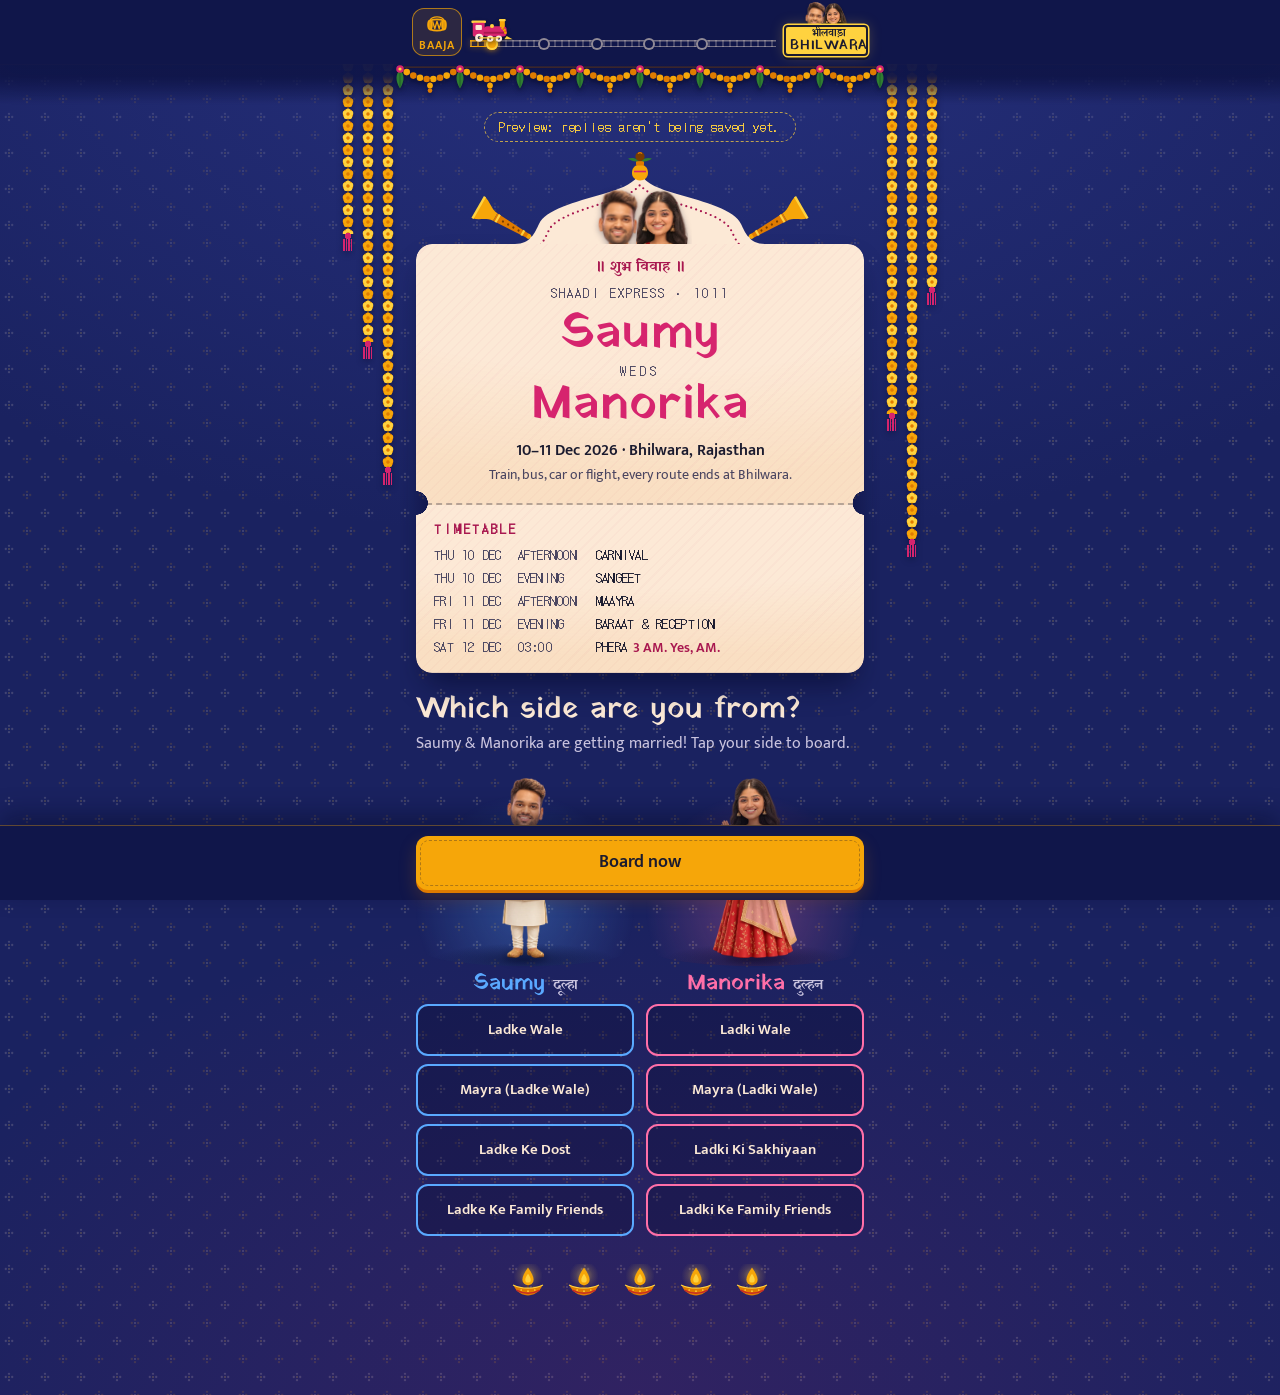
==== commit 41d48110: "Shaadi (family) edition at /shaadi/: pick your side, ages for everyone, its own Sheet The family can" ====
--- a/shaadi/index.html
+++ b/shaadi/index.html
@@ -5,24 +5,24 @@
   <meta name="viewport" content="width=device-width, initial-scale=1, viewport-fit=cover">
   <meta name="theme-color" content="#10164A">
   <meta name="color-scheme" content="dark">
-  <title>Saumy &amp; Manorika · Shaadi Express to Bhilwara</title>
-  <meta name="description" content="Your ticket to Saumy &amp; Manorika's wedding in Bhilwara, 10–11 Dec 2026. RSVP for everyone on your ticket and share your rough travel plan.">
+  <title>Saumy &amp; Manorika are getting married · Shaadi Express to Bhilwara</title>
+  <meta name="description" content="Saumy &amp; Manorika are getting married in Bhilwara, 10–11 Dec 2026. Pick your side, RSVP for everyone on your ticket and share your rough travel plan.">
 
   <!-- Link previews (WhatsApp, etc.) need ABSOLUTE URLs. If the site moves, update og:url,
-       og:image and twitter:image together (docs/SETUP.md, Part 5). -->
+       og:image and twitter:image together (docs/SETUP-shaadi.md). -->
   <meta property="og:type" content="website">
-  <meta property="og:url" content="https://saumy-weds-manorika.github.io/">
+  <meta property="og:url" content="https://saumy-weds-manorika.github.io/shaadi/">
   <meta property="og:site_name" content="Shaadi Express">
-  <meta property="og:title" content="Your ticket to Saumy &amp; Manorika's wedding 🚂">
-  <meta property="og:description" content="10–11 Dec 2026 · Bhilwara. RSVP and plan your journey.">
+  <meta property="og:title" content="Saumy &amp; Manorika are getting married 🚂">
+  <meta property="og:description" content="10–11 Dec 2026 · Bhilwara. Pick your side, RSVP and plan your journey.">
   <meta property="og:image" content="https://saumy-weds-manorika.github.io/assets/og.png">
   <meta property="og:image:type" content="image/png">
   <meta property="og:image:width" content="1200">
   <meta property="og:image:height" content="630">
   <meta property="og:image:alt" content="A Shaadi Express ticket to Saumy and Manorika's wedding in Bhilwara">
   <meta name="twitter:card" content="summary_large_image">
-  <meta name="twitter:title" content="Your ticket to Saumy &amp; Manorika's wedding 🚂">
-  <meta name="twitter:description" content="10–11 Dec 2026 · Bhilwara. RSVP and plan your journey.">
+  <meta name="twitter:title" content="Saumy &amp; Manorika are getting married 🚂">
+  <meta name="twitter:description" content="10–11 Dec 2026 · Bhilwara. Pick your side, RSVP and plan your journey.">
   <meta name="twitter:image" content="https://saumy-weds-manorika.github.io/assets/og.png">
 
   <link rel="icon" href="data:image/svg+xml,%3Csvg xmlns='http://www.w3.org/2000/svg' viewBox='0 0 32 32'%3E%3Ccircle cx='16' cy='16' r='15' fill='%23E07B00'/%3E%3Cg fill='%23F6A609'%3E%3Ccircle cx='16' cy='7' r='6'/%3E%3Ccircle cx='25' cy='16' r='6'/%3E%3Ccircle cx='16' cy='25' r='6'/%3E%3Ccircle cx='7' cy='16' r='6'/%3E%3C/g%3E%3Ccircle cx='16' cy='16' r='5' fill='%23D6246E'/%3E%3C/svg%3E">
@@ -32,6 +32,7 @@
   <link rel="stylesheet" href="https://fonts.googleapis.com/css2?family=DotGothic16&amp;family=Mukta:wght@400;600&amp;family=Yatra+One&amp;display=swap">
   <link rel="stylesheet" href="css/styles.css">
   <link rel="stylesheet" href="css/trip.css">
+  <link rel="stylesheet" href="css/side.css">
   <!-- Fetch app.js's imports in parallel instead of after app.js has been parsed -->
   <link rel="modulepreload" href="js/config.js">
   <link rel="modulepreload" href="js/logic.js">
@@ -43,9 +44,11 @@
   <link rel="modulepreload" href="js/trip-data.js">
   <link rel="modulepreload" href="js/travel-data.js">
   <link rel="modulepreload" href="js/rajasthan-outline.js">
-  <!-- The couple's busts: the cover, the BHILWARA board and the boarding pass all use them -->
-  <link rel="preload" as="image" href="assets/bobble/saumy-bust.webp" type="image/webp">
-  <link rel="preload" as="image" href="assets/bobble/manorika-bust.webp" type="image/webp">
+  <link rel="modulepreload" href="js/side-picker.js">
+  <!-- The couple's busts: the cover, the BHILWARA board and the boarding pass all use them. The shared
+       art lives in the friends edition's assets folder, one level up. -->
+  <link rel="preload" as="image" href="../assets/bobble/saumy-bust.webp" type="image/webp">
+  <link rel="preload" as="image" href="../assets/bobble/manorika-bust.webp" type="image/webp">
   <script type="module" src="js/app.js"></script>
 </head>
 <body data-stop="platform" data-mode="train" data-party="confirmed">
@@ -207,8 +210,8 @@
 
     <div class="mini-board" aria-hidden="true">
       <span class="mini-board__heads">
-        <img class="mini-board__head" data-head="a" src="assets/bobble/saumy-bust.webp" alt="" width="360" height="548">
-        <img class="mini-board__head" data-head="b" src="assets/bobble/manorika-bust.webp" alt="" width="360" height="461">
+        <img class="mini-board__head" data-head="a" src="../assets/bobble/saumy-bust.webp" alt="" width="360" height="548">
+        <img class="mini-board__head" data-head="b" src="../assets/bobble/manorika-bust.webp" alt="" width="360" height="461">
       </span>
       <span class="mini-board__plate"><span class="mini-board__hi" lang="hi">भीलवाड़ा</span><span class="mini-board__en">BHILWARA</span></span>
     </div>
@@ -218,9 +221,11 @@
 
 <main id="main" class="main">
   <noscript><p class="noscript">This ticket needs JavaScript. Open the link in Chrome or Safari.</p></noscript>
+  <!-- Mock mode only (no Apps Script URL yet, or ?mock=1): shown by app.js -->
+  <p class="mock-ribbon" id="mock-ribbon" hidden data-preview>Preview: replies aren't being saved yet.</p>
 
   <!-- ==============================================================
-       STOP 0 · PLATFORM (cover ticket + "Who's boarding?")
+       STOP 0 · PLATFORM (cover ticket + "Which side are you from?")
        ============================================================== -->
   <section class="stop is-active" id="stop-platform" data-stop="platform" aria-labelledby="t-platform">
     <article class="ticket cover" id="cover">
@@ -256,8 +261,8 @@
       </svg>
 
       <div class="cover__peek" aria-hidden="true">
-        <img class="cover__bust cover__bust--a" src="assets/bobble/saumy-bust.webp" alt="" width="360" height="548">
-        <img class="cover__bust cover__bust--b" src="assets/bobble/manorika-bust.webp" alt="" width="360" height="461">
+        <img class="cover__bust cover__bust--a" src="../assets/bobble/saumy-bust.webp" alt="" width="360" height="548">
+        <img class="cover__bust cover__bust--b" src="../assets/bobble/manorika-bust.webp" alt="" width="360" height="461">
       </div>
       <div class="ticket__part ticket__part--top cover__top">
         <p class="cover__blessing" lang="hi">॥ शुभ विवाह ॥</p>
@@ -282,7 +287,7 @@
       </div>
     </article>
 
-    <!-- Welcome back (returning device). Shown by app.js instead of #search-block. -->
+    <!-- Welcome back (returning device). Shown by app.js instead of #side-pick. -->
     <div class="ticket panel welcome" id="welcome" hidden data-preview>
       <p class="dm welcome__kicker">Welcome back</p>
       <p class="welcome__name" id="welcome-name">Rahul Sharma</p>
@@ -294,39 +299,40 @@
       <button class="btn btn--link welcome__reset" id="welcome-reset" type="button">Someone else? Start a new ticket</button>
     </div>
 
-    <!-- Who's boarding? -->
-    <div class="boarding" id="search-block">
-      <label class="boarding__label" for="guest-search">Who's boarding?</label>
-      <p class="boarding__hint" id="search-hint">First name is enough. Spelling slips are okay.</p>
-      <div class="search">
-        <svg class="search__icon" aria-hidden="true" focusable="false"><use href="#i-search"/></svg>
-        <input class="input search__input" id="guest-search" type="search" inputmode="search" autocomplete="off" autocapitalize="words" spellcheck="false" placeholder="Type your first or full name" aria-describedby="search-hint" aria-controls="search-results">
-      </div>
-      <ul class="results" id="search-results" aria-label="Matching names">
-        <li data-sample><button class="result" type="button" data-id="k7m2"><span class="result__label">Rahul Sharma</span><span class="result__go" aria-hidden="true">Board<svg><use href="#i-arrow-right"/></svg></span></button></li>
-        <li data-sample><button class="result" type="button" data-id="z8q4"><span class="result__label">Mr &amp; Mrs Kabir Khan</span><span class="result__go" aria-hidden="true">Board<svg><use href="#i-arrow-right"/></svg></span></button></li>
-      </ul>
-      <p class="boarding__empty" id="search-empty" hidden data-preview>No match. Check spelling or board anyway.</p>
-      <p class="boarding__empty" id="search-short" hidden>Keep going: type at least 3 letters, or add your surname.</p>
-      <p class="boarding__wait" id="search-wait" role="status" hidden></p>
-      <p class="field__error field__error--dark" id="search-error" hidden data-preview>Pick your name from the list first, or board anyway.</p>
-
-      <!-- Selected guest confirmation -->
-      <div class="boarding-as" id="boarding-as" hidden data-preview>
-        <span class="boarding-as__label dm">Boarding as</span>
-        <span class="boarding-as__name" id="boarding-as-name">Rahul Sharma</span>
-        <button class="btn btn--link btn--link-dark" id="boarding-change" type="button">Change</button>
-      </div>
-
-      <button class="btn btn--link btn--link-dark boarding__anyway" id="board-anyway" type="button" aria-expanded="false" aria-controls="unlisted-block">Not on the list? Board anyway</button>
-
-      <div class="field field--dark" id="unlisted-block" hidden data-preview>
-        <label class="field__label" for="unlisted-name">Your name</label>
-        <input class="input" id="unlisted-name" type="text" autocomplete="name" autocapitalize="words" maxlength="60" aria-describedby="unlisted-hint unlisted-error">
-        <p class="field__hint" id="unlisted-hint">As Saumy would know you.</p>
-        <p class="field__error field__error--dark" id="unlisted-error" hidden>Add your name so we know who's coming.</p>
-      </div>
-    </div>
+    <!-- Which side are you from? (shaadi spec, Flow 1). One radio group across both columns:
+         Saumy's side (blue) on the left, Manorika's side (pink) on the right. js/side-picker.js makes
+         the chosen side's bobblehead dance and throws the confetti. -->
+    <section class="side-pick" id="side-pick" aria-labelledby="t-side">
+      <h2 class="side-pick__title" id="t-side">Which side are you from?</h2>
+      <p class="side-pick__lede">Saumy &amp; Manorika are getting married! Tap your side to board.</p>
+      <div class="side-pick__cols" id="side-tabs" role="radiogroup" aria-labelledby="t-side" aria-describedby="side-error" data-group="relation">
+        <div class="side side--a" data-side="a">
+          <div class="side__stage" aria-hidden="true">
+            <div class="figure figure--a"><img class="figure__body" src="../assets/bobble/saumy-body.webp" alt="" width="309" height="900" decoding="async"><img class="figure__head" src="../assets/bobble/saumy-head.webp" alt="" width="309" height="900" decoding="async"></div>
+          </div>
+          <p class="side__who"><span class="side__name">Saumy</span> <span class="side__role" lang="hi">दूल्हा</span></p>
+          <div class="side__tabs">
+            <button class="side-tab" type="button" role="radio" aria-checked="false" data-value="ladke-wale">Ladke Wale</button>
+            <button class="side-tab" type="button" role="radio" aria-checked="false" data-value="mayra-ladke">Mayra (Ladke Wale)</button>
+            <button class="side-tab" type="button" role="radio" aria-checked="false" data-value="ladke-dost">Ladke Ke Dost</button>
+            <button class="side-tab" type="button" role="radio" aria-checked="false" data-value="ladke-family-friends">Ladke Ke Family Friends</button>
+          </div>
+        </div>
+        <div class="side side--b" data-side="b">
+          <div class="side__stage" aria-hidden="true">
+            <div class="figure figure--b"><img class="figure__body" src="../assets/bobble/manorika-body.webp" alt="" width="418" height="900" decoding="async"><img class="figure__head" src="../assets/bobble/manorika-head.webp" alt="" width="418" height="900" decoding="async"></div>
+          </div>
+          <p class="side__who"><span class="side__name">Manorika</span> <span class="side__role" lang="hi">दुल्हन</span></p>
+          <div class="side__tabs">
+            <button class="side-tab" type="button" role="radio" aria-checked="false" data-value="ladki-wale">Ladki Wale</button>
+            <button class="side-tab" type="button" role="radio" aria-checked="false" data-value="mayra-ladki">Mayra (Ladki Wale)</button>
+            <button class="side-tab" type="button" role="radio" aria-checked="false" data-value="ladki-sakhiyaan">Ladki Ki Sakhiyaan</button>
+            <button class="side-tab" type="button" role="radio" aria-checked="false" data-value="ladki-family-friends">Ladki Ke Family Friends</button>
+          </div>
+        </div>
+      </div>
+      <p class="field__error field__error--dark side-pick__error" id="side-error" role="alert" hidden data-preview>Pick your side first, then board.</p>
+    </section>
   </section>
 
   <!-- ==============================================================
@@ -337,48 +343,35 @@
       <div class="ticket__strip"><span>Shaadi Express · 1011</span><span><span class="v-away">Stop 1 of 4</span><span class="v-home">Stop 1 of 2</span></span></div>
       <div class="form-card__body">
         <h2 class="stop__title" id="t-passengers" tabindex="-1">Passenger chart</h2>
-        <p class="stop__lede">Mark everyone on your ticket. <strong>Waitlisted</strong> means you'll confirm later, like a waitlisted ticket that clears at chart preparation.</p>
-
-        <!-- This ticket was already saved (from any phone): app.js pre-fills it and shows this -->
-        <div class="booked" id="booked" hidden data-preview>
-          <p class="booked__kicker dm">Already booked</p>
-          <p class="booked__text" id="booked-text">Priya already booked seats for you both on Fri 9 Oct. Check the details or make changes.</p>
-          <button class="btn btn--small btn--secondary booked__pass" id="booked-view-pass" type="button"><svg class="btn__icon" aria-hidden="true"><use href="#i-ticket"/></svg>View my pass</button>
-        </div>
+        <p class="stop__lede">Add everyone on your ticket, up to 6, with their age. <strong>Waitlisted</strong> means you'll confirm later, like a waitlisted ticket that clears at chart preparation.</p>
 
         <ol class="guest-list" id="guest-list" aria-label="Passengers">
           <li class="guest-card" data-sample data-index="0" data-status="confirmed">
             <div class="guest-card__head">
               <span class="guest-card__no dm">Passenger 1</span>
             </div>
-            <p class="guest-card__name">Rahul Sharma</p>
-            <div class="chips chips--status" role="radiogroup" aria-label="Rahul Sharma's status" data-group="status">
+            <div class="field guest-card__name-field">
+              <label class="field__label" for="sample-guest-name-0">Your name</label>
+              <input class="input" id="sample-guest-name-0" type="text" value="Asha Rao" autocomplete="off">
+            </div>
+            <div class="guest-card__facts">
+              <div class="field guest-card__age">
+                <label class="field__label" for="sample-guest-age-0">Age</label>
+                <div class="age-box"><input class="input age-box__input" id="sample-guest-age-0" type="text" inputmode="numeric" value="34"><span class="age-box__unit" aria-hidden="true">YRS</span></div>
+              </div>
+              <div class="field guest-card__gender">
+                <span class="field__label" aria-hidden="true">Gender <span class="field__optional">(optional)</span></span>
+                <div class="gender" role="radiogroup" aria-label="Asha Rao's gender" data-group="gender">
+                  <button class="gender__opt" type="button" role="radio" aria-checked="false" data-value="M" aria-label="Male">M</button>
+                  <button class="gender__opt" type="button" role="radio" aria-checked="true" data-value="F" aria-label="Female">F</button>
+                </div>
+              </div>
+            </div>
+            <div class="chips chips--status" role="radiogroup" aria-label="Asha Rao's status" data-group="status">
               <button class="chip chip--status chip--confirmed" type="button" role="radio" aria-checked="true" data-value="confirmed"><span class="chip__label">Confirmed</span><span class="chip__code">CNF</span></button>
               <button class="chip chip--status chip--waitlisted" type="button" role="radio" aria-checked="false" data-value="waitlisted"><span class="chip__label">Waitlisted</span><span class="chip__code">WL</span></button>
               <button class="chip chip--status chip--regret" type="button" role="radio" aria-checked="false" data-value="regret"><span class="chip__label">Regret</span></button>
             </div>
-          </li>
-          <li class="guest-card is-added is-invalid" data-sample data-index="1" data-status="waitlisted">
-            <div class="guest-card__head">
-              <span class="guest-card__no dm">Passenger 2</span>
-              <button class="icon-btn guest-card__remove" type="button" aria-label="Remove passenger 2"><svg aria-hidden="true"><use href="#i-x"/></svg></button>
-            </div>
-            <div class="guest-card__who">
-              <div class="field guest-card__name-field">
-                <label class="field__label" for="sample-guest-name-1">Name</label>
-                <input class="input" id="sample-guest-name-1" type="text" autocomplete="off" autocapitalize="words" maxlength="60" placeholder="Their name" aria-invalid="true">
-              </div>
-              <div class="gender" role="radiogroup" aria-label="Passenger 2's gender" data-group="gender">
-                <button class="gender__opt" type="button" role="radio" aria-checked="false" data-value="M" aria-label="Male">M</button>
-                <button class="gender__opt" type="button" role="radio" aria-checked="true" data-value="F" aria-label="Female">F</button>
-              </div>
-            </div>
-            <div class="chips chips--status" role="radiogroup" aria-label="Passenger 2's status" data-group="status">
-              <button class="chip chip--status chip--confirmed" type="button" role="radio" aria-checked="false" data-value="confirmed"><span class="chip__label">Confirmed</span><span class="chip__code">CNF</span></button>
-              <button class="chip chip--status chip--waitlisted" type="button" role="radio" aria-checked="true" data-value="waitlisted"><span class="chip__label">Waitlisted</span><span class="chip__code">WL</span></button>
-              <button class="chip chip--status chip--regret" type="button" role="radio" aria-checked="false" data-value="regret"><span class="chip__label">Regret</span></button>
-            </div>
-            <p class="field__error">Add a name for this passenger.</p>
           </li>
         </ol>
 
@@ -498,7 +491,6 @@
             <label class="field__label" for="local-note">A note for Saumy &amp; Manorika <span class="field__optional">(optional)</span></label>
             <textarea class="input input--area" id="local-note" maxlength="500" rows="3" aria-describedby="local-note-count"></textarea>
             <p class="field__count" id="local-note-count" aria-live="off">0 / 500</p>
-            <p class="field__hint" data-note-kept hidden>Your earlier note is saved. Write a new one here to replace it.</p>
           </div>
         </div>
       </div>
@@ -613,7 +605,6 @@
           <label class="field__label" for="note">A note for Saumy &amp; Manorika <span class="field__optional">(optional)</span></label>
           <textarea class="input input--area" id="note" maxlength="500" rows="3" aria-describedby="note-count"></textarea>
           <p class="field__count" id="note-count" aria-live="off">0 / 500</p>
-          <p class="field__hint" data-note-kept hidden>Your earlier note is saved. Write a new one here to replace it.</p>
         </div>
       </div>
     </div>
@@ -636,8 +627,8 @@
       </div>
       <!-- The couple as bobbleheads: body then head, the head wobbling on its neck pivot -->
       <div class="couple" aria-hidden="true">
-        <div class="figure figure--a"><img class="figure__body" src="assets/bobble/saumy-body.webp" alt="" width="309" height="900" loading="lazy" decoding="async"><img class="figure__head" src="assets/bobble/saumy-head.webp" alt="" width="309" height="900" loading="lazy" decoding="async"></div>
-        <div class="figure figure--b"><img class="figure__body" src="assets/bobble/manorika-body.webp" alt="" width="418" height="900" loading="lazy" decoding="async"><img class="figure__head" src="assets/bobble/manorika-head.webp" alt="" width="418" height="900" loading="lazy" decoding="async"></div>
+        <div class="figure figure--a"><img class="figure__body" src="../assets/bobble/saumy-body.webp" alt="" width="309" height="900" loading="lazy" decoding="async"><img class="figure__head" src="../assets/bobble/saumy-head.webp" alt="" width="309" height="900" loading="lazy" decoding="async"></div>
+        <div class="figure figure--b"><img class="figure__body" src="../assets/bobble/manorika-body.webp" alt="" width="418" height="900" loading="lazy" decoding="async"><img class="figure__head" src="../assets/bobble/manorika-head.webp" alt="" width="418" height="900" loading="lazy" decoding="async"></div>
       </div>
       <button class="instrument instrument--dhol" id="tap-dhol" type="button" aria-label="Play the dhol">
         <svg viewBox="0 0 80 64" aria-hidden="true" focusable="false">
@@ -671,7 +662,7 @@
 
     <div class="junction__intro">
       <h2 class="stop__title stop__title--hero" id="t-junction" tabindex="-1"><span class="v-cnf"><span class="v-away">See you in Bhilwara!</span><span class="v-home">See you at the shaadi!</span></span><span class="v-wl">You're on the waitlist</span></h2>
-      <p class="stop__lede stop__lede--dark"><span class="v-cnf">Your ticket is saved. Edit it anytime from this phone, or search your name again on another.</span><span class="v-wl">We'll keep a seat warm. Come back and confirm when you know.</span></p>
+      <p class="stop__lede stop__lede--dark"><span class="v-cnf">Your ticket is saved. Edit it anytime from this phone.</span><span class="v-wl">We'll keep a seat warm. Come back and confirm when you know.</span></p>
       <p class="travel-line" id="travel-line" hidden data-preview>🎟️ Trains for Wed 9 Dec open for booking Sat 10 Oct, 8 AM. Grab yours early!</p>
     </div>
 
@@ -692,7 +683,7 @@
         <button class="btn btn--primary" id="pass-download" type="button"><svg class="btn__icon" aria-hidden="true"><use href="#i-download"/></svg>Download ticket</button>
         <button class="btn btn--rani" id="pass-share" type="button"><svg class="btn__icon" aria-hidden="true"><use href="#i-share"/></svg>Share</button>
       </div>
-      <a class="btn btn--ghost btn--block" id="pass-wa" href="#" target="_blank" rel="noopener" hidden data-preview><svg class="btn__icon" aria-hidden="true"><use href="#i-chat"/></svg>Send it to Saumy on WhatsApp</a>
+      <a class="btn btn--ghost btn--block" id="pass-wa" href="https://wa.me/" target="_blank" rel="noopener"><svg class="btn__icon" aria-hidden="true"><use href="#i-chat"/></svg>Send on WhatsApp</a>
       <p class="field__error field__error--dark" id="pass-error" hidden>Couldn't print the pass. Try again in a moment.</p>
     </section>
 
@@ -710,7 +701,7 @@
           <p class="leave__subject"><span class="dm leave__subject-label">Subject</span> <span id="leave-subject">Leave request: Thu 10 Dec to Fri 11 Dec</span></p>
           <p class="leave__body" id="leave-body">Dear Sir/Madam,
 
-I would like to request leave from Thu 10 Dec to Fri 11 Dec 2026 (2 working days) to attend the wedding of my close friends, Saumy &amp; Manorika, in Bhilwara, Rajasthan.
+I would like to request leave from Thu 10 Dec to Fri 11 Dec 2026 (2 working days) to attend a family wedding, Saumy &amp; Manorika's, in Bhilwara, Rajasthan.
 
 Kind regards,
 Rahul</p>
@@ -754,8 +745,8 @@
         <span class="board__post board__post--r"></span>
       </div>
       <div class="couple">
-        <div class="figure figure--a is-sad"><img class="figure__body" src="assets/bobble/saumy-body.webp" alt="" width="309" height="900" loading="lazy" decoding="async"><img class="figure__head" src="assets/bobble/saumy-head.webp" alt="" width="309" height="900" loading="lazy" decoding="async"></div>
-        <div class="figure figure--b is-sad"><img class="figure__body" src="assets/bobble/manorika-body.webp" alt="" width="418" height="900" loading="lazy" decoding="async"><img class="figure__head" src="assets/bobble/manorika-head.webp" alt="" width="418" height="900" loading="lazy" decoding="async"></div>
+        <div class="figure figure--a is-sad"><img class="figure__body" src="../assets/bobble/saumy-body.webp" alt="" width="309" height="900" loading="lazy" decoding="async"><img class="figure__head" src="../assets/bobble/saumy-head.webp" alt="" width="309" height="900" loading="lazy" decoding="async"></div>
+        <div class="figure figure--b is-sad"><img class="figure__body" src="../assets/bobble/manorika-body.webp" alt="" width="418" height="900" loading="lazy" decoding="async"><img class="figure__head" src="../assets/bobble/manorika-head.webp" alt="" width="418" height="900" loading="lazy" decoding="async"></div>
       </div>
       <div class="platform-edge"></div>
     </div>
@@ -771,7 +762,6 @@
           <label class="field__label" for="regret-note">A note for Saumy &amp; Manorika <span class="field__optional">(optional)</span></label>
           <textarea class="input input--area" id="regret-note" maxlength="500" rows="3" aria-describedby="regret-note-count"></textarea>
           <p class="field__count" id="regret-note-count" aria-live="off">0 / 500</p>
-          <p class="field__hint" data-note-kept hidden>Your earlier note is saved. Write a new one here to replace it.</p>
           <p class="field__error" id="regret-note-error" role="alert" hidden></p>
         </div>
         <button class="btn btn--primary btn--block" id="regret-note-save" type="button">Send note</button>
@@ -816,25 +806,27 @@
 <!-- ================================================================
      Templates: cloned by app.js. Fill [data-slot] nodes with textContent.
      ================================================================ -->
-<template id="tpl-result">
-  <li><button class="result" type="button" data-id=""><span class="result__label" data-slot="label"></span><span class="result__go" aria-hidden="true">Board<svg><use href="#i-arrow-right"/></svg></span></button></li>
-</template>
-
 <template id="tpl-guest">
   <li class="guest-card" data-index="">
     <div class="guest-card__head">
       <span class="guest-card__no dm">Passenger <span data-slot="no"></span></span>
       <button class="icon-btn guest-card__remove" type="button" data-action="remove" aria-label="Remove this passenger" hidden><svg aria-hidden="true"><use href="#i-x"/></svg></button>
     </div>
-    <div class="guest-card__who">
-      <p class="guest-card__name" data-slot="name"></p>
-      <div class="field guest-card__name-field" hidden>
-        <label class="field__label" data-slot="name-label">Name</label>
-        <input class="input" data-slot="name-input" type="text" autocomplete="off" autocapitalize="words" maxlength="60" placeholder="Their name">
-      </div>
-      <div class="gender" role="radiogroup" data-group="gender" data-slot="gender" hidden>
-        <button class="gender__opt" type="button" role="radio" aria-checked="false" data-value="M" aria-label="Male">M</button>
-        <button class="gender__opt" type="button" role="radio" aria-checked="false" data-value="F" aria-label="Female">F</button>
+    <div class="field guest-card__name-field">
+      <label class="field__label" data-slot="name-label">Name</label>
+      <input class="input" data-slot="name-input" type="text" autocomplete="off" autocapitalize="words" maxlength="60" enterkeyhint="next">
+    </div>
+    <div class="guest-card__facts">
+      <div class="field guest-card__age">
+        <label class="field__label" data-slot="age-label">Age</label>
+        <div class="age-box"><input class="input age-box__input" data-slot="age-input" type="text" inputmode="numeric" pattern="[0-9]*" maxlength="3" autocomplete="off" enterkeyhint="done"><span class="age-box__unit" aria-hidden="true">YRS</span></div>
+      </div>
+      <div class="field guest-card__gender">
+        <span class="field__label" aria-hidden="true">Gender <span class="field__optional">(optional)</span></span>
+        <div class="gender" role="radiogroup" data-group="gender" data-slot="gender">
+          <button class="gender__opt" type="button" role="radio" aria-checked="false" data-value="M" aria-label="Male">M</button>
+          <button class="gender__opt" type="button" role="radio" aria-checked="false" data-value="F" aria-label="Female">F</button>
+        </div>
       </div>
     </div>
     <div class="chips chips--status" role="radiogroup" data-group="status">
--- a/shaadi/css/styles.css
+++ b/shaadi/css/styles.css
@@ -1118,12 +1118,6 @@
   padding-bottom: calc(16px + env(safe-area-inset-bottom));
 }
 
-/* Name search: room to lift "Who's boarding?" above the phone keyboard (app.js adds
-   is-searching on focus and keeps it until a name is picked, so the page never shrinks
-   mid-tap), and the CTA bar stays out of the way while typing ("Board now" needs a name). */
-body.is-searching[data-stop="platform"] .main { padding-bottom: 60vh; }
-body.is-typing-name[data-stop="platform"] .cta-bar { visibility: hidden; }
-
 .stop { display: none; }
 .stop.is-active {
   display: flex;
@@ -1381,7 +1375,7 @@
   color: var(--rani-ink);
 }
 
-/* 8. Platform: welcome + who's boarding ------------------------------ */
+/* 8. Platform: welcome (the side picker is in side.css) -------------- */
 
 .panel { padding: 20px 18px; }
 .welcome { display: grid; gap: 4px; }
@@ -1395,110 +1389,6 @@
   margin-top: 14px;
 }
 .welcome__reset { justify-self: center; margin-top: 4px; }
-
-.boarding {
-  display: grid;
-  gap: 10px;
-}
-.boarding__label {
-  font: 30px/1.1 var(--font-display);
-  color: var(--kagaz);
-}
-.boarding__hint {
-  margin-top: -4px;
-  color: var(--on-dark-muted);
-}
-.boarding__empty {
-  padding: 12px 14px;
-  border: 1.5px dashed rgb(252 233 214 / .35);
-  border-radius: var(--radius-ctl);
-  color: var(--on-dark);
-}
-.boarding__wait {
-  color: var(--on-dark-muted);
-  font-style: italic;
-}
-.boarding__anyway { justify-self: start; }
-
-.search { position: relative; }
-.search__icon {
-  position: absolute;
-  top: 50%;
-  left: 14px;
-  width: 22px;
-  height: 22px;
-  color: var(--ink-muted);
-  transform: translateY(-50%);
-  pointer-events: none;
-}
-.search .search__input {
-  padding-left: 46px;
-  border-color: transparent;
-  background: var(--kagaz);
-  box-shadow: 0 8px 18px rgb(5 8 40 / .4);
-}
-.search .search__input:focus,
-.search .search__input:focus-visible {
-  border-color: var(--haldi);
-  box-shadow: 0 0 0 3px rgb(255 210 63 / .4), 0 8px 18px rgb(5 8 40 / .4);
-}
-.search__input::-webkit-search-cancel-button { -webkit-appearance: none; }
-
-.results {
-  display: grid;
-  gap: 8px;
-  margin: 0;
-  padding: 0;
-  list-style: none;
-}
-.results:empty { display: none; }
-.result {
-  --focus: var(--haldi);
-  display: flex;
-  align-items: center;
-  justify-content: space-between;
-  gap: 12px;
-  width: 100%;
-  min-height: 56px;
-  padding: 10px 14px 10px 16px;
-  border: 0;
-  border-left: 6px solid var(--genda);
-  border-radius: var(--radius-ctl);
-  background: var(--kagaz);
-  color: var(--syahi);
-  font: 600 17px/1.2 var(--font-body);
-  text-align: left;
-  box-shadow: 0 6px 14px rgb(5 8 40 / .35);
-  transition: transform .12s var(--ease-out), background-color .15s;
-}
-.result__go {
-  display: inline-flex;
-  flex: none;
-  align-items: center;
-  gap: 4px;
-  font: 13px/1 var(--font-dm);
-  letter-spacing: .08em;
-  text-transform: uppercase;
-  color: var(--rani-ink);
-}
-.result__go svg { width: 16px; height: 16px; }
-.result:active { transform: scale(.985); }
-@media (hover: hover) {
-  .result:hover { background: var(--kagaz-hi); }
-}
-
-.boarding-as {
-  display: flex;
-  flex-wrap: wrap;
-  align-items: center;
-  column-gap: 10px;
-  padding: 6px 6px 6px 14px;
-  border: 1.5px dashed rgb(246 166 9 / .7);
-  border-radius: var(--radius-ctl);
-  background: rgb(246 166 9 / .08);
-}
-.boarding-as__label { font-size: 13px; color: var(--genda); }
-.boarding-as__name { flex: 1 1 auto; font: 600 18px/1.3 var(--font-body); color: var(--kagaz); }
 
 /* 9. Passengers ------------------------------------------------------ */
 
@@ -1581,20 +1471,6 @@
 @media (hover: hover) {
   .gender__opt[aria-checked="false"]:hover { background: rgb(27 27 47 / .07); color: var(--syahi); }
 }
-
-/* "Already booked": this ticket was saved before, maybe by the other half of a couple */
-.booked {
-  display: grid;
-  gap: 4px;
-  padding: 12px 14px 14px;
-  border: 1.5px solid rgb(47 125 50 / .45);
-  border-left: 6px solid var(--patta);
-  border-radius: var(--radius-ctl);
-  background: rgb(47 125 50 / .07);
-}
-.booked__kicker { font-size: 13px; letter-spacing: .14em; color: var(--patta-ink); }
-.booked__text { font-weight: 600; line-height: 1.4; color: var(--syahi); text-wrap: pretty; }
-.booked__pass { justify-self: start; margin-top: 8px; }
 
 /* Rubber stamp for the chosen status */
 .guest-card::after {
--- a/shaadi/css/side.css
+++ b/shaadi/css/side.css
@@ -0,0 +1,229 @@
+/* ==========================================================================
+   Save the Train, Shaadi edition · side.css
+   Only what this edition adds on top of styles.css (a copy of the friends edition's):
+   the "Which side are you from?" picker, the dance and confetti, the age field on every
+   passenger card, and the preview ribbon.
+   ========================================================================== */
+
+:root {
+  /* Saumy's side: a bright blue that reads on neel (6.1:1); Manorika's side: a pink (5.4:1) */
+  --side-a: #5AA9FF;
+  --side-a-deep: #2F6BFF;
+  --side-b: #FF6FA8;
+  --side-b-deep: #D6246E;
+}
+
+/* Preview ribbon (mock mode) ------------------------------------------ */
+
+.mock-ribbon {
+  display: table;
+  margin: 0 auto 10px;
+  padding: 6px 14px;
+  border: 1.5px dashed rgb(255 210 63 / .7);
+  border-radius: 999px;
+  color: var(--haldi);
+  font: 13px/1.2 var(--font-dm);
+  letter-spacing: .06em;
+  text-align: center;
+}
+/* On the platform the cover's jharokha rises about 26px above the ticket's top margin: clear it */
+body[data-stop="platform"] .mock-ribbon { margin-bottom: 36px; }
+
+/* Which side are you from? -------------------------------------------- */
+
+.side-pick {
+  display: grid;
+  gap: 10px;
+}
+.side-pick__title {
+  font: 30px/1.1 var(--font-display);
+  color: var(--kagaz);
+}
+.side-pick__lede {
+  margin-top: -4px;
+  color: var(--on-dark-muted);
+}
+.side-pick__cols {
+  display: grid;
+  grid-template-columns: 1fr 1fr;
+  gap: 12px;
+  margin-top: 4px;
+}
+.side {
+  --c: var(--side-a);
+  --c-deep: var(--side-a-deep);
+  --glow: rgb(90 169 255 / .3);
+  display: grid;
+  align-content: start;
+  gap: 8px;
+  min-width: 0;
+}
+.side--b {
+  --c: var(--side-b);
+  --c-deep: var(--side-b-deep);
+  --glow: rgb(255 111 168 / .3);
+}
+
+/* The bobblehead stands in a soft spotlight of its side's colour */
+.side__stage {
+  position: relative;
+  display: grid;
+  place-items: end center;
+  height: 196px;
+  padding-bottom: 8px;
+  border-radius: 14px 14px 50% 50% / 14px 14px 18px 18px;
+  background:
+    radial-gradient(60% 24px at 50% calc(100% - 6px), rgb(5 8 40 / .55), transparent 70%),
+    radial-gradient(70% 80% at 50% 70%, var(--glow), transparent 72%);
+}
+.side .figure { --fig-h: 180px; }
+.side .figure--a { margin-right: 0; }
+
+.side__who {
+  display: flex;
+  align-items: baseline;
+  justify-content: center;
+  gap: 8px;
+  margin-top: -2px;
+}
+.side__name {
+  font: 22px/1.1 var(--font-display);
+  color: var(--c);
+}
+.side__role {
+  font: 14px/1 var(--font-display);
+  color: var(--on-dark-muted);
+}
+
+.side__tabs {
+  display: grid;
+  gap: 8px;
+}
+.side-tab {
+  --focus: var(--haldi);
+  position: relative;
+  display: grid;
+  place-items: center;
+  min-height: 52px;
+  padding: 6px 10px;
+  border: 2px solid var(--c);
+  border-radius: var(--radius-ctl);
+  background: rgb(5 8 40 / .28);
+  color: var(--kagaz);
+  font: 600 15px/1.2 var(--font-body);
+  text-align: center;
+  text-wrap: balance;
+  touch-action: manipulation;
+  transition: background-color .16s, color .16s, transform .12s var(--ease-out), box-shadow .16s;
+}
+.side-tab:active { transform: scale(.97); }
+.side-tab[aria-checked="true"] {
+  border-color: var(--c);
+  background: var(--c);
+  color: var(--neel-deep);
+  box-shadow: 0 0 0 3px rgb(255 255 255 / .14), 0 6px 16px var(--glow);
+}
+/* A small tick in the corner of the chosen tab (shape, not just colour, marks the choice) */
+.side-tab[aria-checked="true"]::after {
+  content: "";
+  position: absolute;
+  top: 5px;
+  right: 5px;
+  width: 12px;
+  height: 12px;
+  background: currentColor;
+  -webkit-mask: var(--check) center / contain no-repeat;
+  mask: var(--check) center / contain no-repeat;
+}
+@media (hover: hover) {
+  .side-tab[aria-checked="false"]:hover { background: rgb(255 255 255 / .08); }
+}
+.side-pick__error { text-align: center; }
+.side-pick.is-invalid .side-tab[aria-checked="false"] { border-style: dashed; }
+
+@media (max-width: 359px) {
+  .side-pick__cols { gap: 8px; }
+  .side-tab { padding-inline: 6px; font-size: 14px; }
+  .side__stage { height: 176px; }
+  .side .figure { --fig-h: 162px; }
+}
+
+/* Confetti: one fixed canvas over the page while a burst is in the air (js/side-picker.js) */
+.confetti {
+  position: fixed;
+  z-index: calc(var(--z-bar) + 1);
+  inset: 0;
+  width: 100%;
+  height: 100%;
+  pointer-events: none;
+}
+
+/* Passenger cards: name on its own row, then age and M/F side by side -------- */
+
+.guest-card__facts {
+  display: flex;
+  align-items: flex-end;
+  gap: 14px;
+}
+.guest-card__age { flex: none; }
+.guest-card__gender { flex: none; }
+/* The age box, printed like the "Other date" box: the number, then YRS behind a perforation */
+.age-box { position: relative; width: 116px; }
+.input.age-box__input {
+  padding-right: 54px;
+  font-weight: 600;
+  font-variant-numeric: tabular-nums;
+  letter-spacing: .04em;
+}
+.age-box__unit {
+  position: absolute;
+  top: 1.5px;
+  right: 1.5px;
+  bottom: 1.5px;
+  display: grid;
+  place-items: center;
+  width: 46px;
+  border-left: 2px dashed var(--line-strong);
+  border-radius: 0 10.5px 10.5px 0;
+  background: rgb(27 27 47 / .05);
+  color: var(--ink-muted);
+  font: 13px/1 var(--font-dm);
+  letter-spacing: .08em;
+  pointer-events: none;
+}
+
+/* Motion (all keyframes and movement are opt-in) ------------------------ */
+
+/* The dance: two hops with a sway each way, a little shimmy, then home. The head bobbles fast. */
+@keyframes side-dance {
+  0% { transform: none; }
+  10% { transform: translateY(-13%) rotate(-7deg); }
+  22% { transform: translateY(0) scale(1.03, .96); }
+  34% { transform: translateY(-13%) rotate(7deg); }
+  46% { transform: translateY(0) scale(1.03, .96); }
+  58% { transform: translateX(-7%) rotate(-5deg); }
+  70% { transform: translateX(7%) rotate(5deg); }
+  82% { transform: translateY(-6%) rotate(0); }
+  100% { transform: none; }
+}
+@keyframes side-head {
+  from { rotate: -13deg; }
+  to { rotate: 13deg; }
+}
+@keyframes side-bounce {
+  50% { transform: translateY(-4px); }
+}
+
+.side .figure { transform-origin: 50% 100%; }
+
+@media (prefers-reduced-motion: no-preference) {
+  /* Idle: the heads wobble gently, like at the junction */
+  .side .figure__head { animation: wobble 3.2s cubic-bezier(.37, 0, .63, 1) infinite; }
+  .side--b .figure__head { animation-duration: 3.7s; animation-delay: -1.4s; }
+
+  .side .figure.is-dancing { animation: side-dance 1.05s var(--ease-inout) 2; }
+  .side .figure.is-dancing .figure__head { animation: side-head .26s ease-in-out 8 alternate; }
+}
+@media (prefers-reduced-motion: reduce) {
+  .side .figure.is-dancing { animation: side-bounce .4s ease-out 1; }
+}
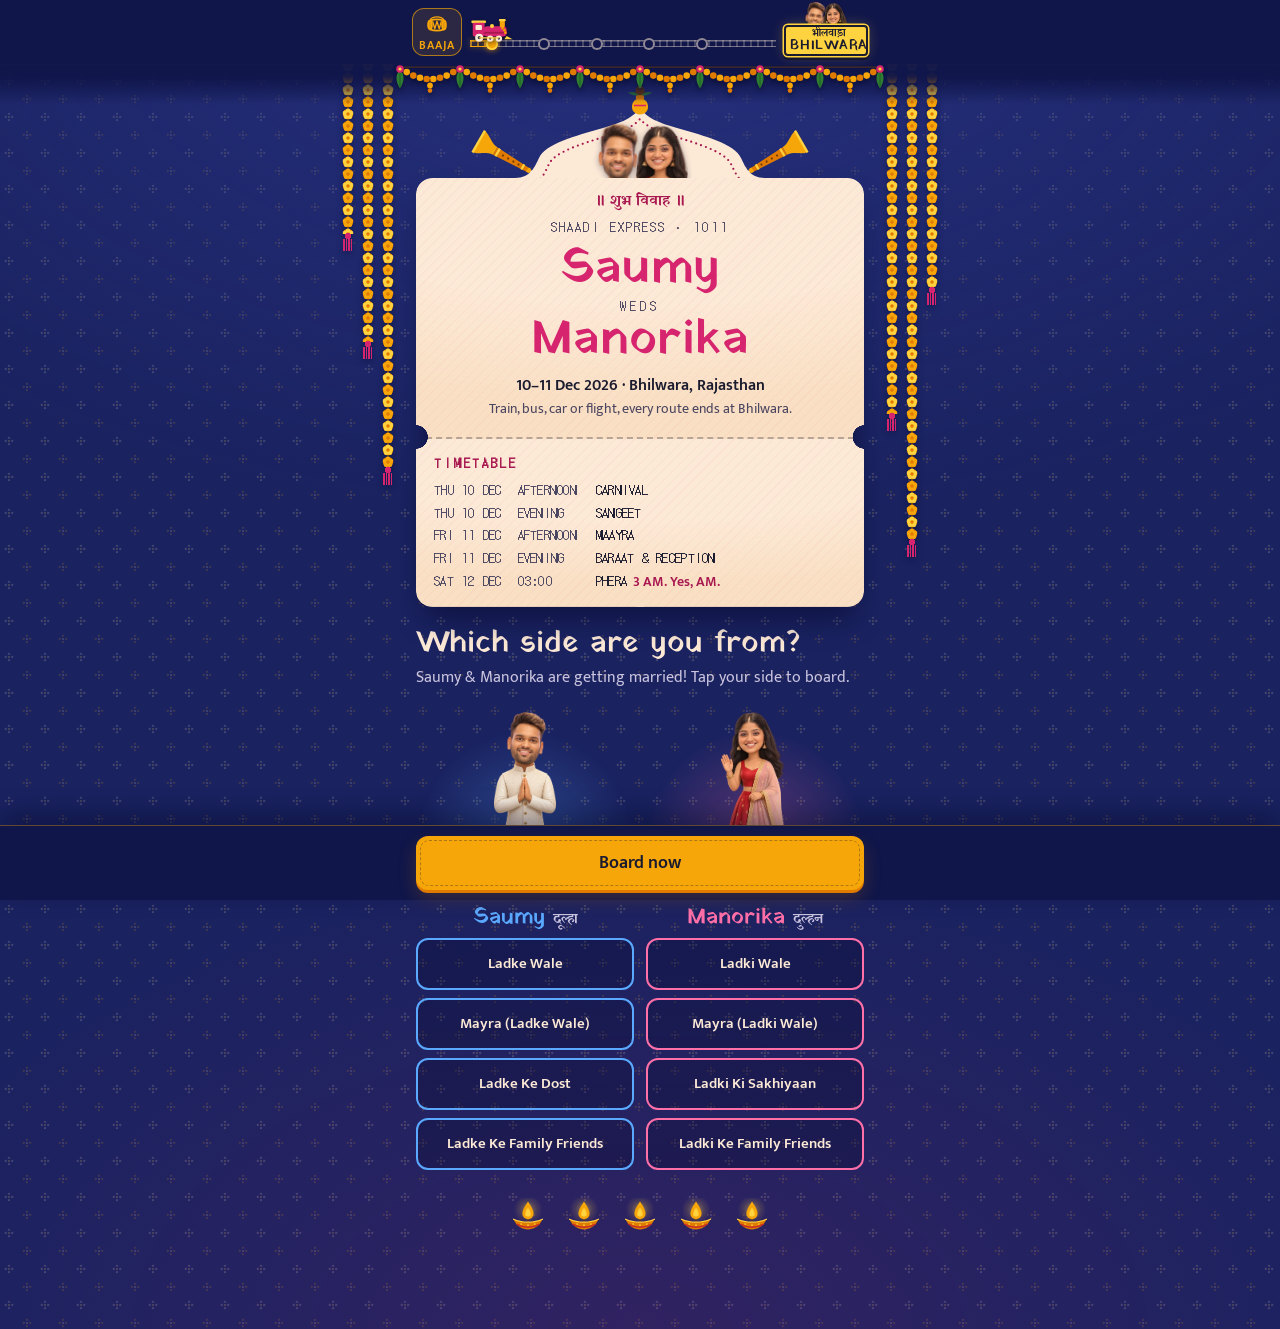
==== commit 3b631727: "Shaadi edition: connect the live Sheet, and fixes from the multi-agent review - Connect shaadi/js/co" ====
--- a/shaadi/index.html
+++ b/shaadi/index.html
@@ -332,6 +332,9 @@
         </div>
       </div>
       <p class="field__error field__error--dark side-pick__error" id="side-error" role="alert" hidden data-preview>Pick your side first, then board.</p>
+      <!-- Shown while a ticket is in progress on this phone (app.js renderPlatform), so a second family
+           member on a shared phone starts their own ticket instead of overwriting the first one -->
+      <button class="btn btn--link btn--link-dark side-pick__reset" id="side-reset" type="button" hidden>Someone else? Start a new ticket</button>
     </section>
   </section>
 
--- a/shaadi/css/side.css
+++ b/shaadi/css/side.css
@@ -139,6 +139,7 @@
   .side-tab[aria-checked="false"]:hover { background: rgb(255 255 255 / .08); }
 }
 .side-pick__error { text-align: center; }
+.side-pick__reset { justify-self: center; }
 .side-pick.is-invalid .side-tab[aria-checked="false"] { border-style: dashed; }
 
 @media (max-width: 359px) {
@@ -162,8 +163,9 @@
 
 .guest-card__facts {
   display: flex;
+  flex-wrap: wrap; /* M/F drops below the age on a 320px phone or with large system text */
   align-items: flex-end;
-  gap: 14px;
+  gap: 12px 14px;
 }
 .guest-card__age { flex: none; }
 .guest-card__gender { flex: none; }
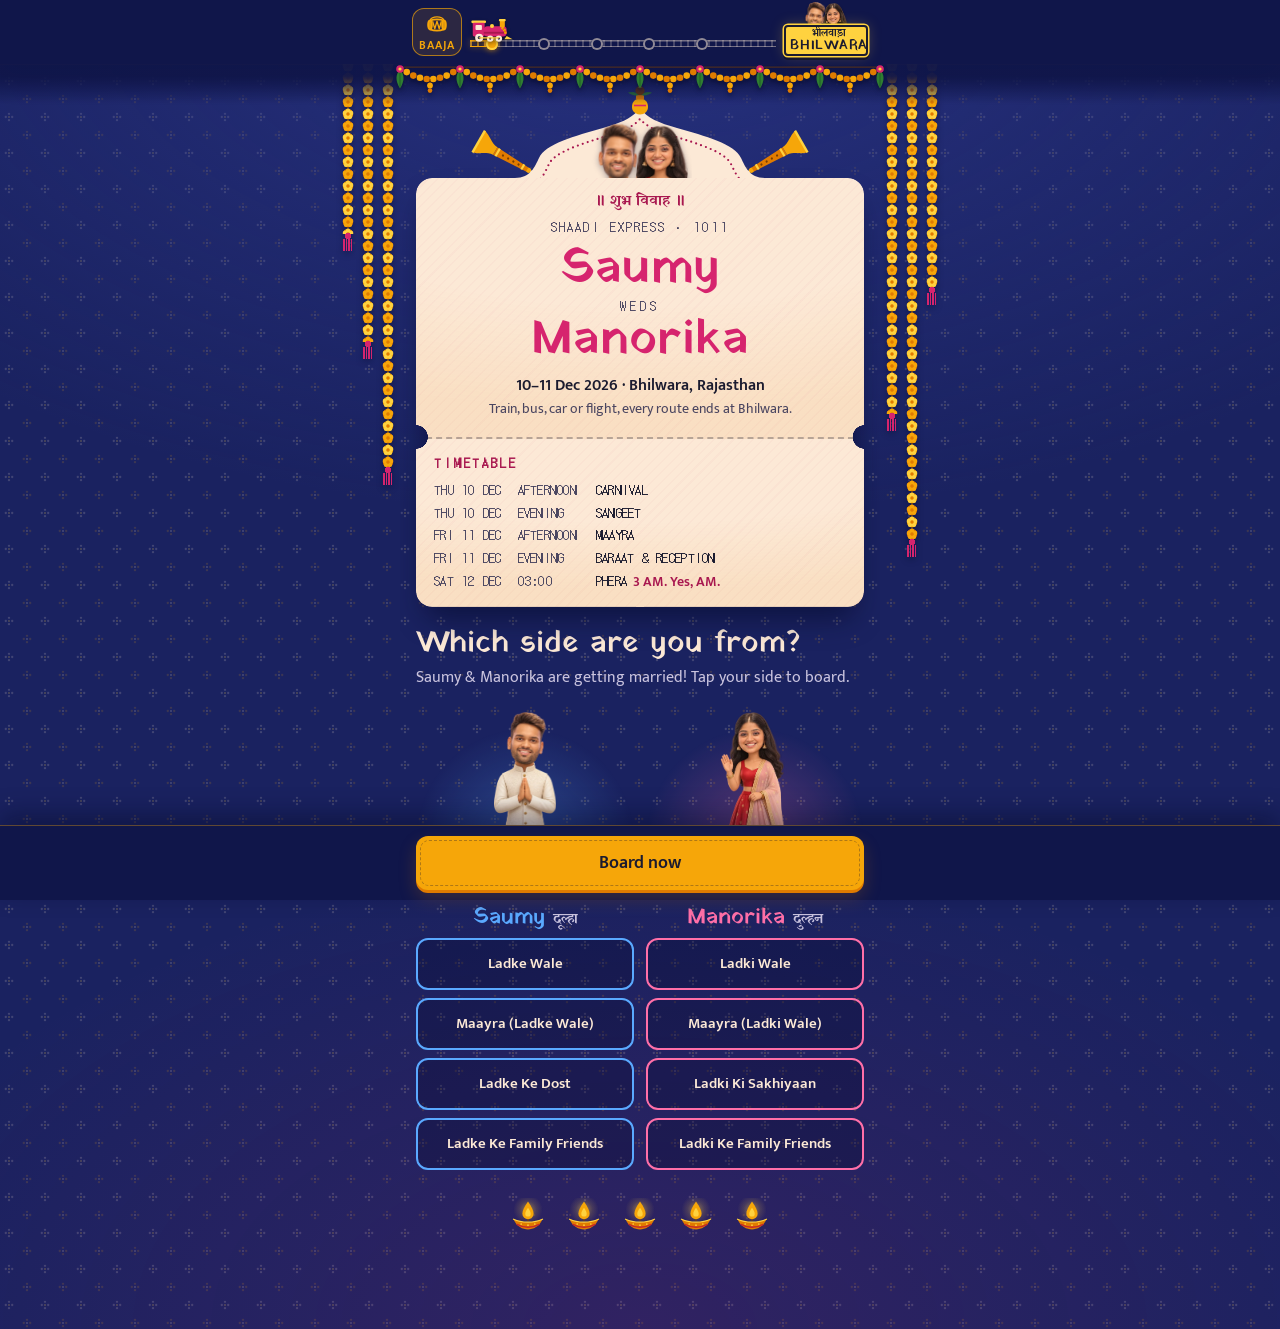
==== commit 73e49590: "Shaadi edition: M/F required, a slower smooth dance, "Maayra", and saves that survive stalls - M/F i" ====
--- a/shaadi/index.html
+++ b/shaadi/index.html
@@ -313,7 +313,7 @@
           <p class="side__who"><span class="side__name">Saumy</span> <span class="side__role" lang="hi">दूल्हा</span></p>
           <div class="side__tabs">
             <button class="side-tab" type="button" role="radio" aria-checked="false" data-value="ladke-wale">Ladke Wale</button>
-            <button class="side-tab" type="button" role="radio" aria-checked="false" data-value="mayra-ladke">Mayra (Ladke Wale)</button>
+            <button class="side-tab" type="button" role="radio" aria-checked="false" data-value="mayra-ladke">Maayra (Ladke Wale)</button>
             <button class="side-tab" type="button" role="radio" aria-checked="false" data-value="ladke-dost">Ladke Ke Dost</button>
             <button class="side-tab" type="button" role="radio" aria-checked="false" data-value="ladke-family-friends">Ladke Ke Family Friends</button>
           </div>
@@ -325,7 +325,7 @@
           <p class="side__who"><span class="side__name">Manorika</span> <span class="side__role" lang="hi">दुल्हन</span></p>
           <div class="side__tabs">
             <button class="side-tab" type="button" role="radio" aria-checked="false" data-value="ladki-wale">Ladki Wale</button>
-            <button class="side-tab" type="button" role="radio" aria-checked="false" data-value="mayra-ladki">Mayra (Ladki Wale)</button>
+            <button class="side-tab" type="button" role="radio" aria-checked="false" data-value="mayra-ladki">Maayra (Ladki Wale)</button>
             <button class="side-tab" type="button" role="radio" aria-checked="false" data-value="ladki-sakhiyaan">Ladki Ki Sakhiyaan</button>
             <button class="side-tab" type="button" role="radio" aria-checked="false" data-value="ladki-family-friends">Ladki Ke Family Friends</button>
           </div>
@@ -363,7 +363,7 @@
                 <div class="age-box"><input class="input age-box__input" id="sample-guest-age-0" type="text" inputmode="numeric" value="34"><span class="age-box__unit" aria-hidden="true">YRS</span></div>
               </div>
               <div class="field guest-card__gender">
-                <span class="field__label" aria-hidden="true">Gender <span class="field__optional">(optional)</span></span>
+                <span class="field__label" aria-hidden="true">Gender</span>
                 <div class="gender" role="radiogroup" aria-label="Asha Rao's gender" data-group="gender">
                   <button class="gender__opt" type="button" role="radio" aria-checked="false" data-value="M" aria-label="Male">M</button>
                   <button class="gender__opt" type="button" role="radio" aria-checked="true" data-value="F" aria-label="Female">F</button>
@@ -825,7 +825,7 @@
         <div class="age-box"><input class="input age-box__input" data-slot="age-input" type="text" inputmode="numeric" pattern="[0-9]*" maxlength="3" autocomplete="off" enterkeyhint="done"><span class="age-box__unit" aria-hidden="true">YRS</span></div>
       </div>
       <div class="field guest-card__gender">
-        <span class="field__label" aria-hidden="true">Gender <span class="field__optional">(optional)</span></span>
+        <span class="field__label" aria-hidden="true">Gender</span>
         <div class="gender" role="radiogroup" data-group="gender" data-slot="gender">
           <button class="gender__opt" type="button" role="radio" aria-checked="false" data-value="M" aria-label="Male">M</button>
           <button class="gender__opt" type="button" role="radio" aria-checked="false" data-value="F" aria-label="Female">F</button>
--- a/shaadi/css/side.css
+++ b/shaadi/css/side.css
@@ -169,6 +169,11 @@
 }
 .guest-card__age { flex: none; }
 .guest-card__gender { flex: none; }
+/* M/F not picked when Next was tapped: the same red ring as an empty field */
+.gender[aria-invalid="true"] {
+  border-color: var(--sindoor);
+  box-shadow: 0 0 0 3px rgb(198 40 40 / .18);
+}
 /* The age box, printed like the "Other date" box: the number, then YRS behind a perforation */
 .age-box { position: relative; width: 116px; }
 .input.age-box__input {
@@ -196,36 +201,53 @@
 
 /* Motion (all keyframes and movement are opt-in) ------------------------ */
 
-/* The dance: two hops with a sway each way, a little shimmy, then home. The head bobbles fast. */
-@keyframes side-dance {
-  0% { transform: none; }
-  10% { transform: translateY(-13%) rotate(-7deg); }
-  22% { transform: translateY(0) scale(1.03, .96); }
-  34% { transform: translateY(-13%) rotate(7deg); }
-  46% { transform: translateY(0) scale(1.03, .96); }
-  58% { transform: translateX(-7%) rotate(-5deg); }
-  70% { transform: translateX(7%) rotate(5deg); }
-  82% { transform: translateY(-6%) rotate(0); }
-  100% { transform: none; }
-}
-@keyframes side-head {
-  from { rotate: -13deg; }
-  to { rotate: 13deg; }
+/*
+ * The dance, slow and smooth: the body sways from side to side (side-sway, 1.5s) with a soft hop at
+ * each lean (side-hop, twice per sway), and the head bobbles a beat behind (side-bobble). Every
+ * curve eases in and out, so nothing snaps.
+ * - Only rotate, translate and transform change, which the compositor animates off the main thread.
+ * - The body uses the individual rotate/translate properties. The head's dance uses transform, which
+ *   adds to the idle wobble's rotate, so the wobble keeps running underneath without a jump.
+ * - js/side-picker.js lets the dance run and stops it at the end of a sway, when every part is back
+ *   at rest. Another tap just keeps it going.
+ */
+@keyframes side-sway {
+  0%, 100% { rotate: 0deg; }
+  25% { rotate: -6deg; }
+  75% { rotate: 6deg; }
+}
+@keyframes side-hop {
+  0%, 100% { translate: 0 0; }
+  50% { translate: 0 -6%; }
+}
+@keyframes side-bobble {
+  0%, 100% { transform: rotate(0deg); }
+  32% { transform: rotate(-7deg); }
+  82% { transform: rotate(7deg); }
 }
 @keyframes side-bounce {
-  50% { transform: translateY(-4px); }
-}
-
-.side .figure { transform-origin: 50% 100%; }
+  0%, 100% { translate: 0 0; }
+  50% { translate: 0 -4px; }
+}
+
+/* Promoted to their own layers up front, so the first frame of the dance doesn't stall. The ground
+   shadow is the stage's; the figure's own blurred shadow would float up with every hop. */
+.side .figure { transform-origin: 50% 100%; will-change: translate, rotate; }
+.side .figure__head { will-change: transform, rotate; }
+.side .figure::after { display: none; }
 
 @media (prefers-reduced-motion: no-preference) {
   /* Idle: the heads wobble gently, like at the junction */
   .side .figure__head { animation: wobble 3.2s cubic-bezier(.37, 0, .63, 1) infinite; }
   .side--b .figure__head { animation-duration: 3.7s; animation-delay: -1.4s; }
 
-  .side .figure.is-dancing { animation: side-dance 1.05s var(--ease-inout) 2; }
-  .side .figure.is-dancing .figure__head { animation: side-head .26s ease-in-out 8 alternate; }
+  .side .figure.is-dancing { animation: side-sway 1.5s ease-in-out infinite, side-hop .75s ease-in-out infinite; }
+  /* The wobble stays first in the list, so it carries on from where it was */
+  .side .figure.is-dancing .figure__head {
+    animation: wobble 3.2s cubic-bezier(.37, 0, .63, 1) infinite, side-bobble 1.5s ease-in-out infinite;
+  }
+  .side--b .figure.is-dancing .figure__head { animation-duration: 3.7s, 1.5s; animation-delay: -1.4s, 0s; }
 }
 @media (prefers-reduced-motion: reduce) {
-  .side .figure.is-dancing { animation: side-bounce .4s ease-out 1; }
-}
+  .side .figure.is-dancing { animation: side-bounce .5s ease-in-out 1; }
+}
